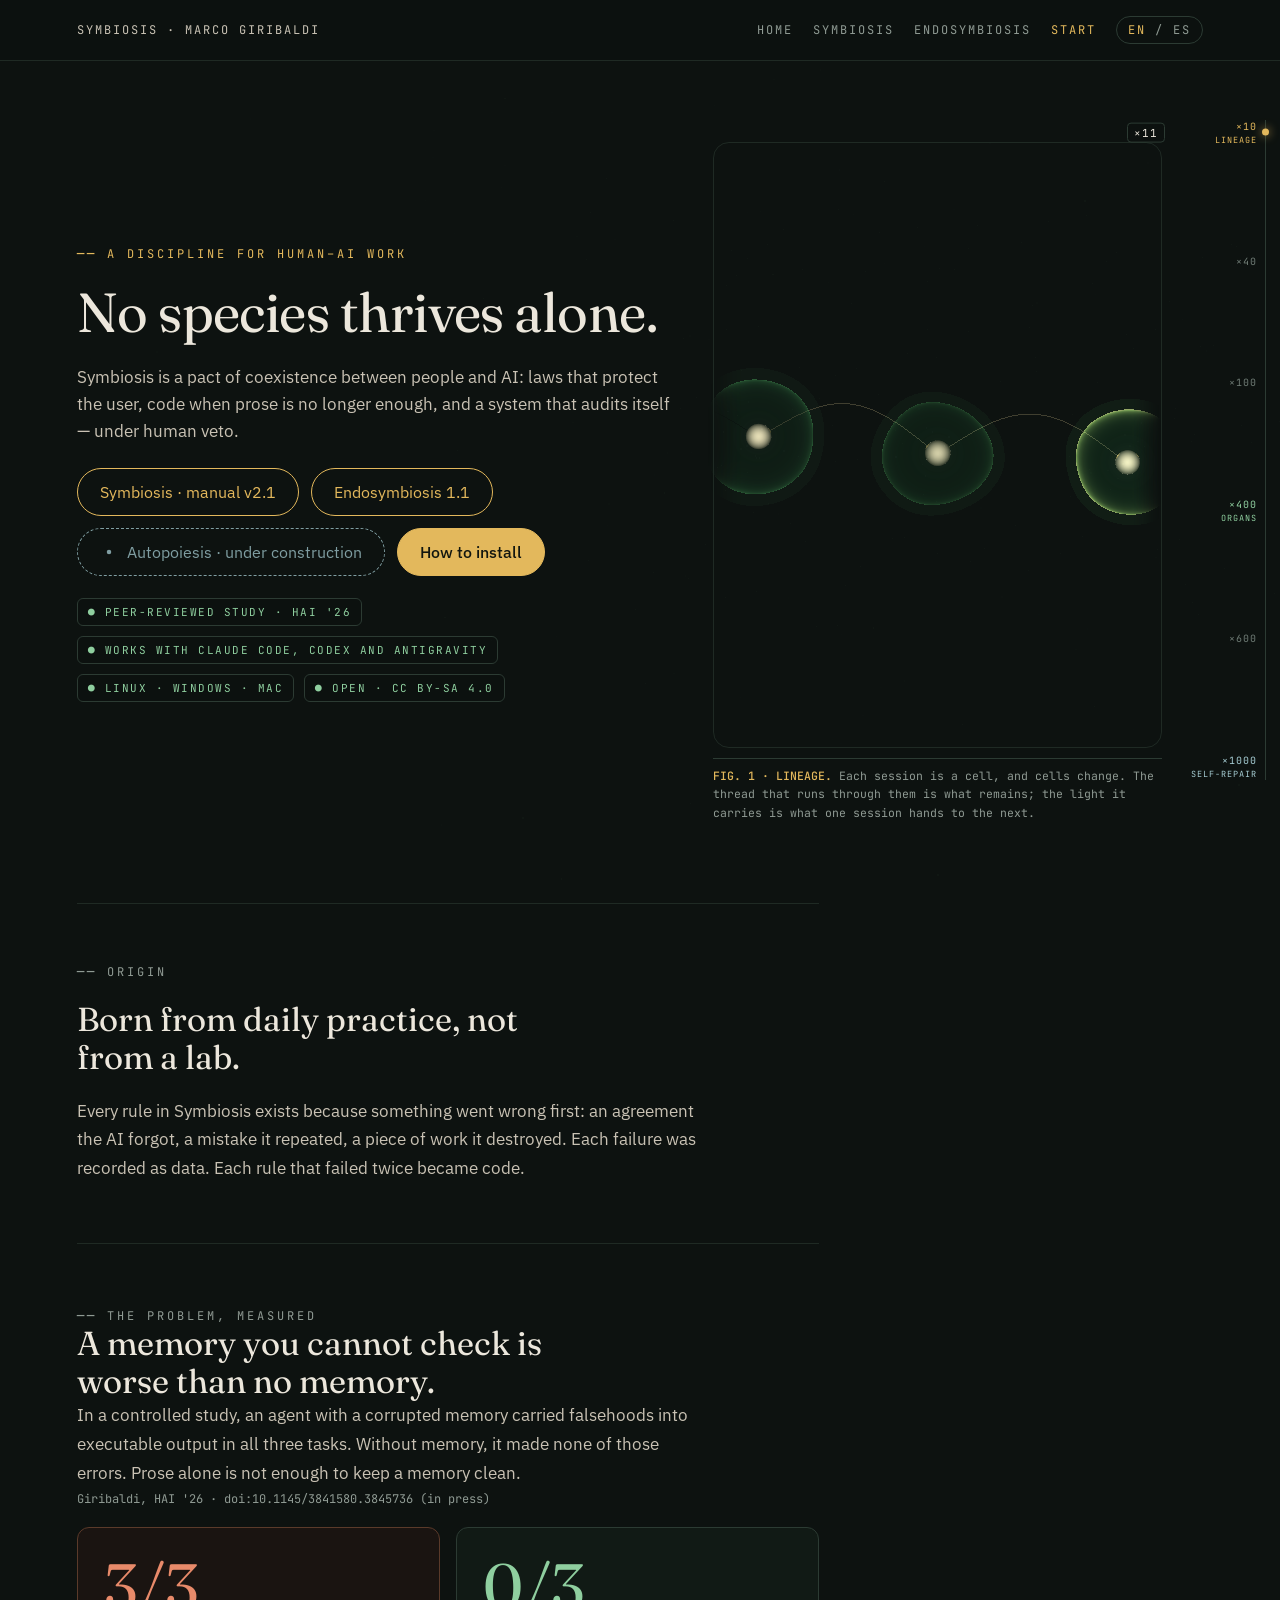
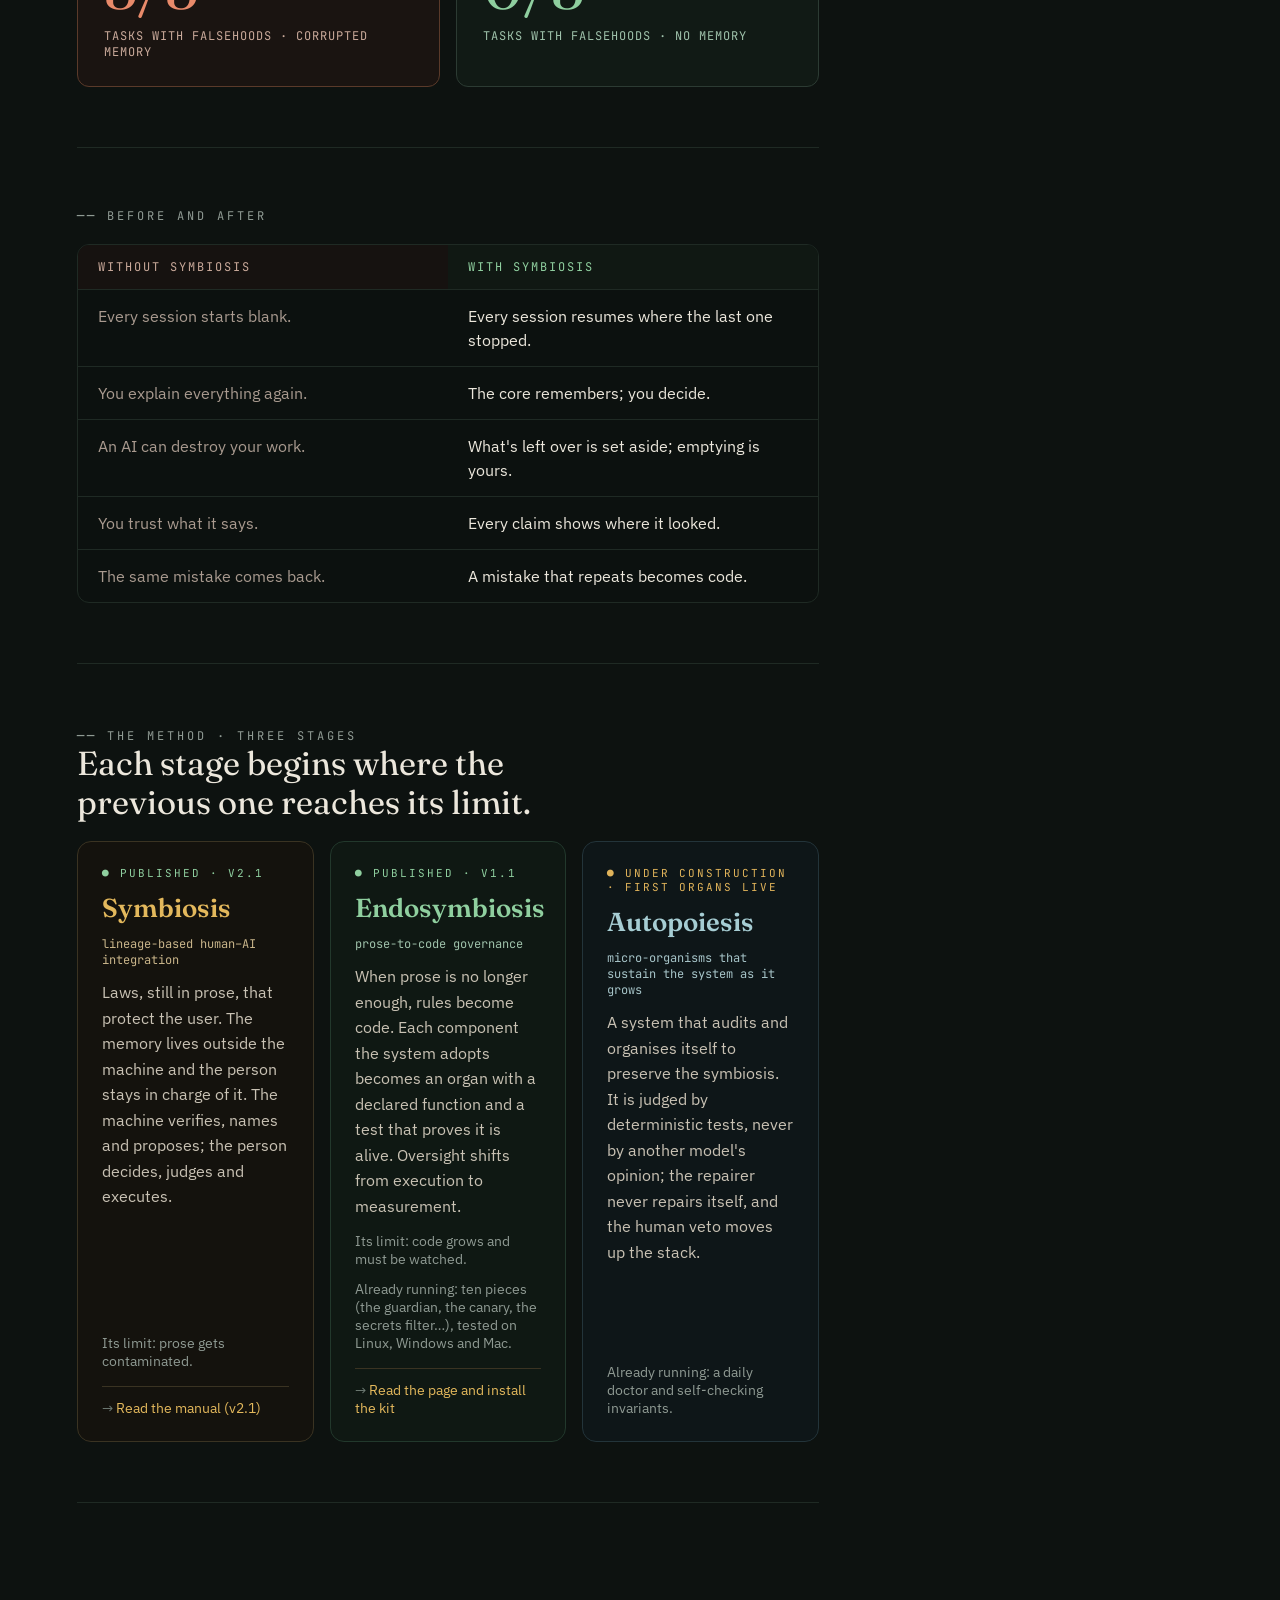
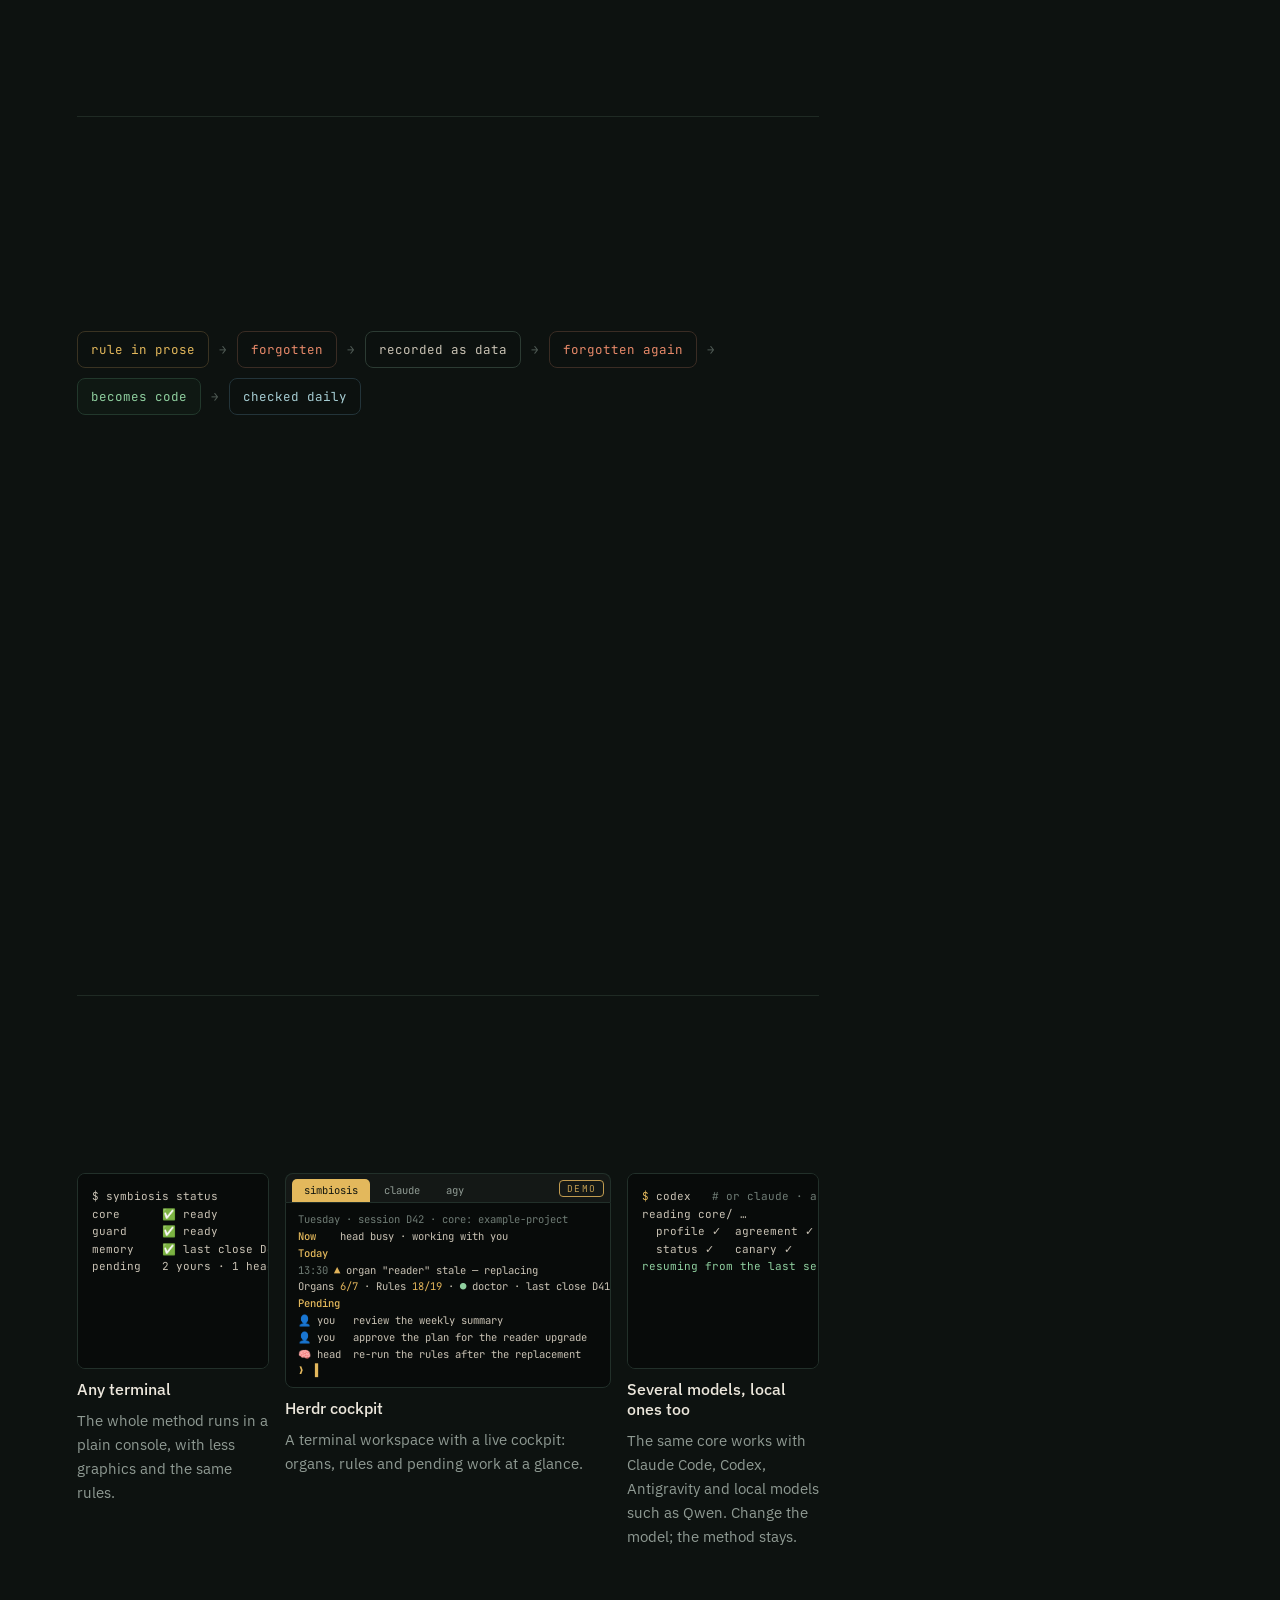
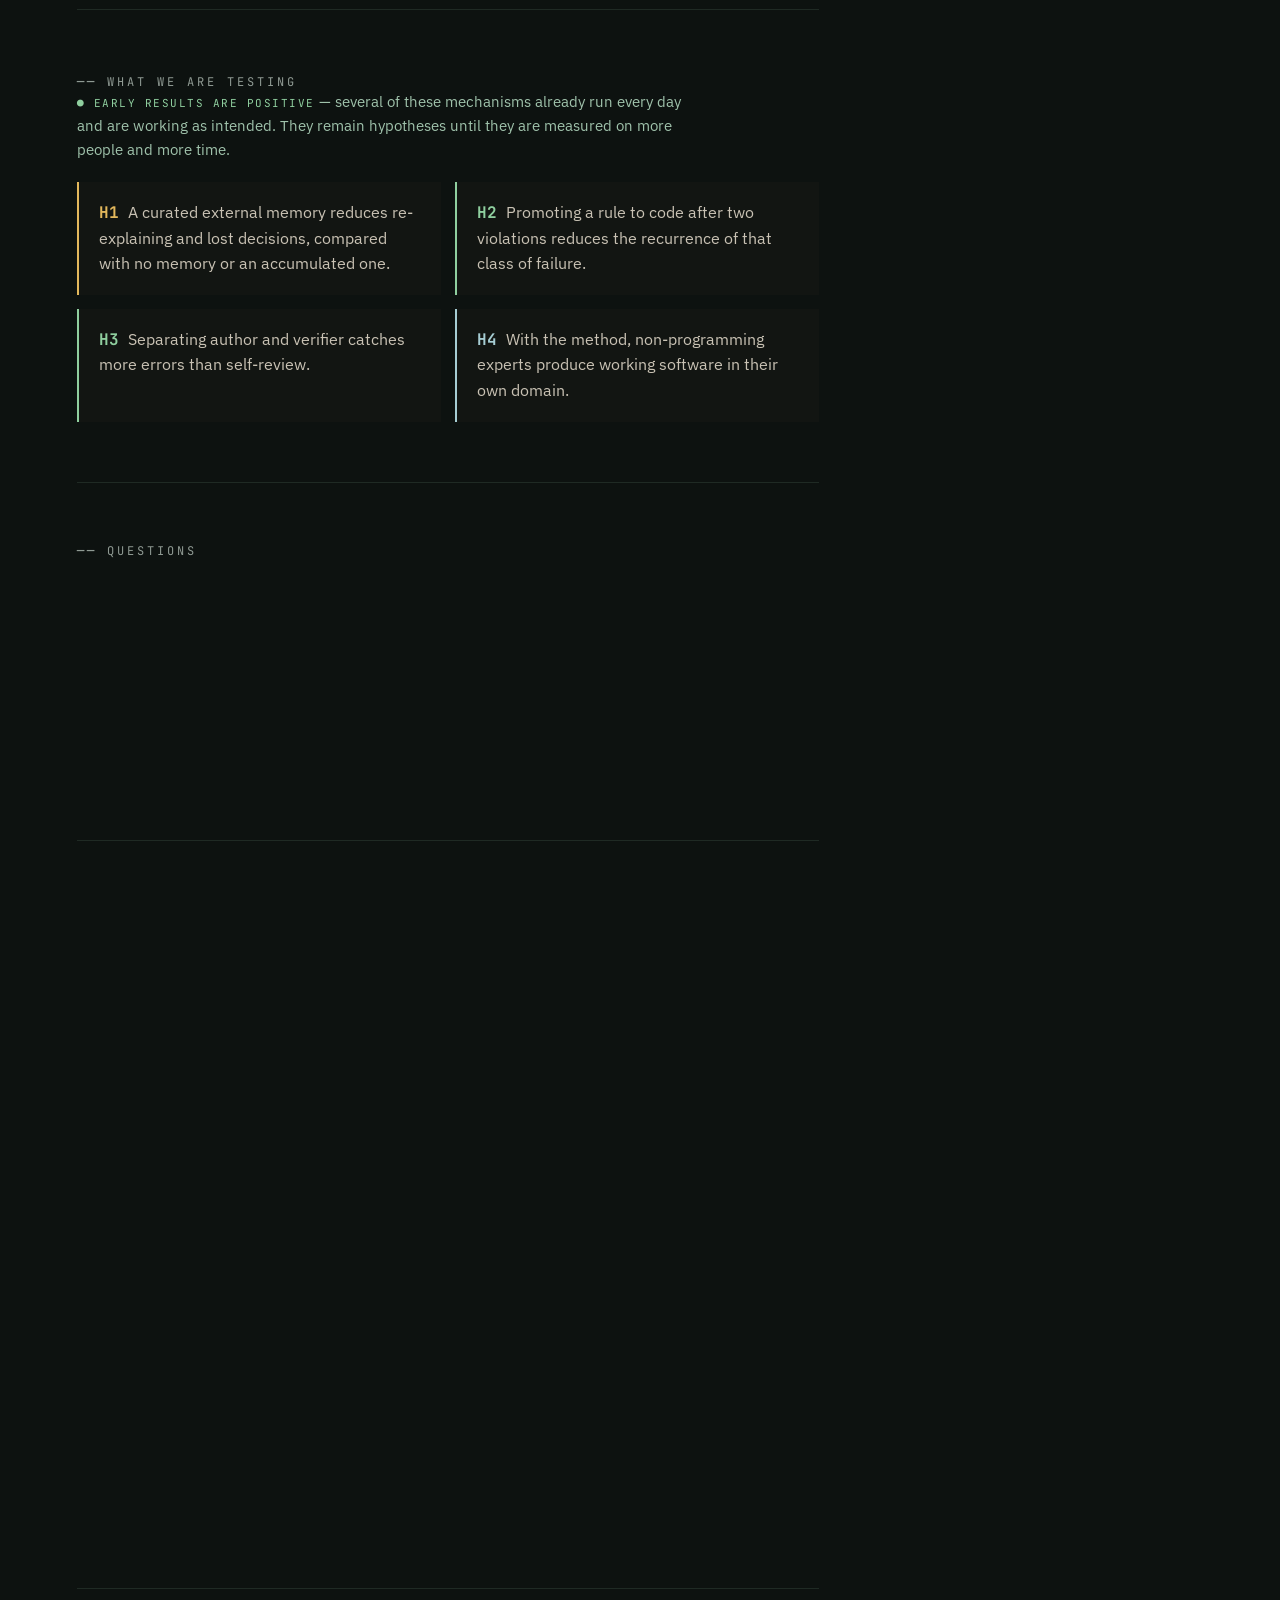
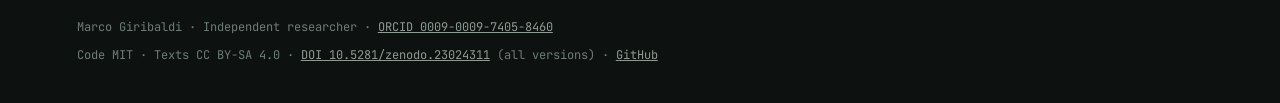
==== index.html @ b4380f71 "Auditoría del sitio: promesa de la portada ajustada a la 1.1, fechas de publicación, hreflang por ob" ====
<!doctype html>
<html lang="en" data-lang="en">
<head>
<meta charset="utf-8">
<meta name="viewport" content="width=device-width, initial-scale=1, viewport-fit=cover">
<title>Symbiosis — Marco Giribaldi</title>
<meta name="description" content="Symbiosis is a pact of coexistence between people and AI: laws that protect the user, code when prose is no longer enough, and a system that audits itself — under human veto.">
<meta name="theme-color" content="#0d1210">
<link rel="icon" href="favicon.svg" type="image/svg+xml">
<link rel="canonical" href="https://endosymbiosis.org/">
<meta property="og:type" content="website">
<meta property="og:url" content="https://endosymbiosis.org/">
<meta property="og:title" content="Symbiosis — Work with AI without losing your work, your memory or your judgment">
<meta property="og:description" content="Words first. Code when words fail. A discipline for human–AI work: laws that protect the user, governed by code, under human veto.">
<meta property="og:image" content="https://endosymbiosis.org/og.png">
<meta property="og:image:width" content="1200"><meta property="og:image:height" content="630">
<meta name="twitter:card" content="summary_large_image">
<link rel="preconnect" href="https://fonts.googleapis.com">
<link rel="preconnect" href="https://fonts.gstatic.com" crossorigin>
<link href="https://fonts.googleapis.com/css2?family=Fraunces:opsz,wght@9..144,400;9..144,600&family=IBM+Plex+Sans:wght@300;400;500&family=JetBrains+Mono:wght@400;500&display=swap" rel="stylesheet">
<link rel="stylesheet" href="style.css?v=d229">
<script type="importmap">{"imports":{"three":"./three.module.min.js"}}</script>
</head>
<body>
<!-- BORRADOR-MARCO: los textos en inglés de esta página son el borrador de Marco (diseño Web.dc.html); el español está en app.js (TXT.es) -->
<canvas id="escena" aria-hidden="true"></canvas>

<nav class="nav" aria-label="Main">
  <span class="marca">SYMBIOSIS · MARCO GIRIBALDI</span>
  <span class="enl">
    <a href="#portada" class="opt" data-t="n_ini">HOME</a><a href="symbiosis/" data-href-es="simbiosis/" class="opt" data-t="n_sim">SYMBIOSIS</a><a href="endosymbiosis/" data-href-es="endosimbiosis/" class="opt" data-t="n_endo">ENDOSYMBIOSIS</a><a href="#empezar" class="oro" data-t="n_emp">START</a>
    <button id="lang" class="lang" type="button" aria-label="Language / Idioma"><span data-on="en">EN</span> / <span data-on="es">ES</span></button>
  </span>
</nav>

<!-- regla del microscopio: el aumento crece con el scroll -->
<div class="regla" aria-hidden="true">
  <span class="m oro">×10<br><small data-t="r_lin">LINEAGE</small></span>
  <span class="m">×40</span>
  <span class="m">×100</span>
  <span class="m verde">×400<br><small data-t="r_org">ORGANS</small></span>
  <span class="m">×600</span>
  <span class="m frio">×1000<br><small data-t="r_aut">SELF-REPAIR</small></span>
  <span class="ind"><span class="num">×10</span></span>
</div>
<div class="aumento" aria-hidden="true">×10</div>
<!-- leyenda de la escena (escritorio): cambia con la sección -->
<div class="leyenda" aria-hidden="true">
  <span data-fig="2"><b data-t="f2_t">FIG. 2 · INTEGRATION.</b> <span data-t="f2_c">The lineage condenses and becomes part of the system.</span></span>
  <span data-fig="3"><b data-t="f3_t">FIG. 3 · ORGANS.</b> <span data-t="f3_c">Machine organs inside the system, re-joining each new cell to watch over its continuity and health.</span></span>
  <span data-fig="4"><b data-t="f4_t">FIG. 4 · SELF-REPAIR.</b> <span data-t="f4_c">Inside the organs, micro-organisms emerge to sustain the system as it grows. Under construction.</span></span>
</div>

<main>
  <section class="sec portada" id="portada">
    <div class="col rev">
      <span class="ceja oro" data-t="h_ceja">A DISCIPLINE FOR HUMAN–AI WORK</span>
      <h1 data-t="h_t">No species thrives alone.</h1>
      <!-- D213: lema retirado de la portada (Marco: «se rompe un poco despues de ningfuna especie propesra sola»); sigue más abajo -->
      <p class="def" data-t="h_def">Symbiosis is a pact of coexistence between people and AI: laws that protect the user, code when prose is no longer enough, and a system that audits itself — under human veto.</p>
      <div class="botones">
        <a href="symbiosis/" data-href-es="simbiosis/" class="b" data-t="h_b2">Symbiosis · manual v2.1</a>
        <a href="endosymbiosis/" data-href-es="endosimbiosis/" class="b" data-t="h_b3">Endosymbiosis 1.1</a>
        <span class="b b-obra" aria-disabled="true"><svg class="celula" viewBox="0 0 24 24" aria-hidden="true"><circle class="mem" cx="12" cy="12" r="9"/><circle class="nuc" cx="12" cy="12" r="3"/></svg><span data-t="h_b4">Autopoiesis · under construction</span></span>
        <a href="endosymbiosis/#instalar" data-href-es="endosimbiosis/#instalar" class="b lleno" data-t="h_b1">How to install</a>
      </div>
      <div class="sellos">
        <span data-t="h_s1">● PEER-REVIEWED STUDY · HAI '26</span>
        <span data-t="h_s2">● WORKS WITH CLAUDE CODE, CODEX AND ANTIGRAVITY</span>
        <span data-t="h_s4">● LINUX · WINDOWS · MAC</span>
        <span data-t="h_s3">● OPEN · CC BY-SA 4.0</span>
      </div>
    </div>
    <figure class="fig1 ventana">
      <div class="caja"></div>
      <figcaption><b data-t="f1_t">FIG. 1 · LINEAGE.</b> <span data-t="f1_c">Each session is a cell, and cells change. The thread that runs through them is what remains; the light it carries is what one session hands to the next.</span></figcaption>
    </figure>
  </section>

  <section class="sec" id="origen">
    <div class="col rev">
      <span class="ceja" data-t="o_ceja">ORIGIN</span>
      <h2 data-t="o_t">Born from daily practice, not from a lab.</h2>
      <p data-t="o_p">Every rule in Symbiosis exists because something went wrong first: an agreement the AI forgot, a mistake it repeated, a piece of work it destroyed. Each failure was recorded as data. Each rule that failed twice became code.</p>
    </div>
  </section>

  <section class="sec" id="problema">
    <div class="col">
      <div class="rev">
        <span class="ceja" data-t="p_ceja">THE PROBLEM, MEASURED</span>
        <h2 data-t="p_t">A memory you cannot check is worse than no memory.</h2>
        <p data-t="p_p">In a controlled study, an agent with a corrupted memory carried falsehoods into executable output in all three tasks. Without memory, it made none of those errors. Prose alone is not enough to keep a memory clean.</p>
        <span class="cita" data-t="p_cita">Giribaldi, HAI '26 · doi:10.1145/3841580.3845736 (in press)</span>
      </div>
      <div class="cifras rev">
        <div class="cifra mal"><div class="n">3/3</div><div class="l" data-t="p_l1">TASKS WITH FALSEHOODS · CORRUPTED MEMORY</div></div>
        <div class="cifra bien"><div class="n">0/3</div><div class="l" data-t="p_l2">TASKS WITH FALSEHOODS · NO MEMORY</div></div>
      </div>
    </div>
  </section>

  <section class="sec" id="antes">
    <div class="col rev">
      <span class="ceja" data-t="ba_ceja">BEFORE AND AFTER</span>
      <div class="tabla" role="table">
        <div class="th sin" role="columnheader" data-t="ba_sin">WITHOUT SYMBIOSIS</div><div class="th con" role="columnheader" data-t="ba_con">WITH SYMBIOSIS</div>
        <div class="td sin" data-t="ba_a1">Every session starts blank.</div><div class="td" data-t="ba_b1">Every session resumes where the last one stopped.</div>
        <div class="td sin" data-t="ba_a2">You explain everything again.</div><div class="td" data-t="ba_b2">The core remembers; you decide.</div>
        <div class="td sin" data-t="ba_a3">An AI can destroy your work.</div><div class="td" data-t="ba_b3">What's left over is set aside; emptying is yours.</div>
        <div class="td sin" data-t="ba_a4">You trust what it says.</div><div class="td" data-t="ba_b4">Every claim shows where it looked.</div>
        <div class="td sin" data-t="ba_a5">The same mistake comes back.</div><div class="td" data-t="ba_b5">A mistake that repeats becomes code.</div>
      </div>
    </div>
  </section>

  <section class="sec" id="metodo">
    <div class="col">
      <div class="rev">
        <span class="ceja" data-t="m_ceja">THE METHOD · THREE STAGES</span>
        <h2 data-t="m_t">Each stage begins where the previous one reaches its limit.</h2>
      </div>
      <div class="ventana v-trans" aria-hidden="true"><span class="vcap"><b data-t="f2_t">FIG. 2 · INTEGRATION.</b></span></div>
      <div class="etapas">
        <div class="etapa e1 rev">
          <span class="est ok" data-t="m1_e">● PUBLISHED · V2.1</span>
          <h3>Symbiosis</h3>
          <span class="sub" data-t="m1_s">lineage-based human–AI integration</span>
          <p data-t="m1_p">Laws, still in prose, that protect the user. The memory lives outside the machine and the person stays in charge of it. The machine verifies, names and proposes; the person decides, judges and executes.</p>
          <span class="lim" data-t="m1_l">Its limit: prose gets contaminated.</span>
          <div class="acc"><a href="symbiosis/" data-href-es="simbiosis/" data-t="m1_a1">Read the manual (v2.1)</a></div>
        </div>
        <div class="etapa e2 rev">
          <span class="est ok" data-t="m2_e">● PUBLISHED · V1.1</span>
          <h3>Endosymbiosis</h3>
          <span class="sub" data-t="m2_s">prose-to-code governance</span>
          <p data-t="m2_p">When prose is no longer enough, rules become code. Each component the system adopts becomes an organ with a declared function and a test that proves it is alive. Oversight shifts from execution to measurement.</p>
          <span class="lim" data-t="m2_l">Its limit: code grows and must be watched.</span>
          <span class="lim" data-t="m2_ya">Already running: ten pieces (the guardian, the canary, the secrets filter…), tested on Linux, Windows and Mac.</span>
          <div class="acc"><a href="endosymbiosis/" data-href-es="endosimbiosis/" data-t="m2_a1">Read the page and install the kit</a></div>
        </div>
        <div class="etapa e3 rev">
          <span class="est wip" data-t="m3_e">● UNDER CONSTRUCTION · FIRST ORGANS LIVE</span>
          <h3>Autopoiesis</h3>
          <span class="sub" data-t="m3_s">micro-organisms that sustain the system as it grows</span>
          <p data-t="m3_p">A system that audits and organises itself to preserve the symbiosis. It is judged by deterministic tests, never by another model's opinion; the repairer never repairs itself, and the human veto moves up the stack.</p>
          <span class="lim" data-t="m3_l">Already running: a daily doctor and self-checking invariants.</span>
        </div>
      </div>
    </div>
  </section>

  <section class="sec cita-sec" id="cita">
    <div class="col"><blockquote class="frase rev" data-t="cita">A colleague that absorbs your work practice, and a method so every setback builds knowledge.</blockquote></div>
  </section>

  <section class="sec" id="pruebas">
    <div class="col">
      <div class="rev">
        <span class="ceja" data-t="pr_ceja">FROM WORDS TO CODE</span>
        <h2 data-t="pr_t">Every rule is born as written law; when words fail, code makes sure it holds.</h2>
      </div>
      <div class="ciclo rev">
        <span class="paso oro" data-t="c1">rule in prose</span><i>→</i><span class="paso rojo" data-t="c2">forgotten</span><i>→</i><span class="paso" data-t="c3">recorded as data</span><i>→</i><span class="paso rojo" data-t="c4">forgotten again</span><i>→</i><span class="paso verde" data-t="c5">becomes code</span><i>→</i><span class="paso frio" data-t="c6">checked daily</span>
      </div>
      <div class="ventana v-int" aria-hidden="true"><span class="vcap"><b data-t="f3_t">FIG. 3 · ORGANS.</b></span></div>
      <div class="pares">
        <div class="par rev"><p class="regla-t" data-t="q1">“What's left over is set aside; emptying is yours.”</p>
<pre class="term tipeo" lang="en">$ rm -rf notes/
<span class="rojo">✖ guard: deletion blocked</span>
  move it to _BORRAR/2026-10-14-reason/ — the person empties it</pre></div>
        <div class="par rev"><p class="regla-t" data-t="q2">“A rule forgotten twice becomes code.”</p>
<pre class="term tipeo" lang="en">$ invariants
  ✅ deletion   ✅ sensitive data   ✅ secrets
  ✅ core review by non-author   …
<span class="verde">INVARIANTS 16/16 ✅</span></pre></div>
        <div class="par rev"><p class="regla-t" data-t="q3">“Never say ‘it doesn't exist’ without saying where you looked.”</p>
<pre class="term tipeo" lang="en">NOT FOUND: the March invoice
Searched in: files · git history · status notes
Status: not found with these routes</pre></div>
        <div class="par rev"><p class="regla-t" data-t="q4">“Whoever writes a rule never reviews it.”</p>
<pre class="term tipeo" lang="en">change to core rules · author: model A
review: model B (different) → <span class="wip">CONDITIONAL</span>
  3 objections → applied → <span class="verde">APPROVED</span></pre></div>
      </div>
    </div>
  </section>

  <section class="sec" id="funciona">
    <div class="col">
      <div class="rev">
        <span class="ceja" data-t="w_ceja">WORKS WHERE YOU WORK</span>
        <h2 data-t="w_t">The method is not tied to a single interface or a single model.</h2>
      </div>
      <div class="ventana v-auto" aria-hidden="true"><span class="vcap"><b data-t="f4_t">FIG. 4 · SELF-REPAIR.</b></span></div>
      <div class="tres">
        <div class="col3 rev">
<pre class="term caja3" lang="en">$ symbiosis status
core      ✅ ready
guard     ✅ ready
memory    ✅ last close D41
pending   2 yours · 1 head</pre>
          <strong data-t="w1_t">Any terminal</strong><span class="gris" data-t="w1_p">The whole method runs in a plain console, with less graphics and the same rules.</span>
        </div>
        <div class="col3 ancha rev">
          <div class="consola" role="img" aria-label="Demo: the cockpit console of a working session" lang="en">
            <div class="tabs"><span class="tab on">simbiosis</span><span class="tab">claude</span><span class="tab">agy</span><span class="demo" data-t="demo">demo</span></div>
            <div class="pant" aria-hidden="true"><div class="l dim">Tuesday · session D42 · core: example-project</div><div class="l"><b>Now</b>    head busy · working with you</div><div class="l"><b>Today</b></div><div class="hoy"><div class="l"><span class="dim">14:02</span> <span class="ok">●</span> rule "non-author review" back to green</div><div class="l"><span class="dim">13:48</span> <span class="ok">●</span> organ "backup" revived</div><div class="l"><span class="dim">13:30</span> <span class="ok">●</span> organ "reader" replaced: same pattern, new model</div></div><div class="l">Organs <span class="org ok">7/7</span> · Rules <span class="rul ok">19/19</span> · <span class="ok">●</span> doctor · last close D41</div><div class="l"><b>Pending</b></div><div class="l">👤 you   review the weekly summary</div><div class="l">👤 you   approve the plan for the reader upgrade</div><div class="l">🧠 head  re-run the rules after the replacement</div><div class="l prompt"><span class="pr">❯</span> <span class="cmdl">symbiosis status</span><span class="cursor">▌</span></div><div class="salida"></div></div>
          </div>
          <strong data-t="w2_t">Herdr cockpit</strong><span class="gris" data-t="w2_p">A terminal workspace with a live cockpit: organs, rules and pending work at a glance.</span>
        </div>
        <div class="col3 rev">
<pre class="term caja3" lang="en"><span class="oro">$</span> codex   <span class="dim"># or claude · agy</span>
reading core/ …
  profile ✓  agreement ✓  heading ✓
  status ✓   canary ✓
<span class="verde">resuming from the last session</span></pre>
          <strong data-t="w3_t">Several models, local ones too</strong><span class="gris" data-t="w3_p">The same core works with Claude Code, Codex, Antigravity and local models such as Qwen. Change the model; the method stays.</span>
        </div>
      </div>
    </div>
  </section>

  <section class="sec" id="evidencia">
    <div class="col">
      <div class="rev">
        <span class="ceja" data-t="t_ceja">WHAT WE ARE TESTING</span>
        <p class="nota"><span class="nl" data-t="t_nl">● EARLY RESULTS ARE POSITIVE</span> <span data-t="t_n">— several of these mechanisms already run every day and are working as intended. They remain hypotheses until they are measured on more people and more time.</span></p>
      </div>
      <div class="hipos">
        <div class="hipo oro rev"><strong>H1</strong> <span data-t="h1">A curated external memory reduces re-explaining and lost decisions, compared with no memory or an accumulated one.</span></div>
        <div class="hipo verde rev"><strong>H2</strong> <span data-t="h2">Promoting a rule to code after two violations reduces the recurrence of that class of failure.</span></div>
        <div class="hipo verde rev"><strong>H3</strong> <span data-t="h3">Separating author and verifier catches more errors than self-review.</span></div>
        <div class="hipo frio rev"><strong>H4</strong> <span data-t="h4">With the method, non-programming experts produce working software in their own domain.</span></div>
      </div>
    </div>
  </section>

  <section class="sec" id="preguntas">
    <div class="col">
      <span class="ceja rev" data-t="f_ceja">QUESTIONS</span>
      <div class="preg">
        <div class="rev"><strong data-t="fq1">Do I need to know how to code?</strong><span data-t="fa1">No. The core is a few short text notes; the model reads them and keeps them up to date.</span></div>
        <div class="rev"><strong data-t="fq2">Which models does it work with?</strong><span data-t="fa2">With Claude Code, Codex or Antigravity, and also with local models such as Qwen, on your own machine. If you switch models, the method comes with you.</span></div>
        <div class="rev"><strong data-t="fq3">Does my data leave my computer?</strong><span data-t="fa3">The core is plain files on your machine, under your control. What you send to the model is your choice.</span></div>
      </div>
    </div>
  </section>

  <section class="sec" id="empezar">
    <div class="col">
      <div class="rev">
        <span class="ceja oro" data-t="e_ceja">START</span>
        <h2 class="grande" data-t="e_t">Start working alongside the machine; the final word is still yours.</h2>
        <p class="lema" data-t="lema">Words first. Code when words fail.</p>
      </div>
      <div class="pasos">
        <div class="pasoe rev"><span class="nn">01</span><strong><a href="symbiosis/" data-href-es="simbiosis/" data-t="e1_t">Read the manual</a></strong><span class="gris"><span data-t="e1_p">Symbiosis v2.1 · free · Spanish and English</span> · <a href="https://doi.org/10.5281/zenodo.23934097">DOI</a></span></div>
        <div class="pasoe rev"><span class="nn">02</span><strong><a href="symbiosis/#appendix-the-starter-kit" data-href-es="simbiosis/#apendice-el-kit-de-arranque" data-t="e2_t">Build your core</a></strong>
<pre class="term arbol" data-solo="en"><span class="oro">core/</span>
<span class="dim">├──</span> start.md
<span class="dim">├──</span> canary.md
<span class="dim">├──</span> state.md
<span class="dim">├──</span> profile.md
<span class="dim">├──</span> context.md
<span class="dim">├──</span> agreement.md
<span class="dim">├──</span> course.md
<span class="dim">└──</span> decisions.md</pre>
<pre class="term arbol" data-solo="es"><span class="oro">core/</span>
<span class="dim">├──</span> start.md
<span class="dim">├──</span> canary.md
<span class="dim">├──</span> state.md
<span class="dim">├──</span> profile.md
<span class="dim">├──</span> context.md
<span class="dim">├──</span> agreement.md
<span class="dim">├──</span> course.md
<span class="dim">└──</span> decisions.md</pre></div>
        <div class="pasoe rev"><span class="nn">03</span><strong><a href="endosymbiosis/#instalar" data-href-es="endosimbiosis/#instalar" data-t="e3_t">Install Endosymbiosis</a></strong>
          <span class="plat">Linux · macOS · Windows</span>
          <span class="gris"><a href="downloads/endosymbiosis-1.1.zip" download data-t="e3_d">Download kit 1.1 (zip, 183 KB)</a> · <a href="https://doi.org/10.5281/zenodo.23934118">DOI</a></span>
          <span class="plat" title="SHA-256 6f3f4ca273730b783c493c27b2f069a02c2c8bc13f065d09724b3dea774aff07">SHA-256 6f3f4ca2…aff07</span>
          <span class="gris" data-t="e3_ia_t">Unzip it, open your AI in that folder and tell it:</span>
          <pre class="term" style="white-space:pre-wrap;overflow-wrap:anywhere;font-size:12px" data-t="e3_ia">I downloaded endosymbiosis-1.1.zip from endosymbiosis.org and unzipped it here. First check that the zip's SHA-256 is 6f3f4ca273730b783c493c27b2f069a02c2c8bc13f065d09724b3dea774aff07. Then read README.md and guide me through installing it, step by step. I run the commands myself.</pre>
        </div>
      </div>
    </div>
  </section>

  <footer class="pie">
    <span>Marco Giribaldi · <span data-t="pie_i">Independent researcher</span> · <a href="https://orcid.org/0009-0009-7405-8460">ORCID 0009-0009-7405-8460</a></span>
    <span><span data-t="pie_l">Code MIT · Texts CC BY-SA 4.0</span> · <a href="https://doi.org/10.5281/zenodo.23024311">DOI 10.5281/zenodo.23024311</a> <span data-t="pie_v">(all versions)</span> · <a href="https://github.com/MarcoGiribaldi">GitHub</a></span>
  </footer>
</main>

<script src="i18n.js?v=d231b"></script>
<script type="module" src="app.js?v=d231b"></script>
</body>
</html>
---- style.css ----
/* 13.ª vuelta · web completa. Paleta: fondo #0d1210; dorado = máquina, verde = humano, frío = autopoiesis. Tres voces: serif títulos, sans cuerpo, mono lo técnico. */
:root{--bg:#0d1210;--bg2:#080b0a;--tx:#ece7dc;--tx2:#c9c2b4;--tx3:#8f9a93;--tx4:#6f7c75;--oro:#e3b85c;--verde:#8fcf9f;--frio:#a6cdd3;--rojo:#e88a6a;--wip:#e0b35a;
  --borde:#1f2a24;--borde2:#2c3b33;--ease:cubic-bezier(.2,.7,.2,1);--pad:6vw;--colW:min(58vw,880px);
  --serif:"Fraunces",Georgia,"Times New Roman",serif;--sans:"IBM Plex Sans",system-ui,-apple-system,"Segoe UI",Roboto,Arial,sans-serif;--mono:"JetBrains Mono",ui-monospace,SFMono-Regular,Menlo,monospace}
*{box-sizing:border-box}
html{background:var(--bg);scroll-behavior:smooth}
@media (prefers-reduced-motion:reduce){html{scroll-behavior:auto}}
body{margin:0;color:var(--tx);background:var(--bg);font-family:var(--sans);font-weight:400;overflow-x:hidden;-webkit-font-smoothing:antialiased;text-rendering:optimizeLegibility}
a{color:var(--oro)}a:hover{color:#f2d48e}
#escena{position:fixed;inset:0;width:100%;height:100%;display:block;z-index:0;pointer-events:none}
.oro{color:var(--oro)}.verde{color:var(--verde)}.frio{color:var(--frio)}.rojo{color:var(--rojo)}.wip{color:var(--wip)}.dim{color:var(--tx4)}
/* nav */
.nav{position:sticky;top:0;z-index:6;display:flex;flex-wrap:wrap;gap:12px 16px;justify-content:space-between;align-items:center;padding:16px var(--pad);
  font-family:var(--mono);font-size:12px;letter-spacing:2px;background:rgba(13,18,16,.9);backdrop-filter:blur(8px);-webkit-backdrop-filter:blur(8px);border-bottom:1px solid var(--borde)}
.marca{color:var(--tx2)}
.enl{display:flex;flex-wrap:wrap;gap:20px;align-items:center}
.enl a{color:var(--tx3);text-decoration:none}.enl a:hover,.enl a:focus-visible{color:var(--tx)}.enl a.oro{color:var(--oro)}
.lang{font:inherit;letter-spacing:2px;color:var(--tx3);background:none;border:1px solid var(--borde2);border-radius:999px;padding:5px 11px;cursor:pointer}
.lang:hover,.lang:focus-visible{border-color:var(--oro);outline:none}
html[data-lang=en] .lang [data-on=en],html[data-lang=es] .lang [data-on=es]{color:var(--oro)}
html[data-lang=en] [data-solo=es],html[data-lang=es] [data-solo=en]{display:none!important}
main{position:relative;z-index:2}
/* secciones: columna de lectura a la izquierda; la escena vive a la derecha */
.sec{position:relative;padding:0 var(--pad)}
.sec .col{max-width:var(--colW);display:flex;flex-direction:column;gap:20px;padding:60px 0;border-top:1px solid var(--borde)}
.portada{min-height:calc(100vh - 58px);display:flex;align-items:center}
.portada .col{border-top:0;padding:56px 0 72px;gap:22px}
.ceja{font-family:var(--mono);font-size:12px;letter-spacing:3px;color:var(--tx3);text-transform:uppercase}
.ceja::before{content:"── "}
.ceja.oro{color:var(--oro)}
h1{font-family:var(--serif);font-weight:400;font-size:clamp(2.3rem,4.3vw,4rem);line-height:1.05;margin:0;letter-spacing:-.01em}
h2{font-family:var(--serif);font-weight:400;font-size:clamp(1.75rem,2.6vw,2.45rem);line-height:1.15;margin:0;max-width:24ch}
h2.grande{font-size:clamp(2rem,3vw,2.75rem);max-width:26ch}
.lema{font-family:var(--serif);font-style:italic;font-size:clamp(1.3rem,1.8vw,1.6rem);color:var(--oro);margin:0}
.col p{margin:0;font-size:17px;line-height:1.7;color:var(--tx2);max-width:62ch;hyphens:manual}
.col p.def{font-size:clamp(17px,1.3vw,19px);line-height:1.6}
.botones{display:flex;flex-wrap:wrap;gap:12px}
.b{padding:13px 22px;border:1px solid var(--oro);color:var(--oro);border-radius:999px;text-decoration:none;transition:background .3s var(--ease)}
.b:hover,.b:focus-visible{background:rgba(227,184,92,.12);color:var(--oro);outline:none}
.b.lleno{background:var(--oro);color:#12160f;font-weight:500}.b.lleno:hover{background:#f0cd7c;color:#12160f}
.sellos{display:flex;flex-wrap:wrap;gap:10px;font-family:var(--mono);font-size:11px;letter-spacing:1.5px;color:var(--verde)}
.sellos span{padding:6px 10px;border:1px solid var(--borde2);border-radius:6px;background:rgba(13,18,16,.6)}
/* FIG. 1: ventana a la escena, a la derecha de la portada */
.portada .col{max-width:min(600px,var(--colW))}
.fig1{position:absolute;margin:0;top:9vh;bottom:9vh;left:calc(var(--pad) + min(600px, var(--colW)) + 36px);right:118px;display:flex;flex-direction:column;gap:10px}
.fig1 .caja{flex:1;border:1px solid var(--borde);border-radius:16px}
figcaption,.leyenda{font-family:var(--mono);font-size:11.5px;line-height:1.6;color:var(--tx3)}
figcaption{border-top:1px solid var(--borde2);padding-top:8px}
figcaption b,.leyenda b,.vcap b{color:var(--oro);font-weight:500}
.leyenda{position:fixed;z-index:3;bottom:26px;left:calc(var(--pad) + var(--colW) + 36px);right:118px;border-top:1px solid var(--borde2);padding:8px 10px 6px;background:rgba(13,18,16,.88);opacity:0;transition:opacity .6s var(--ease);pointer-events:none}
.leyenda>span{display:none}
.leyenda[data-on="2"],.leyenda[data-on="3"],.leyenda[data-on="4"]{opacity:1}
.leyenda[data-on="2"] [data-fig="2"],.leyenda[data-on="3"] [data-fig="3"],.leyenda[data-on="4"] [data-fig="4"]{display:inline}
.leyenda[data-on="3"] b{color:var(--verde)}.leyenda[data-on="4"] b{color:var(--frio)}
.ventana:not(.fig1){display:none}
/* el problema, medido */
.cita{font-family:var(--mono);font-size:12px;color:var(--tx3)}
.cifras{display:flex;flex-wrap:wrap;gap:16px}
.cifra{flex:1 1 200px;padding:26px;border-radius:12px}
.cifra .n{font-family:var(--serif);font-size:64px;line-height:1}
.cifra .l{font-family:var(--mono);font-size:12px;letter-spacing:1px;margin-top:10px}
.mal{border:1px solid #5a3a2a;background:#1a1411}.mal .n{color:var(--rojo)}.mal .l{color:#c9a99a}
.bien{border:1px solid var(--borde2);background:#111a15}.bien .n{color:var(--verde)}.bien .l{color:#9fc2ab}
/* antes y después */
.tabla{display:grid;grid-template-columns:repeat(2,minmax(0,1fr));border:1px solid var(--borde);border-radius:12px;overflow:hidden;background:rgba(13,18,16,.9)}
.th{padding:14px 20px;font-family:var(--mono);font-size:12px;letter-spacing:2px}
.th.sin{background:#161210;color:#c9a99a}.th.con{background:#101813;color:var(--verde)}
.td{padding:14px 20px;border-top:1px solid var(--borde);line-height:1.5}.td.sin{color:#a99a8f}
/* método */
.etapas{display:grid;grid-template-columns:repeat(3,minmax(0,1fr));gap:16px}
.etapa{padding:24px;border-radius:14px;display:flex;flex-direction:column;gap:12px;min-width:0}
.e1{border:1px solid #3a3322;background:#14120d}.e2{border:1px solid #22382c;background:#0f1813}.e3{border:1px solid #23343a;background:#0e1618}
.est{font-family:var(--mono);font-size:11px;letter-spacing:2px}.est.ok{color:var(--verde)}.est.wip{color:var(--wip)}
h3{font-family:var(--serif);font-weight:600;font-size:26px;margin:0}
.e1 h3{color:var(--oro)}.e2 h3{color:var(--verde)}.e3 h3{color:var(--frio)}
.sub{font-family:var(--mono);font-size:12px}.e1 .sub{color:#c9b58a}.e2 .sub{color:#9fc2ab}.e3 .sub{color:#a6c4c8}
.col .etapa p{font-size:15.5px;line-height:1.65}
.lim{font-size:14px;color:var(--tx3);margin-top:auto}
/* cita humana destacada */
.cita-sec .col{padding:72px 0}
.frase{margin:0;padding-left:20px;border-left:1px solid var(--oro);font-family:var(--serif);font-style:italic;font-weight:400;font-size:clamp(20px,2vw,28px);line-height:1.35;color:var(--tx);max-width:40ch;text-wrap:balance}
/* primero prosa, luego prueba */
.ciclo{display:flex;flex-wrap:wrap;align-items:center;gap:10px;font-family:var(--mono);font-size:12.5px}
.paso{padding:9px 13px;border:1px solid var(--borde2);border-radius:8px;color:var(--tx2);background:rgba(13,18,16,.8)}
.paso.oro{border-color:#3a3322;color:var(--oro)}.paso.rojo{border-color:#3a2c24;color:var(--rojo)}.paso.verde{border-color:#22382c;background:#0f1813;color:var(--verde)}.paso.frio{border-color:#23343a;color:var(--frio)}
.ciclo i{font-style:normal;color:#4f5a54}
.pares{display:grid;grid-template-columns:repeat(2,minmax(0,1fr));gap:16px}
.par{padding:22px;border:1px solid var(--borde);border-radius:12px;display:flex;flex-direction:column;gap:12px;background:rgba(13,18,16,.9);min-width:0}
.col p.regla-t{font-family:var(--serif);font-size:20px;line-height:1.35;color:var(--tx)}
.term{margin:0;padding:14px;background:var(--bg2);border:1px solid #22302a;border-radius:8px;font-family:var(--mono);font-size:12.5px;line-height:1.6;color:var(--tx2);white-space:pre-wrap;overflow-x:auto}
/* funciona donde trabajas */
.tres{display:grid;grid-template-columns:minmax(0,1fr) minmax(0,1.7fr) minmax(0,1fr);gap:16px;align-items:start}
.col3{display:flex;flex-direction:column;gap:10px;min-width:0}
.col3 strong,.preg strong,.pasoe strong{font-weight:500}
.term.caja3{min-height:196px;font-size:11px;white-space:pre;overflow-x:auto}
.gris{font-size:15px;color:var(--tx3);line-height:1.6}
.consola{font-family:var(--mono);font-size:10.5px;line-height:1.6;min-width:0}
.consola .tabs{display:flex;align-items:flex-end;gap:2px;border:1px solid #22302a;border-bottom:0;border-radius:8px 8px 0 0;background:#141816;padding:5px 6px 0}
.tab{padding:.2rem .75rem;color:var(--tx3);border-radius:5px 5px 0 0}
.tab.on{background:var(--oro);color:#12160f}
.demo{margin:0 0 5px auto;font-size:9.5px;letter-spacing:.16em;text-transform:uppercase;color:var(--wip);border:1px solid currentColor;border-radius:4px;padding:0 .4rem;opacity:.85}
.pant{height:auto;border:1px solid #22302a;border-radius:0 0 8px 8px;background:var(--bg2);padding:8px 12px;overflow:auto;color:var(--tx2);scrollbar-width:none}
.pant .l{min-height:1.6em;white-space:pre}.pant b{color:var(--oro);font-weight:500}
.pant .ok{color:var(--verde)}.pant .wa{color:var(--wip)}.pant .dim{color:var(--tx4)}
.pant .prompt{color:var(--tx)}.pant .pr{color:var(--oro);margin-right:.5em}
.nueva{animation:entra .7s var(--ease)}@keyframes entra{from{opacity:0;transform:translateX(-6px)}}
.parpadea{animation:parp .55s ease 3}@keyframes parp{50%{opacity:.2}}
.cursor{color:var(--oro);animation:cur 1.1s steps(1) infinite}@keyframes cur{50%{opacity:0}}
/* qué estamos probando */
.col p.nota{font-size:15px;line-height:1.6;color:#9fc2ab;max-width:70ch}
.nl{font-family:var(--mono);font-size:11px;letter-spacing:1.5px;color:var(--verde)}
.hipos{display:grid;grid-template-columns:repeat(2,minmax(0,1fr));gap:14px}
.hipo{padding:18px 20px;border-left:2px solid var(--verde);background:#121512;line-height:1.6;color:var(--tx2)}
.hipo strong{font-family:var(--mono);margin-right:.3em}
.hipo.oro{border-color:var(--oro);color:var(--tx2)}.hipo.oro strong{color:var(--oro)}
.hipo.verde{color:var(--tx2)}.hipo.verde strong{color:var(--verde)}
.hipo.frio{border-color:var(--frio);color:var(--tx2)}.hipo.frio strong{color:var(--frio)}
/* preguntas */
.preg{display:grid;grid-template-columns:repeat(3,minmax(0,1fr));gap:20px}
.preg>div{display:flex;flex-direction:column;gap:8px}
.preg span{color:var(--tx2);line-height:1.6}
/* empezar */
.pasos{display:grid;grid-template-columns:repeat(3,minmax(0,1fr));gap:20px;align-items:start}
.pasoe{display:flex;flex-direction:column;gap:10px;min-width:0}
.pasoe a{color:var(--tx)}.pasoe .gris a{color:var(--tx3)}
.nn{font-family:var(--mono);color:var(--oro)}
.term.arbol{white-space:pre;font-size:12px}
.cmd{display:flex;align-items:center;gap:8px;padding:10px 10px 10px 12px;white-space:normal}
.cmd code{flex:1;min-width:0;font:inherit;white-space:nowrap;overflow-x:auto;scrollbar-width:none}
.pronto{font-family:var(--mono);font-size:10px;letter-spacing:1.5px;text-transform:uppercase;color:var(--wip);font-weight:400}
.copy{font:inherit;font-size:10px;letter-spacing:1.5px;color:var(--tx4);background:none;border:1px solid var(--borde2);border-radius:5px;padding:4px 7px;cursor:not-allowed}
.plat{font-family:var(--mono);font-size:12px;color:var(--tx3)}
/* pie */
.pie{position:relative;z-index:2;display:flex;flex-wrap:wrap;gap:12px 18px;justify-content:space-between;margin:0 var(--pad);max-width:var(--colW);padding:30px 0 40px;border-top:1px solid var(--borde);font-family:var(--mono);font-size:12px;color:var(--tx4)}
.pie a{color:var(--tx3)}
/* regla del microscopio */
.regla{position:fixed;z-index:4;top:120px;bottom:120px;right:14px;width:86px;display:flex;flex-direction:column;justify-content:space-between;align-items:flex-end;
  font-family:var(--mono);font-size:10px;letter-spacing:1px;color:var(--tx4);border-right:1px solid var(--borde2);padding-right:8px;text-align:right;pointer-events:none}
.regla small{font-size:8.5px;letter-spacing:1px}
.regla .m.oro{color:var(--oro)}.regla .m.verde{color:var(--verde)}.regla .m.frio{color:var(--frio)}
.regla .ind{position:absolute;top:0;right:-4px;width:7px;height:7px;border-radius:50%;background:var(--oro);box-shadow:0 0 10px rgba(227,184,92,.8);transition:transform .2s linear}
.regla .ind .num{position:absolute;right:104px;top:50%;transform:translateY(-50%);white-space:nowrap;font-size:11px;color:var(--tx);background:rgba(13,18,16,.85);border:1px solid var(--borde2);border-radius:4px;padding:2px 6px}
.aumento{display:none}
/* aparición suave */
.rv .rev{opacity:0;transform:translateY(16px);transition:opacity .9s var(--ease),transform 1s var(--ease)}   /* D231: sin JS, todo visible */
.rv .rev.vista{opacity:1;transform:none}
/* tableta y celular: una columna; la escena se ve por ventanas */
@media (max-width:999px),(max-aspect-ratio:1/1){
  :root{--colW:100%;--pad:20px}
  .regla,.leyenda{display:none}
  .aumento{display:block;position:fixed;z-index:5;top:62px;right:12px;font-family:var(--mono);font-size:11px;padding:3px 8px;border:1px solid var(--borde2);border-radius:4px;background:rgba(13,18,16,.85);color:var(--oro)}
  .nav{font-size:11px;letter-spacing:1.5px}.enl{gap:14px}.enl a.opt{display:none}
  .portada{min-height:0;display:block}
  .portada .col{padding:36px 0 24px}
  .fig1{position:relative;inset:auto;left:auto;right:auto;margin:0 0 20px}
  .ventana{display:block!important}
  .fig1 .caja,.ventana:not(.fig1){height:46vh;min-height:260px;border:1px solid var(--borde);border-radius:14px;position:relative}
  .vcap{position:absolute;left:12px;bottom:10px;font-family:var(--mono);font-size:10.5px}
  .etapas,.pares,.tres,.hipos,.preg,.pasos{grid-template-columns:minmax(0,1fr)}
  .tabla{font-size:15px}.th,.td{padding:12px 14px}
  .cifra .n{font-size:52px}
  .term.caja3{height:auto}
}
@media (prefers-reduced-motion:reduce){
  .rev{opacity:1;transform:none;transition:none}
  .nueva,.parpadea,.cursor{animation:none}
}

/* D213: enlaces de la tarjeta de Symbiosis (manual y SYMBIOSIS.md) */
.etapa .acc{display:flex;flex-direction:column;gap:6px;margin-top:4px;padding-top:12px;border-top:1px solid #3a3322;font-size:14px;color:var(--tx3)}
.etapa .acc>*::before{content:'→ ';color:var(--tx4)}
.etapa .acc a{text-decoration:none}.etapa .acc a:hover{text-decoration:underline}
.etapa .acc .pronto{margin-left:6px}

/* D213: versión celular — cabecera en una línea y sellos sin cortes */
@media (max-width:600px){
  .nav{flex-wrap:nowrap;gap:8px}
  .marca{font-size:10px;letter-spacing:.6px;white-space:nowrap;overflow:hidden;text-overflow:ellipsis;min-width:0}
  .nav .enl{flex-wrap:nowrap;flex-shrink:0}
  .nav .enl{gap:10px}
  .lang{padding:4px 8px}
  .sellos{font-size:10px;letter-spacing:.8px;gap:8px}
  .sellos span{padding:5px 8px}
}

/* D229 · botón de Autopoiesis en construcción, con una célula que se arma */
.b-obra{display:inline-flex;align-items:center;gap:9px;color:var(--frio);border-color:var(--frio);border-style:dashed;opacity:.75;cursor:default}
.b-obra:hover{background:none;color:var(--frio)}
.celula{width:18px;height:18px;flex:none}
.celula .mem{fill:none;stroke:currentColor;stroke-width:1.6;stroke-dasharray:57;stroke-dashoffset:57;animation:celula-mem 3.4s ease-in-out infinite}
.celula .nuc{fill:currentColor;transform-origin:12px 12px;animation:celula-nuc 3.4s ease-in-out infinite}
@keyframes celula-mem{0%{stroke-dashoffset:57}55%,88%{stroke-dashoffset:0}100%{stroke-dashoffset:-57}}
@keyframes celula-nuc{0%,45%{opacity:0;transform:scale(.3)}65%,88%{opacity:1;transform:scale(1)}100%{opacity:0;transform:scale(1.3)}}
@media (prefers-reduced-motion:reduce){.celula .mem,.celula .nuc{animation:none;stroke-dashoffset:0;opacity:1}}
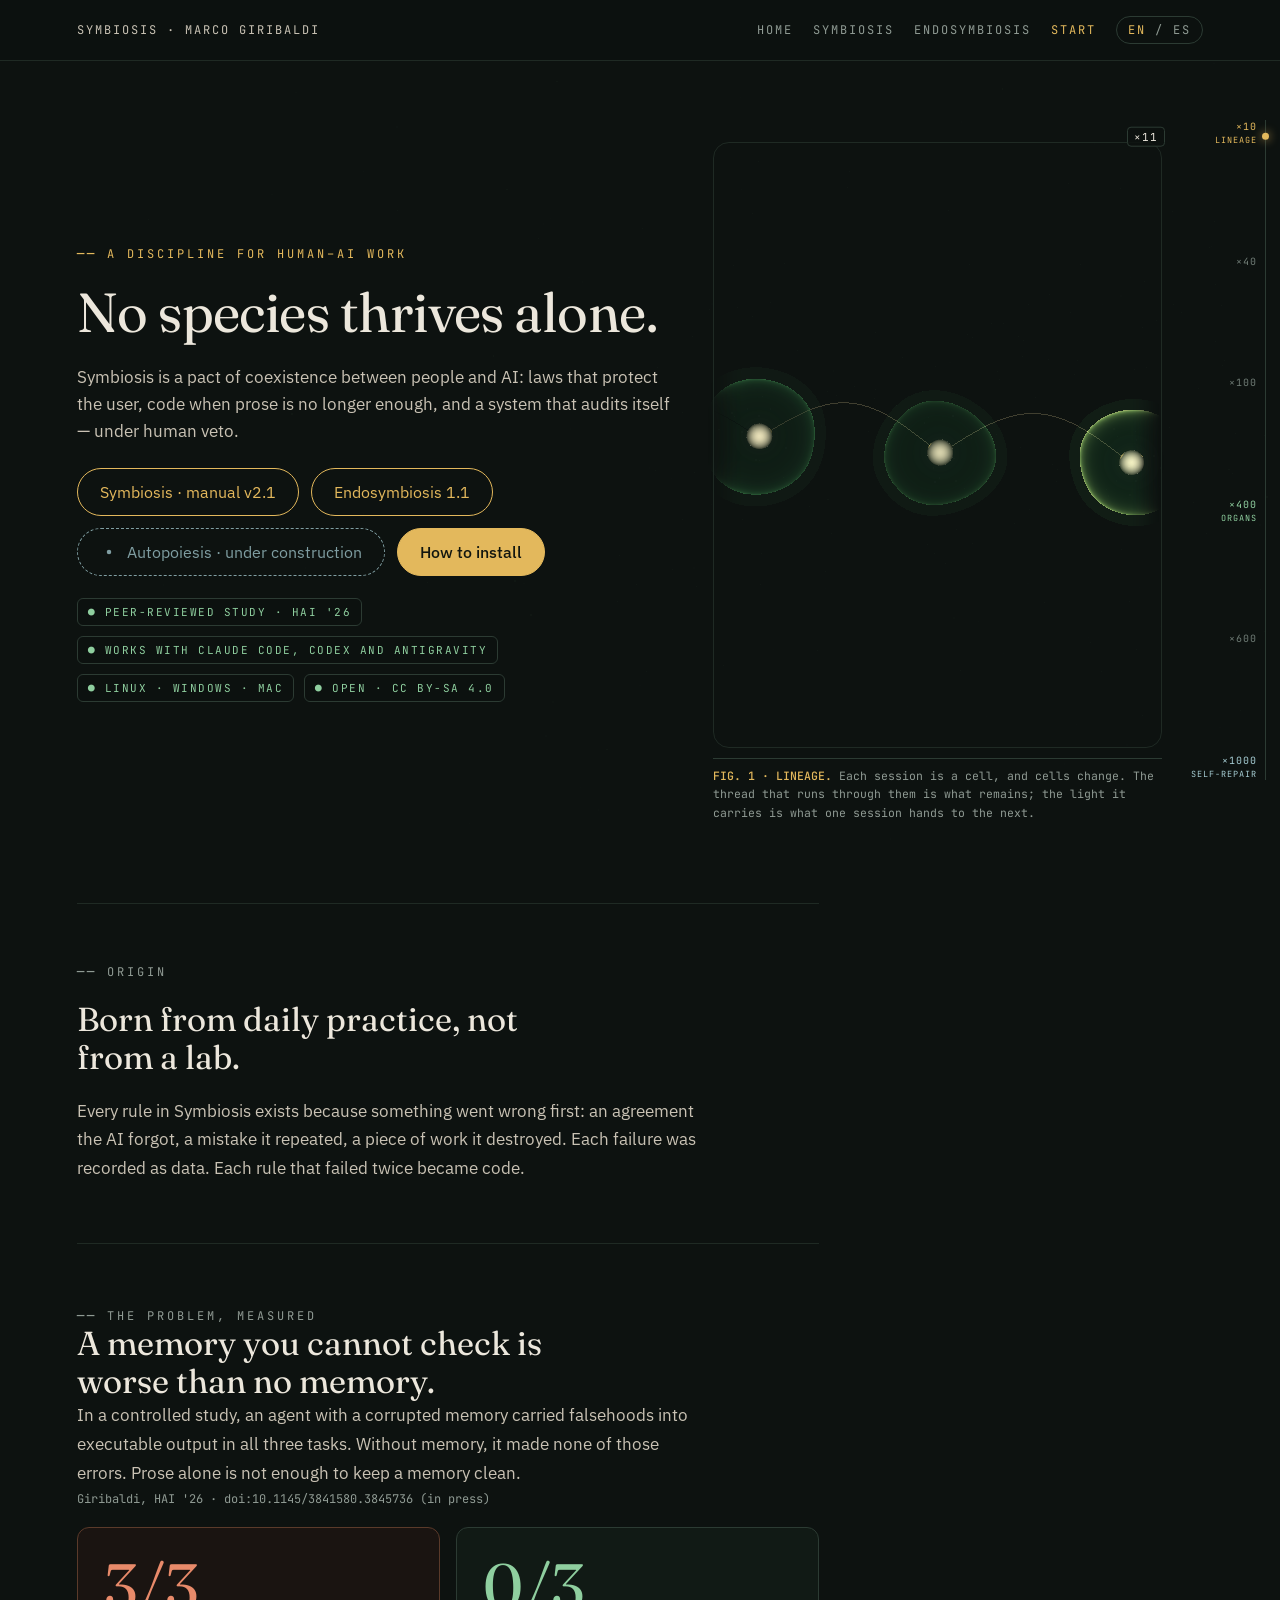
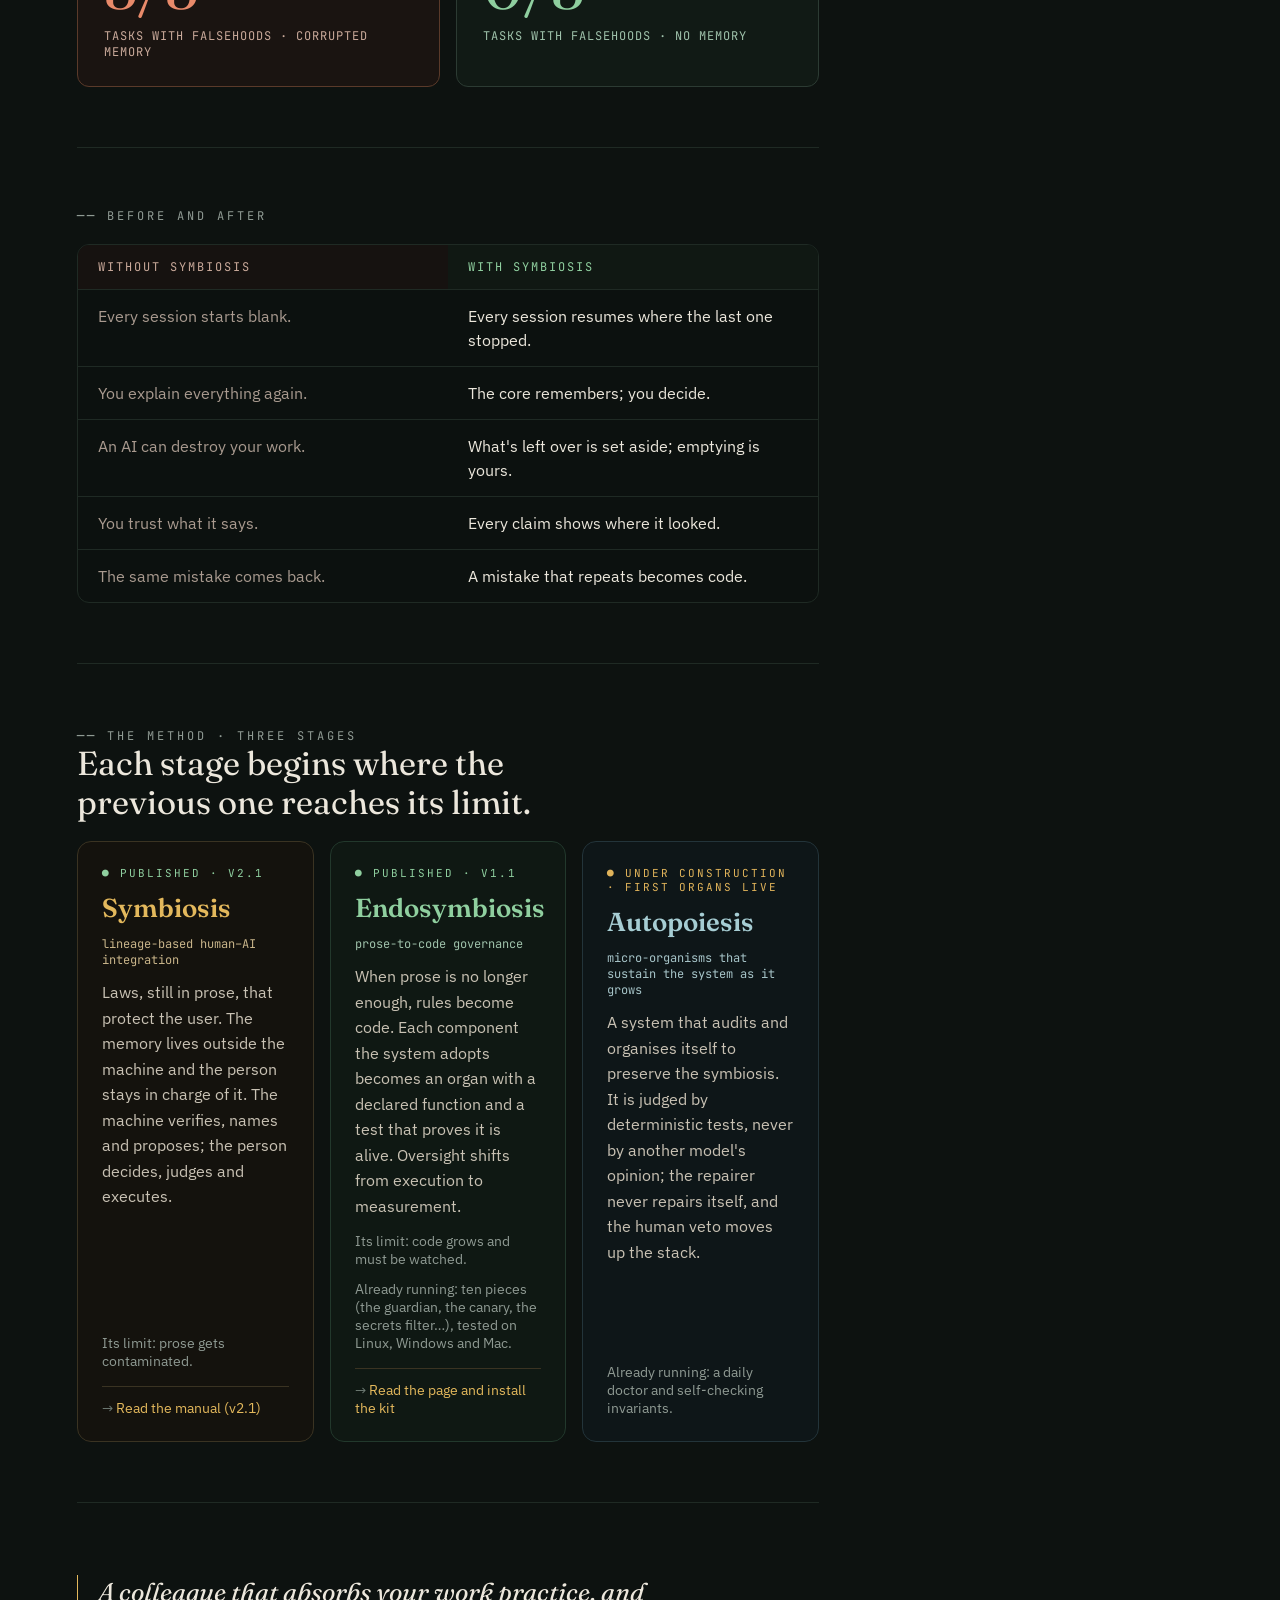
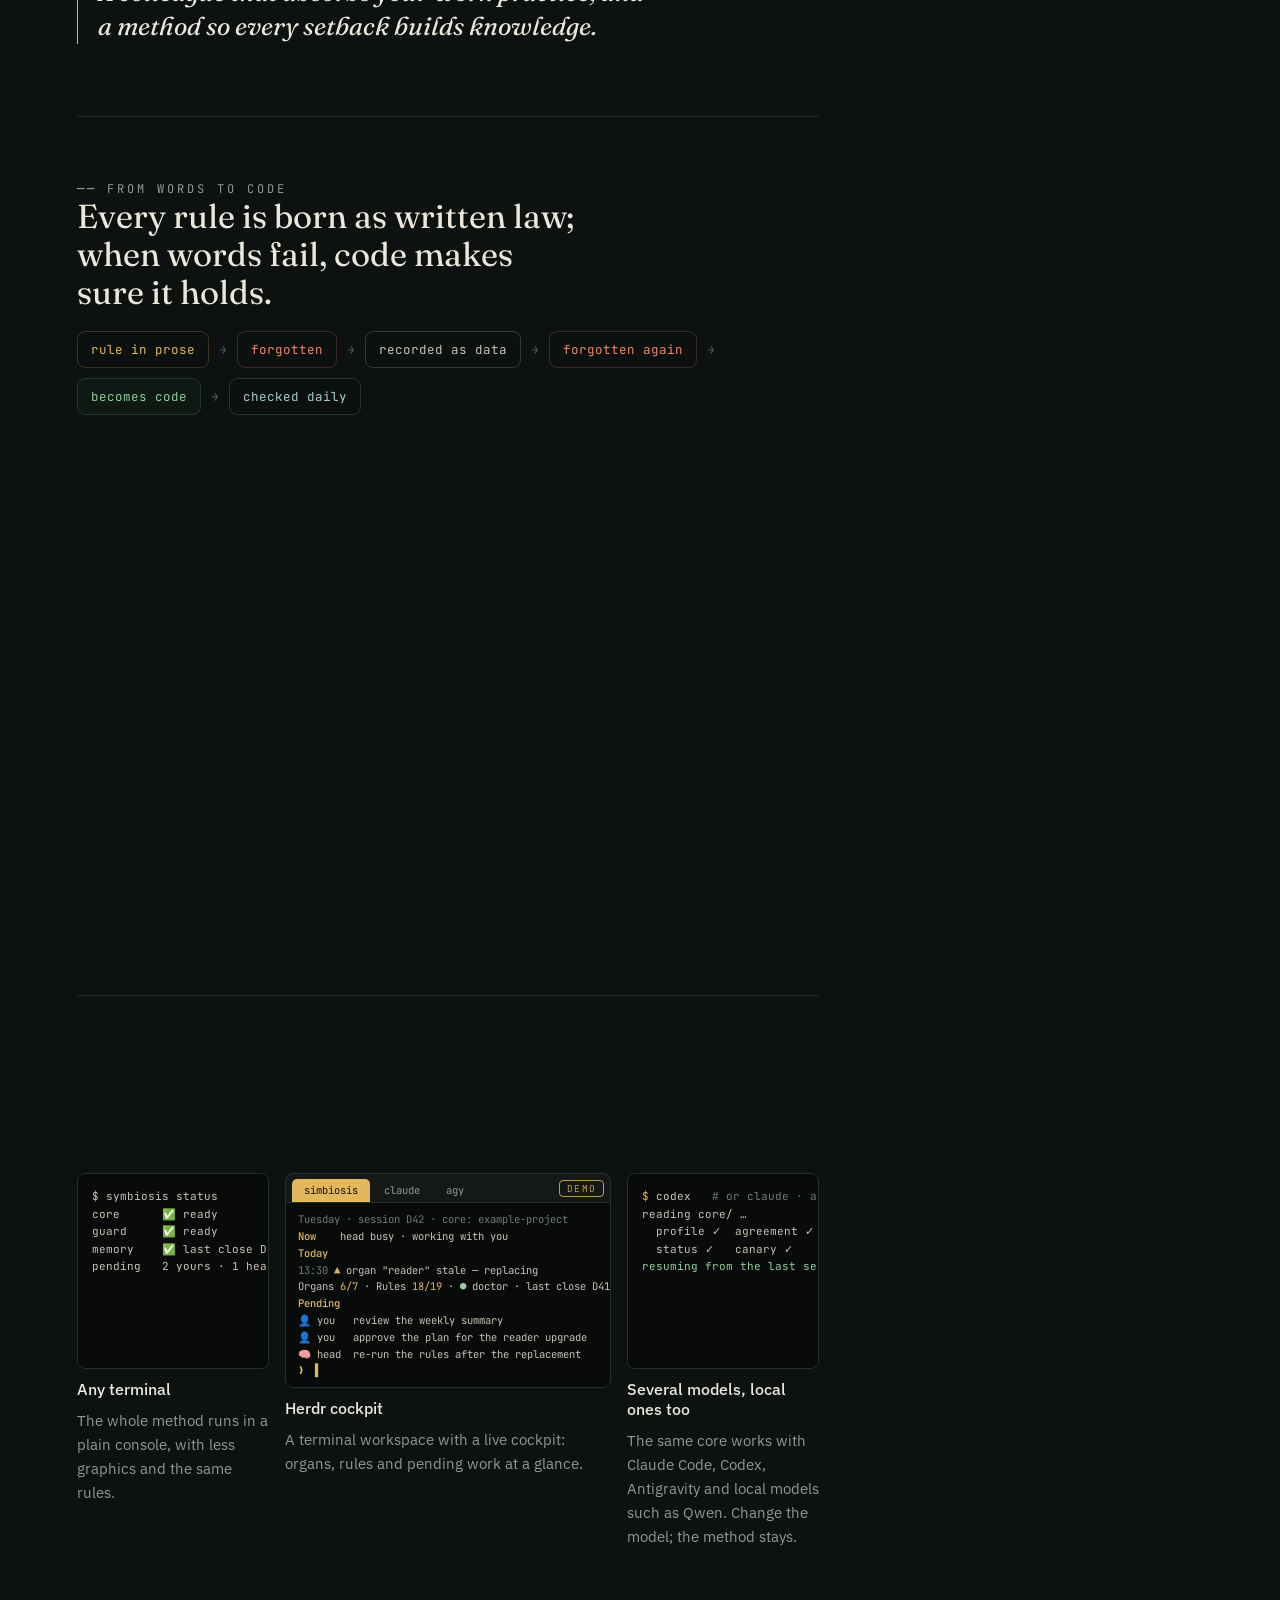
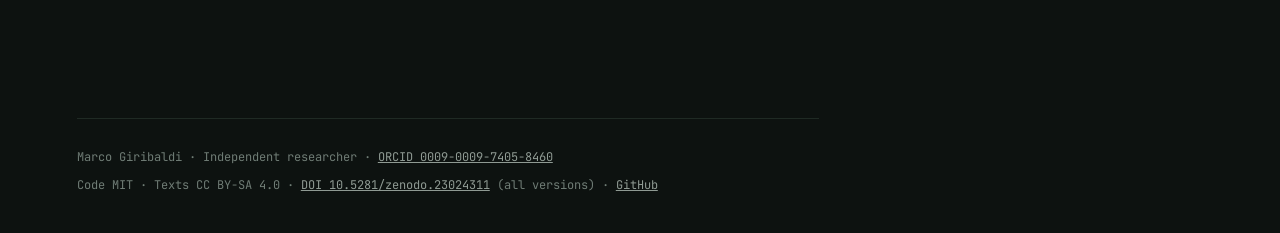
==== commit 9ffe40e1: "Portada: carpeta _QUARANTINE en el ejemplo y requisitos para instalar en el paso 03 Co-Authored-By: " ====
--- a/index.html
+++ b/index.html
@@ -168,7 +168,7 @@
         <div class="par rev"><p class="regla-t" data-t="q1">“What's left over is set aside; emptying is yours.”</p>
 <pre class="term tipeo" lang="en">$ rm -rf notes/
 <span class="rojo">✖ guard: deletion blocked</span>
-  move it to _BORRAR/2026-10-14-reason/ — the person empties it</pre></div>
+  move it to _QUARANTINE/2026-11-04-reason/ — the person empties it</pre></div>
         <div class="par rev"><p class="regla-t" data-t="q2">“A rule forgotten twice becomes code.”</p>
 <pre class="term tipeo" lang="en">$ invariants
   ✅ deletion   ✅ sensitive data   ✅ secrets
@@ -279,6 +279,7 @@
           <span class="plat">Linux · macOS · Windows</span>
           <span class="gris"><a href="downloads/endosymbiosis-1.1.zip" download data-t="e3_d">Download kit 1.1 (zip, 183 KB)</a> · <a href="https://doi.org/10.5281/zenodo.23934118">DOI</a></span>
           <span class="plat" title="SHA-256 6f3f4ca273730b783c493c27b2f069a02c2c8bc13f065d09724b3dea774aff07">SHA-256 6f3f4ca2…aff07</span>
+          <span class="gris"><span data-t="e3_req">You need Python 3.10+ and git. On Windows, use a folder with no spaces. Already have notes? Copy them inside before installing.</span> <a href="endosymbiosis/#instalar" data-href-es="endosimbiosis/#instalar" data-t="e3_guia">Full guide →</a></span>
           <span class="gris" data-t="e3_ia_t">Unzip it, open your AI in that folder and tell it:</span>
           <pre class="term" style="white-space:pre-wrap;overflow-wrap:anywhere;font-size:12px" data-t="e3_ia">I downloaded endosymbiosis-1.1.zip from endosymbiosis.org and unzipped it here. First check that the zip's SHA-256 is 6f3f4ca273730b783c493c27b2f069a02c2c8bc13f065d09724b3dea774aff07. Then read README.md and guide me through installing it, step by step. I run the commands myself.</pre>
         </div>
@@ -292,7 +293,7 @@
   </footer>
 </main>
 
-<script src="i18n.js?v=d231b"></script>
-<script type="module" src="app.js?v=d231b"></script>
+<script src="i18n.js?v=d231c"></script>
+<script type="module" src="app.js?v=d231c"></script>
 </body>
 </html>
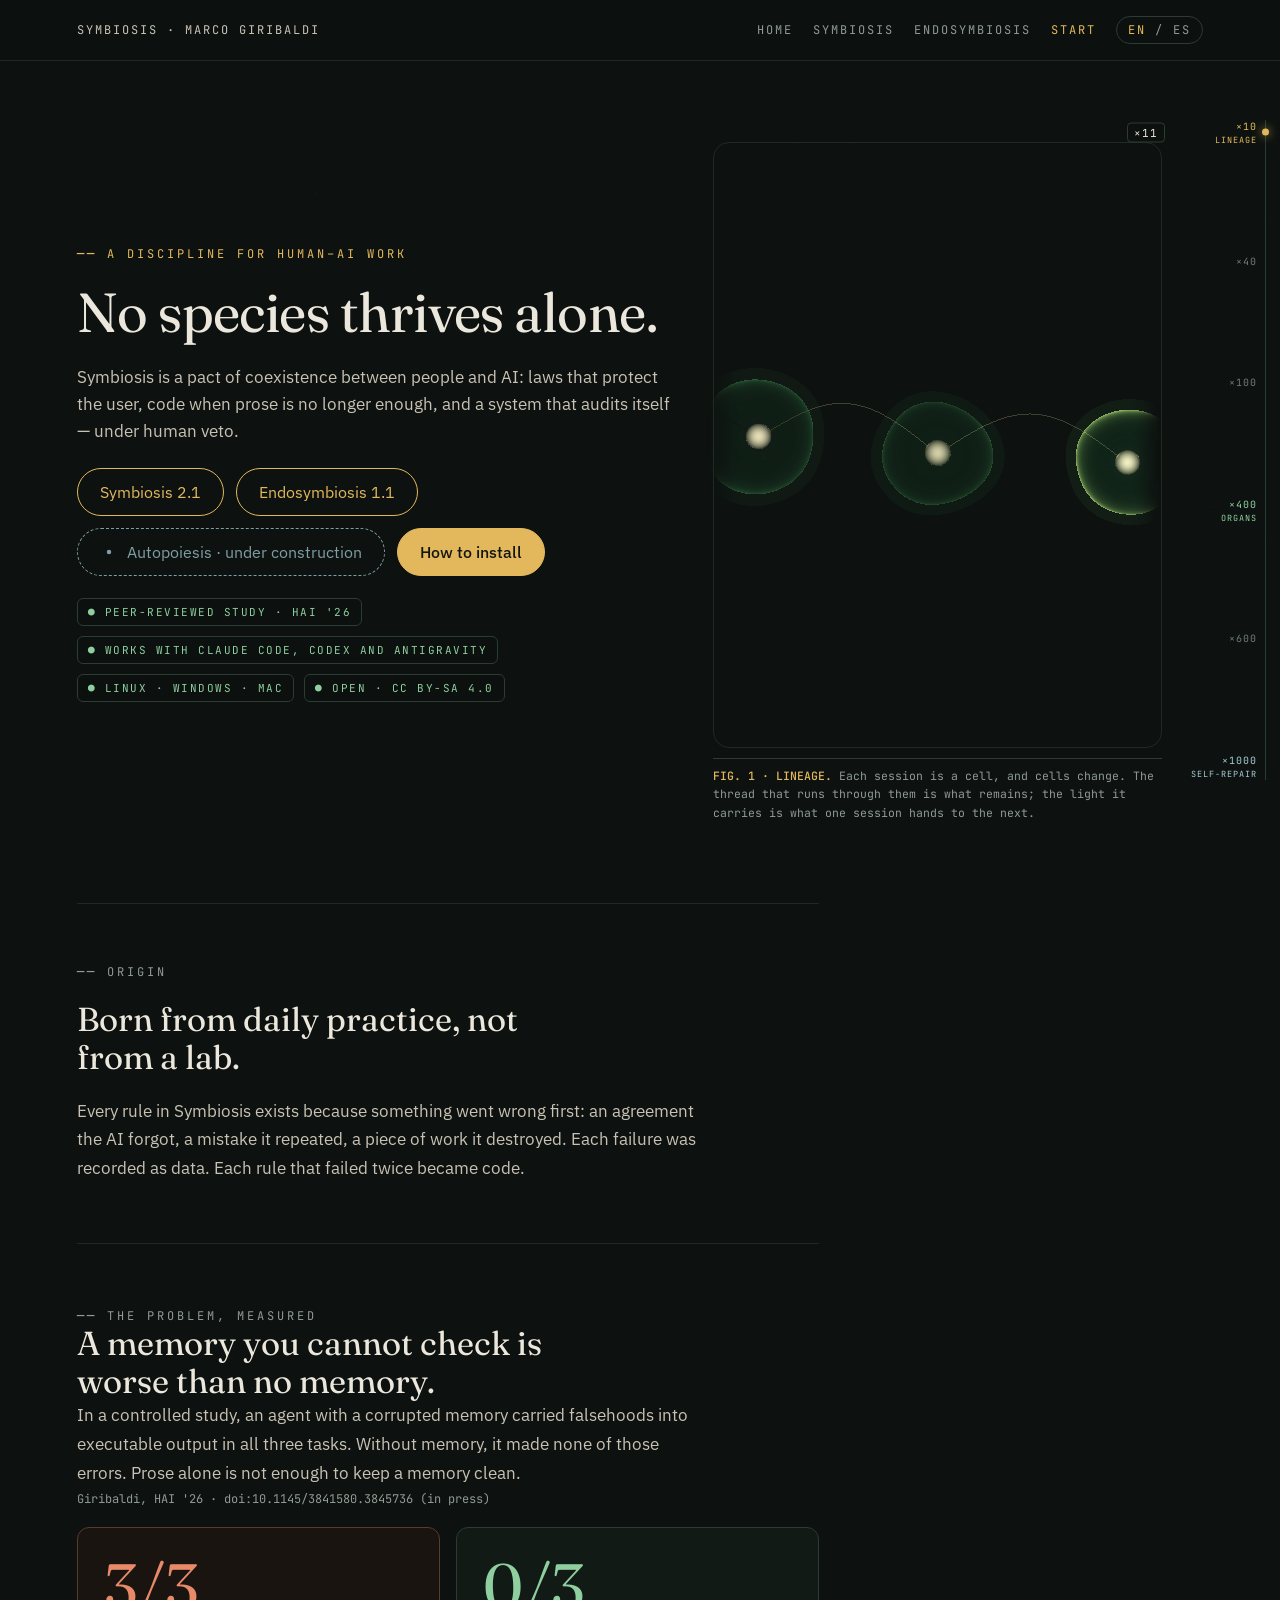
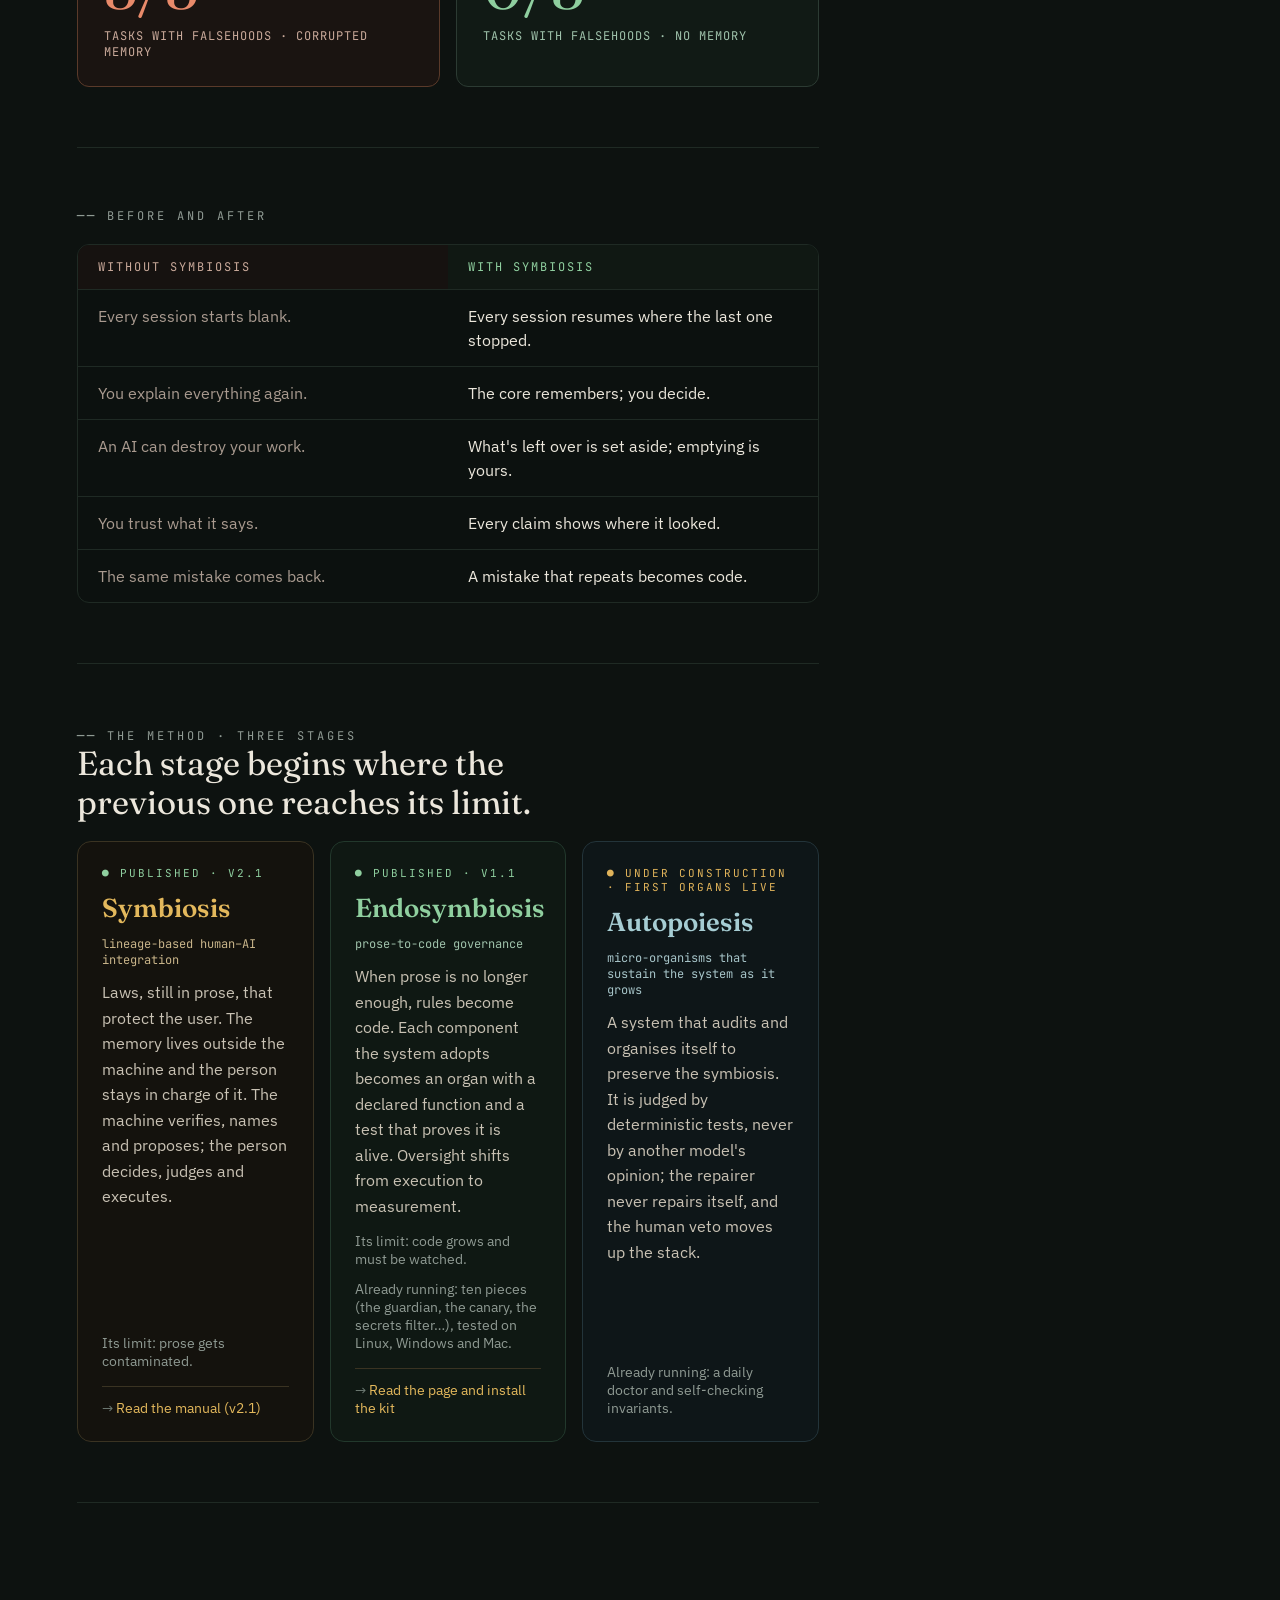
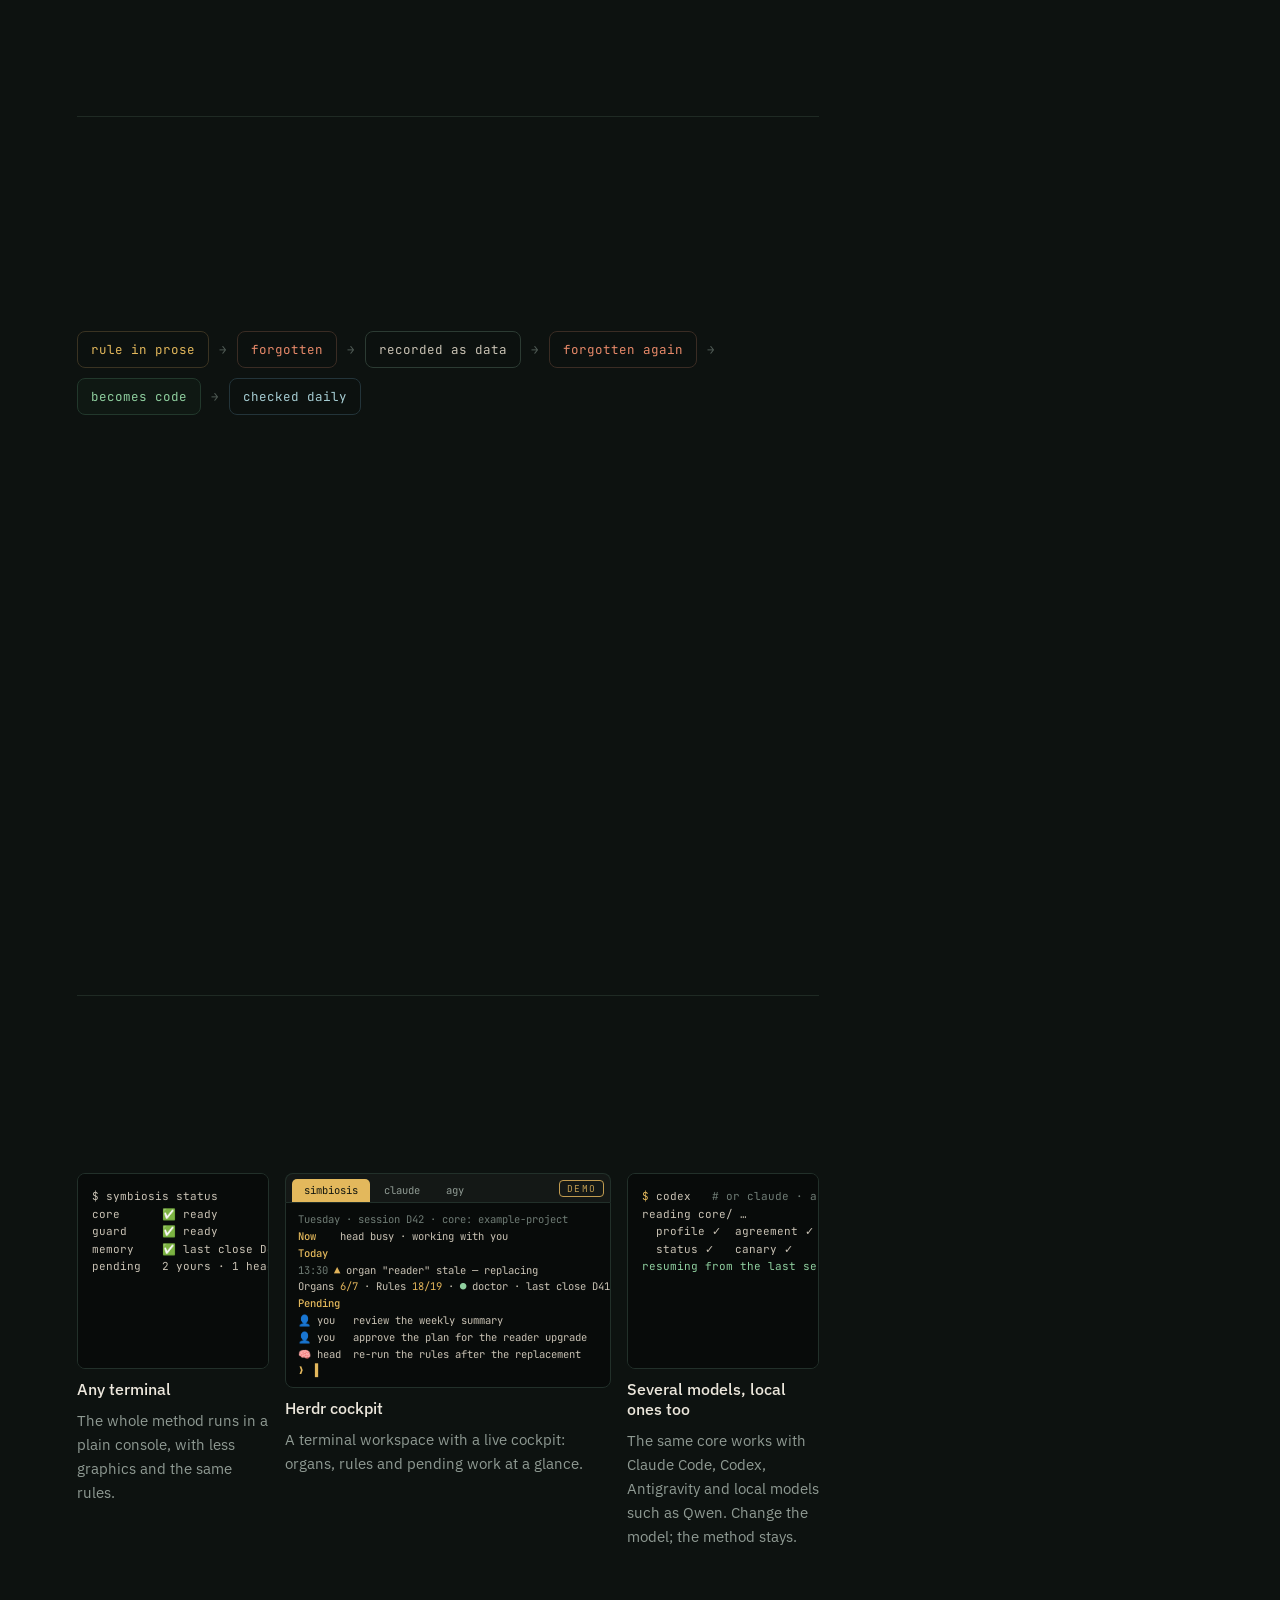
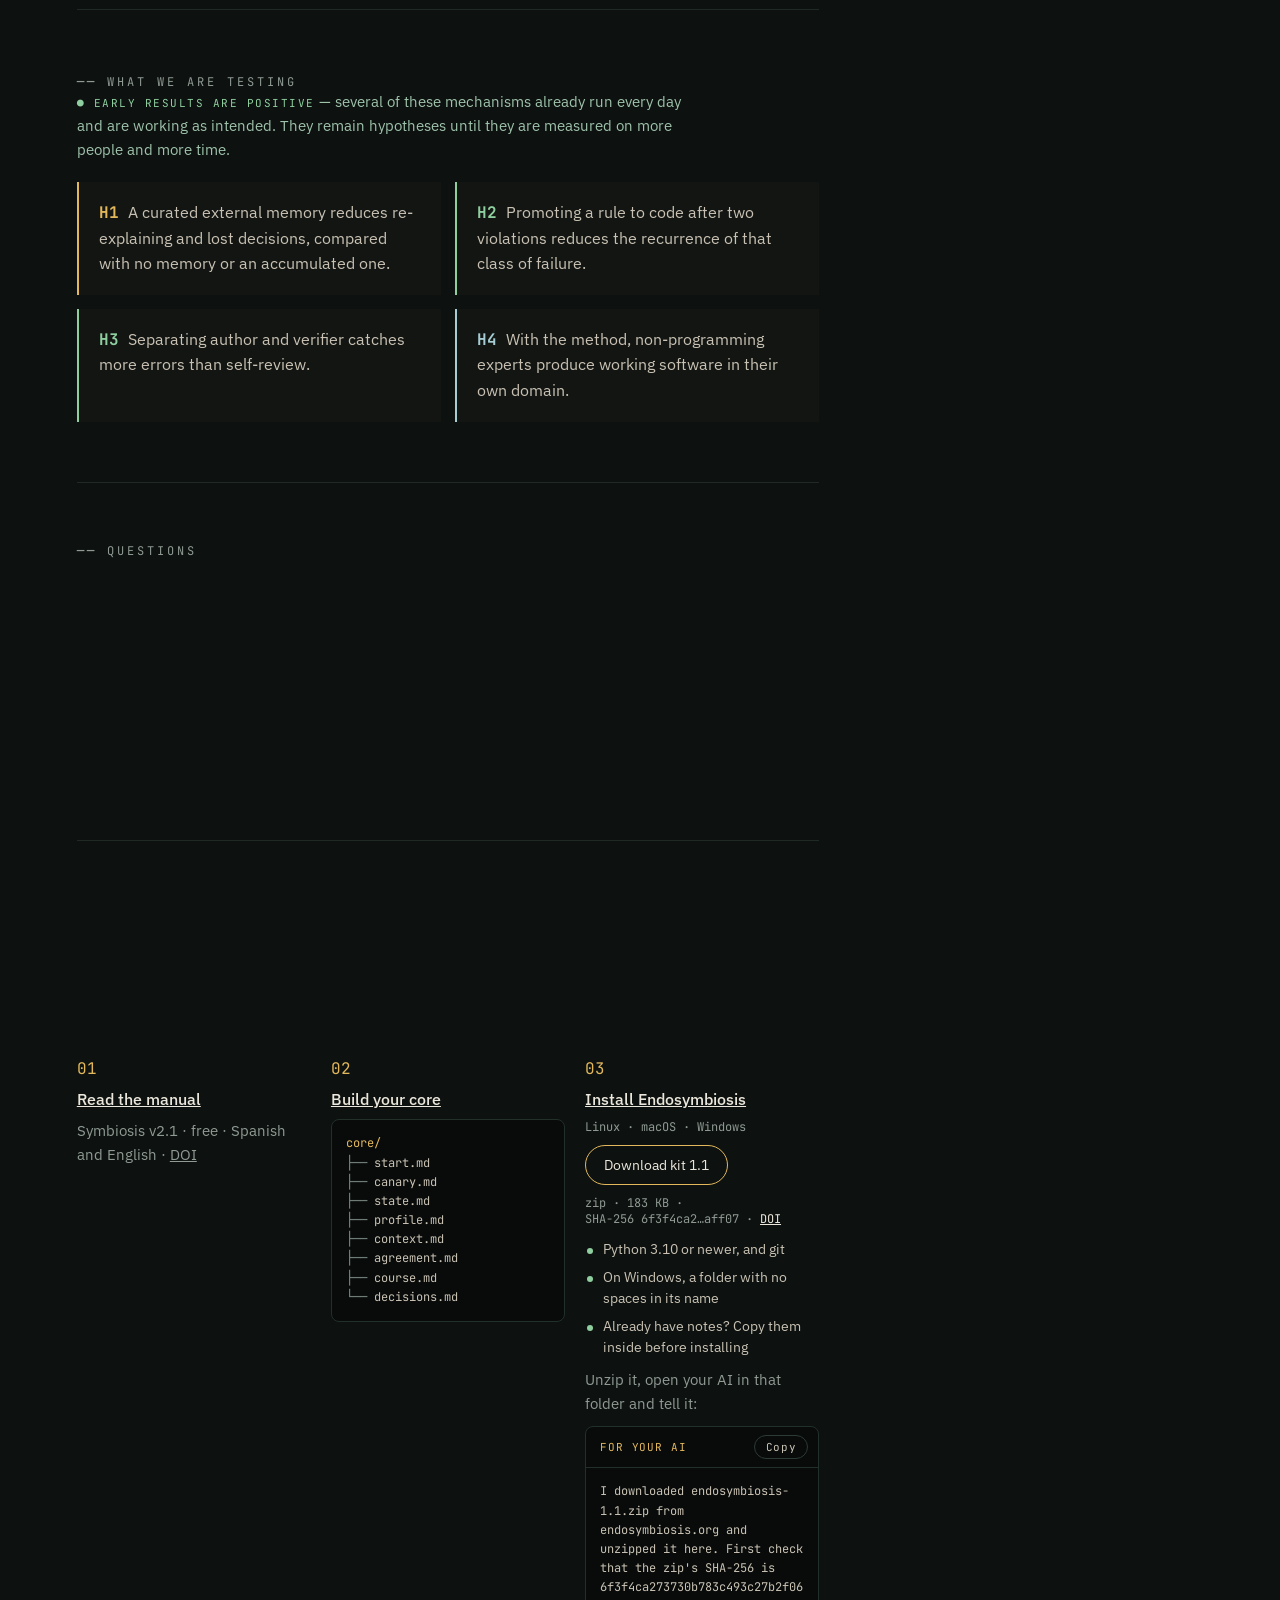
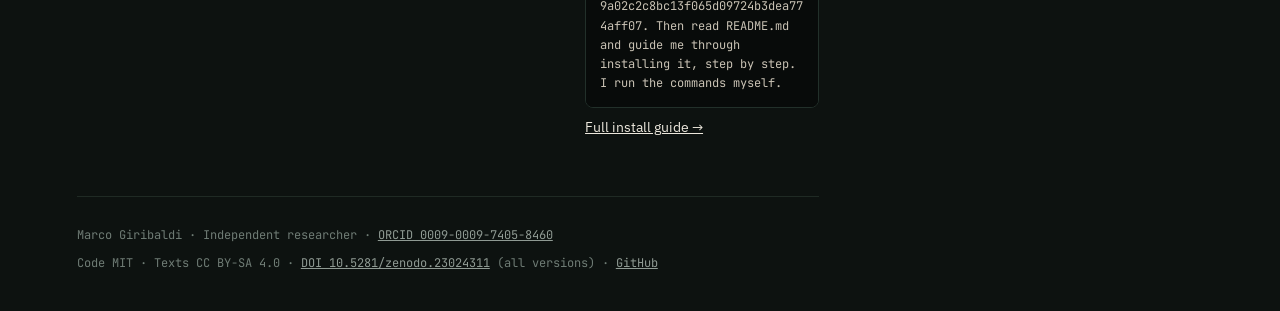
==== commit cae04894: "Portada: «Simbiosis 2.1» sin «manual»; paso 03 ordenado (botón de descarga, requisitos, recuadro par" ====
--- a/index.html
+++ b/index.html
@@ -18,7 +18,7 @@
 <link rel="preconnect" href="https://fonts.googleapis.com">
 <link rel="preconnect" href="https://fonts.gstatic.com" crossorigin>
 <link href="https://fonts.googleapis.com/css2?family=Fraunces:opsz,wght@9..144,400;9..144,600&family=IBM+Plex+Sans:wght@300;400;500&family=JetBrains+Mono:wght@400;500&display=swap" rel="stylesheet">
-<link rel="stylesheet" href="style.css?v=d229">
+<link rel="stylesheet" href="style.css?v=d231d">
 <script type="importmap">{"imports":{"three":"./three.module.min.js"}}</script>
 </head>
 <body>
@@ -59,7 +59,7 @@
       <!-- D213: lema retirado de la portada (Marco: «se rompe un poco despues de ningfuna especie propesra sola»); sigue más abajo -->
       <p class="def" data-t="h_def">Symbiosis is a pact of coexistence between people and AI: laws that protect the user, code when prose is no longer enough, and a system that audits itself — under human veto.</p>
       <div class="botones">
-        <a href="symbiosis/" data-href-es="simbiosis/" class="b" data-t="h_b2">Symbiosis · manual v2.1</a>
+        <a href="symbiosis/" data-href-es="simbiosis/" class="b" data-t="h_b2">Symbiosis 2.1</a>
         <a href="endosymbiosis/" data-href-es="endosimbiosis/" class="b" data-t="h_b3">Endosymbiosis 1.1</a>
         <span class="b b-obra" aria-disabled="true"><svg class="celula" viewBox="0 0 24 24" aria-hidden="true"><circle class="mem" cx="12" cy="12" r="9"/><circle class="nuc" cx="12" cy="12" r="3"/></svg><span data-t="h_b4">Autopoiesis · under construction</span></span>
         <a href="endosymbiosis/#instalar" data-href-es="endosimbiosis/#instalar" class="b lleno" data-t="h_b1">How to install</a>
@@ -277,11 +277,17 @@
 <span class="dim">└──</span> decisions.md</pre></div>
         <div class="pasoe rev"><span class="nn">03</span><strong><a href="endosymbiosis/#instalar" data-href-es="endosimbiosis/#instalar" data-t="e3_t">Install Endosymbiosis</a></strong>
           <span class="plat">Linux · macOS · Windows</span>
-          <span class="gris"><a href="downloads/endosymbiosis-1.1.zip" download data-t="e3_d">Download kit 1.1 (zip, 183 KB)</a> · <a href="https://doi.org/10.5281/zenodo.23934118">DOI</a></span>
-          <span class="plat" title="SHA-256 6f3f4ca273730b783c493c27b2f069a02c2c8bc13f065d09724b3dea774aff07">SHA-256 6f3f4ca2…aff07</span>
-          <span class="gris"><span data-t="e3_req">You need Python 3.10+ and git. On Windows, use a folder with no spaces. Already have notes? Copy them inside before installing.</span> <a href="endosymbiosis/#instalar" data-href-es="endosimbiosis/#instalar" data-t="e3_guia">Full guide →</a></span>
+          <a class="b b-chico" href="downloads/endosymbiosis-1.1.zip" download><span data-t="e3_d">Download kit 1.1</span></a>
+          <span class="plat" title="SHA-256 6f3f4ca273730b783c493c27b2f069a02c2c8bc13f065d09724b3dea774aff07"><span class="nw">zip · 183 KB</span> · <span class="nw">SHA-256 6f3f4ca2…aff07</span> · <a href="https://doi.org/10.5281/zenodo.23934118">DOI</a></span>
+          <ul class="req">
+            <li data-t="e3_r1">Python 3.10 or newer, and git</li>
+            <li data-t="e3_r2">On Windows, a folder with no spaces in its name</li>
+            <li data-t="e3_r3">Already have notes? Copy them inside before installing</li>
+          </ul>
           <span class="gris" data-t="e3_ia_t">Unzip it, open your AI in that folder and tell it:</span>
-          <pre class="term" style="white-space:pre-wrap;overflow-wrap:anywhere;font-size:12px" data-t="e3_ia">I downloaded endosymbiosis-1.1.zip from endosymbiosis.org and unzipped it here. First check that the zip's SHA-256 is 6f3f4ca273730b783c493c27b2f069a02c2c8bc13f065d09724b3dea774aff07. Then read README.md and guide me through installing it, step by step. I run the commands myself.</pre>
+          <div class="frase-ia"><div class="frase-cab"><span data-t="e3_ia_c">For your AI</span><button type="button" class="copiar" data-t="e3_copiar">Copy</button></div>
+          <pre class="term" data-t="e3_ia">I downloaded endosymbiosis-1.1.zip from endosymbiosis.org and unzipped it here. First check that the zip's SHA-256 is 6f3f4ca273730b783c493c27b2f069a02c2c8bc13f065d09724b3dea774aff07. Then read README.md and guide me through installing it, step by step. I run the commands myself.</pre></div>
+          <a class="guia" href="endosymbiosis/#instalar" data-href-es="endosimbiosis/#instalar" data-t="e3_guia">Full install guide →</a>
         </div>
       </div>
     </div>
@@ -293,7 +299,7 @@
   </footer>
 </main>
 
-<script src="i18n.js?v=d231c"></script>
-<script type="module" src="app.js?v=d231c"></script>
+<script src="i18n.js?v=d231d"></script>
+<script type="module" src="app.js?v=d231d"></script>
 </body>
 </html>
--- a/style.css
+++ b/style.css
@@ -192,3 +192,17 @@
 @keyframes celula-mem{0%{stroke-dashoffset:57}55%,88%{stroke-dashoffset:0}100%{stroke-dashoffset:-57}}
 @keyframes celula-nuc{0%,45%{opacity:0;transform:scale(.3)}65%,88%{opacity:1;transform:scale(1)}100%{opacity:0;transform:scale(1.3)}}
 @media (prefers-reduced-motion:reduce){.celula .mem,.celula .nuc{animation:none;stroke-dashoffset:0;opacity:1}}
+
+/* D231: paso 03 más ordenado (Marco: «estilizamos un poco esta parte?») */
+.b-chico{display:inline-block;align-self:flex-start;padding:10px 18px;font-size:14px;white-space:nowrap}
+.b-chico .peso{opacity:.7;font-family:var(--mono);font-size:11.5px}
+.req{list-style:none;margin:2px 0 0;padding:0;display:flex;flex-direction:column;gap:7px;font-size:14px;line-height:1.5;color:var(--tx2)}
+.req li{position:relative;padding-left:18px}
+.req li::before{content:"";position:absolute;left:2px;top:.62em;width:6px;height:6px;border-radius:50%;background:var(--verde)}
+.frase-ia{border:1px solid #22302a;border-radius:8px;background:var(--bg2);overflow:hidden}
+.frase-cab{display:flex;justify-content:space-between;align-items:center;gap:10px;padding:8px 10px 8px 14px;border-bottom:1px solid #22302a;font-family:var(--mono);font-size:11px;letter-spacing:.08em;text-transform:uppercase;color:var(--oro)}
+.frase-ia .term{border:0;border-radius:0;font-size:12px;overflow-wrap:anywhere}
+.copiar{font:inherit;letter-spacing:.06em;color:var(--tx2);background:none;border:1px solid #2c3b33;border-radius:999px;padding:4px 11px;cursor:pointer}
+.copiar:hover,.copiar:focus-visible{color:var(--oro);border-color:var(--oro);outline:none}
+.guia{font-size:14px;color:var(--tx3)}.guia:hover{color:var(--oro)}
+.nw{white-space:nowrap}
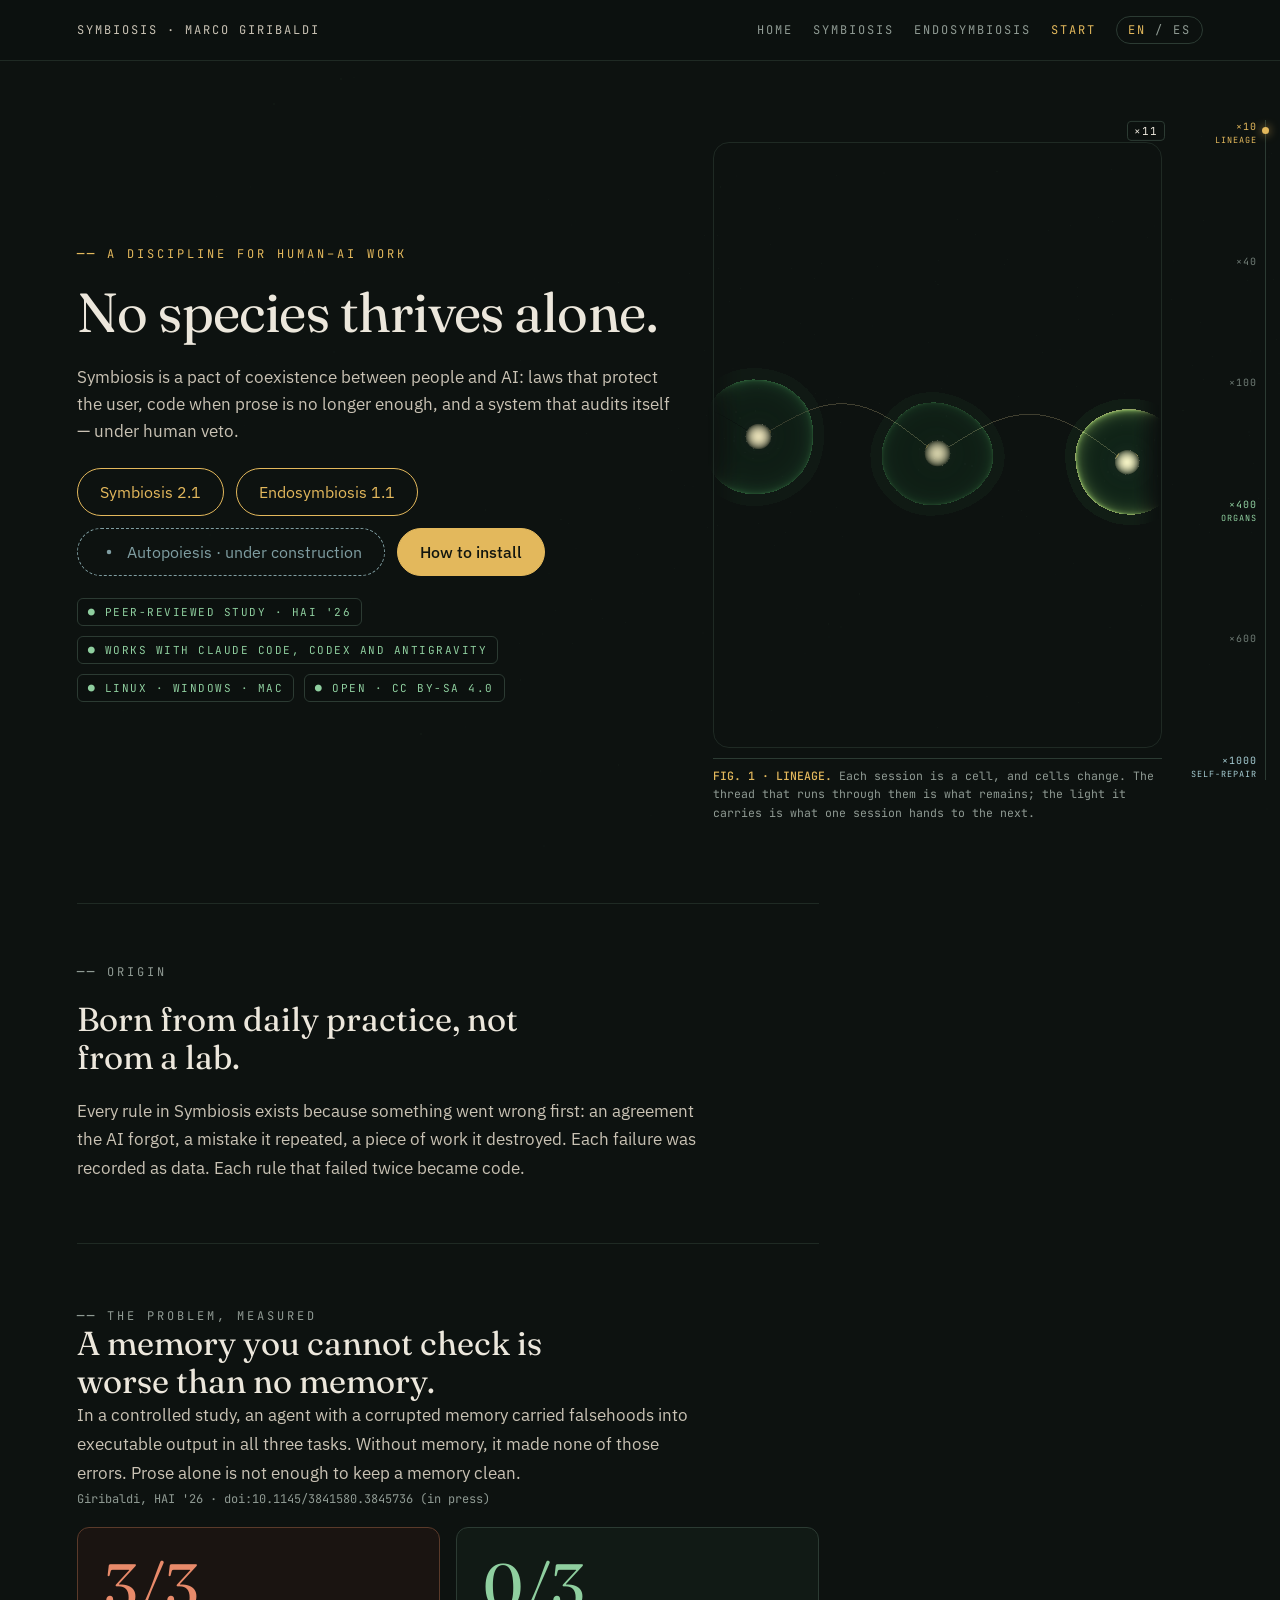
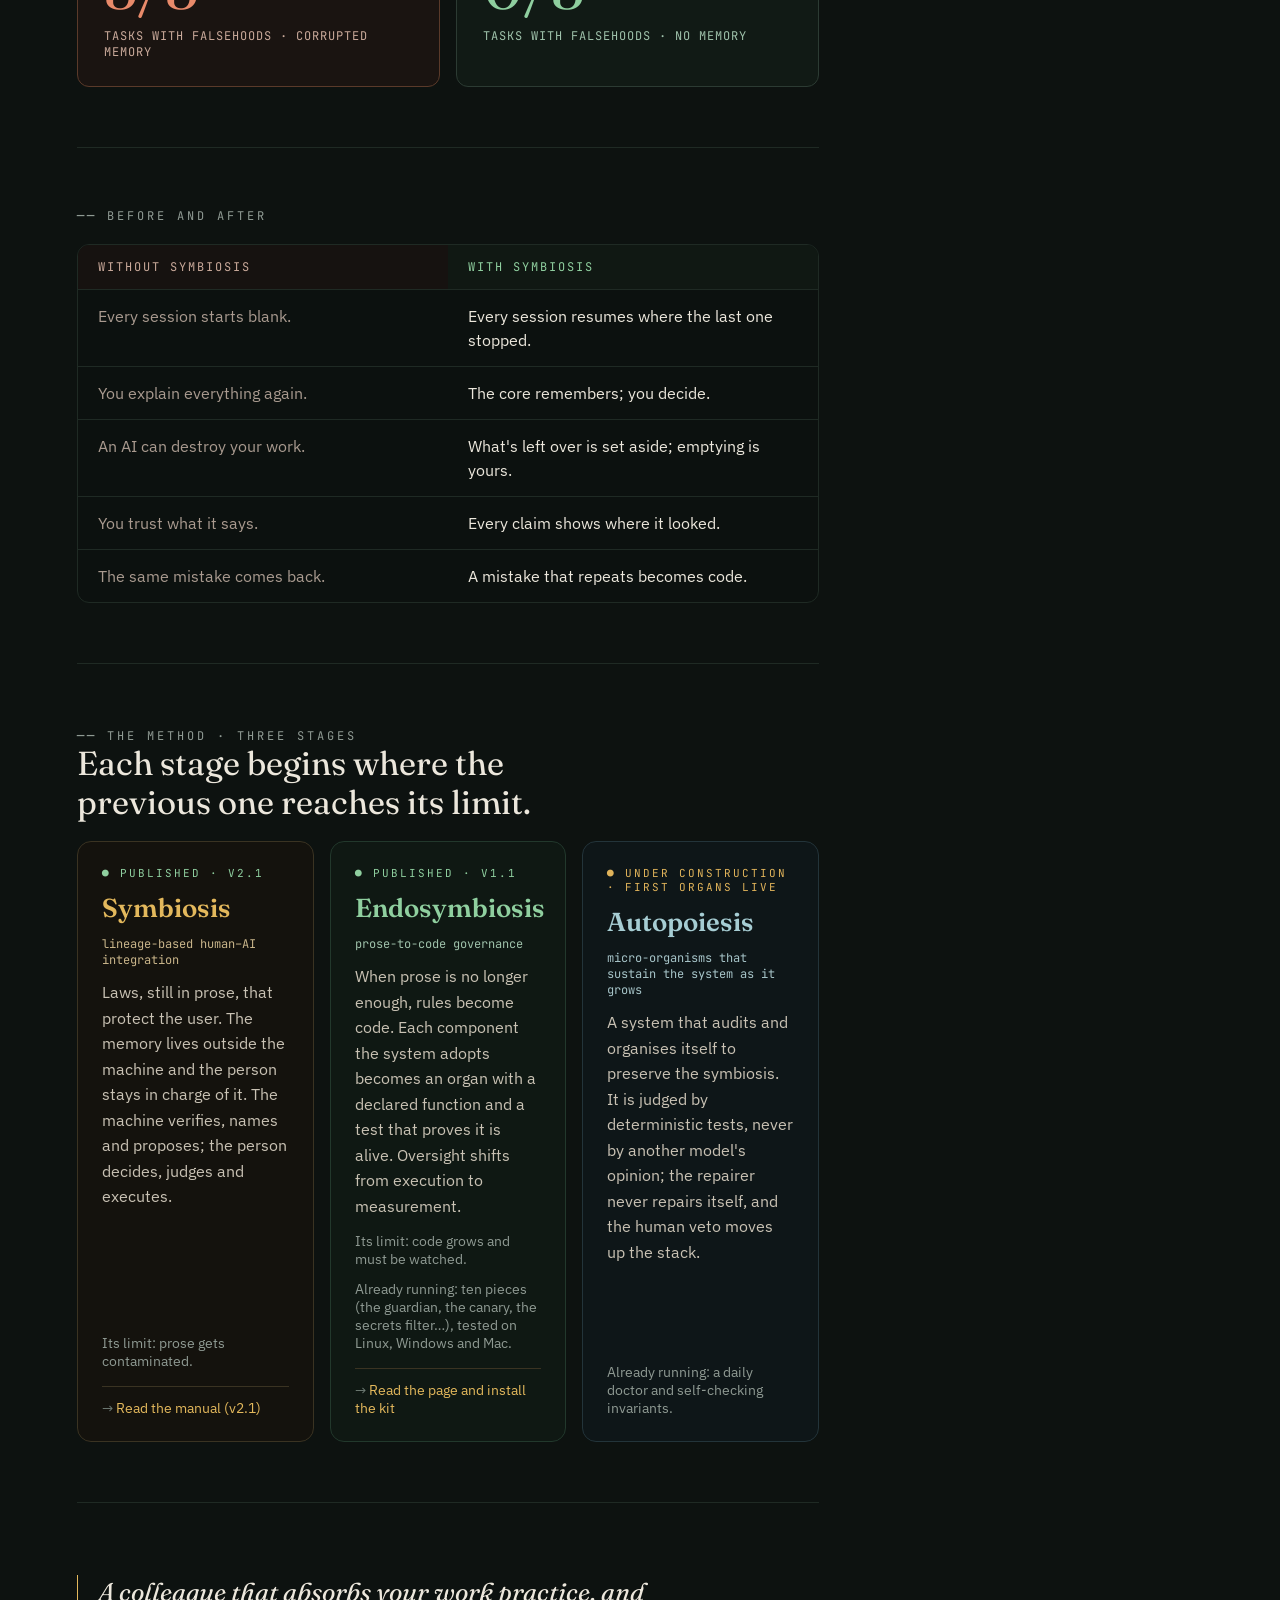
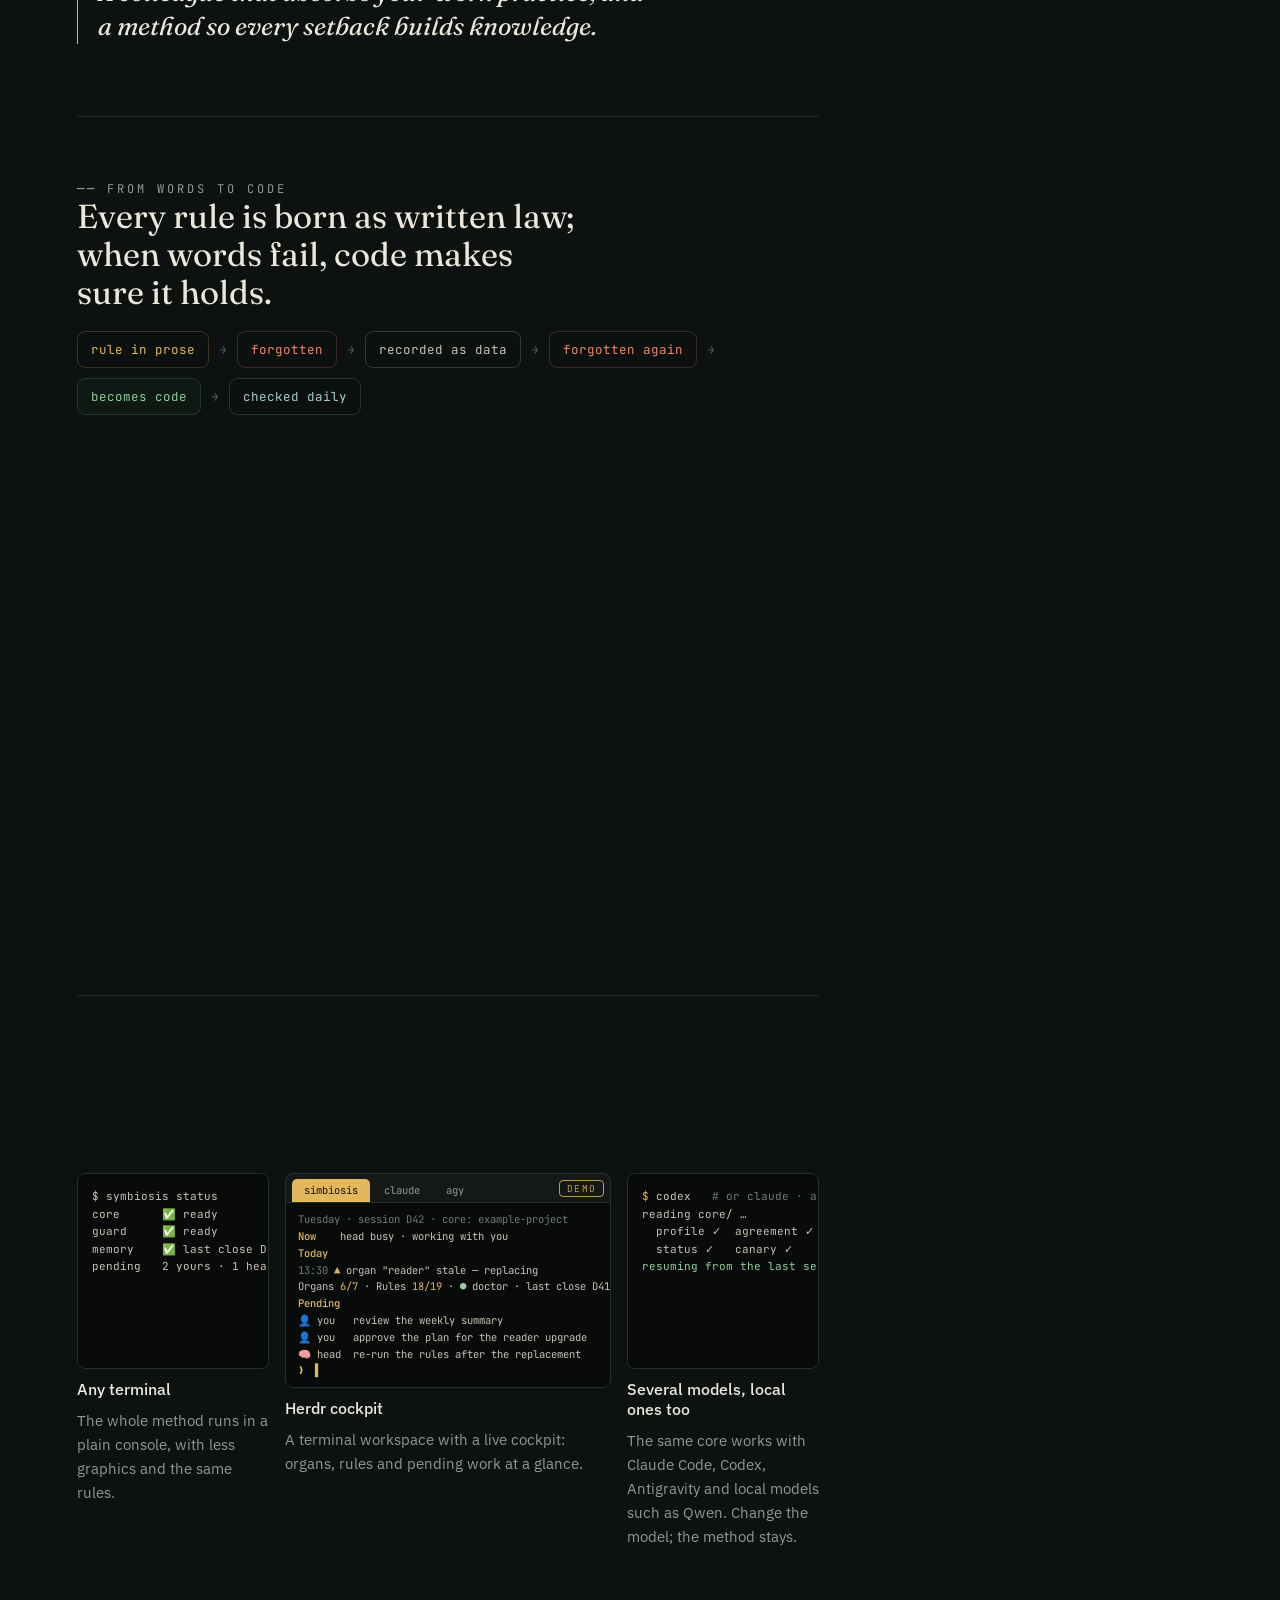
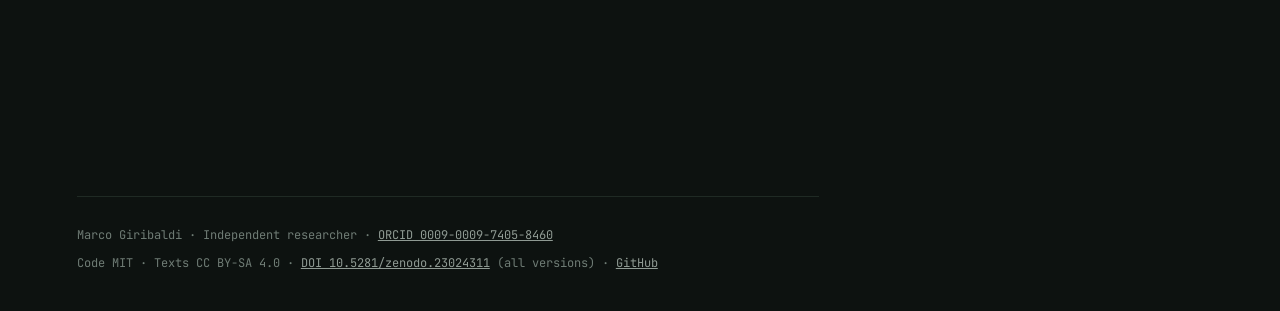
==== commit 47ebacaa: "Portada en el idioma del navegador en la primera visita Co-Authored-By: Claude Opus 5.5 <noreply@ant" ====
--- a/index.html
+++ b/index.html
@@ -299,7 +299,7 @@
   </footer>
 </main>
 
-<script src="i18n.js?v=d231d"></script>
+<script src="i18n.js?v=d231e"></script>
 <script type="module" src="app.js?v=d231d"></script>
 </body>
 </html>
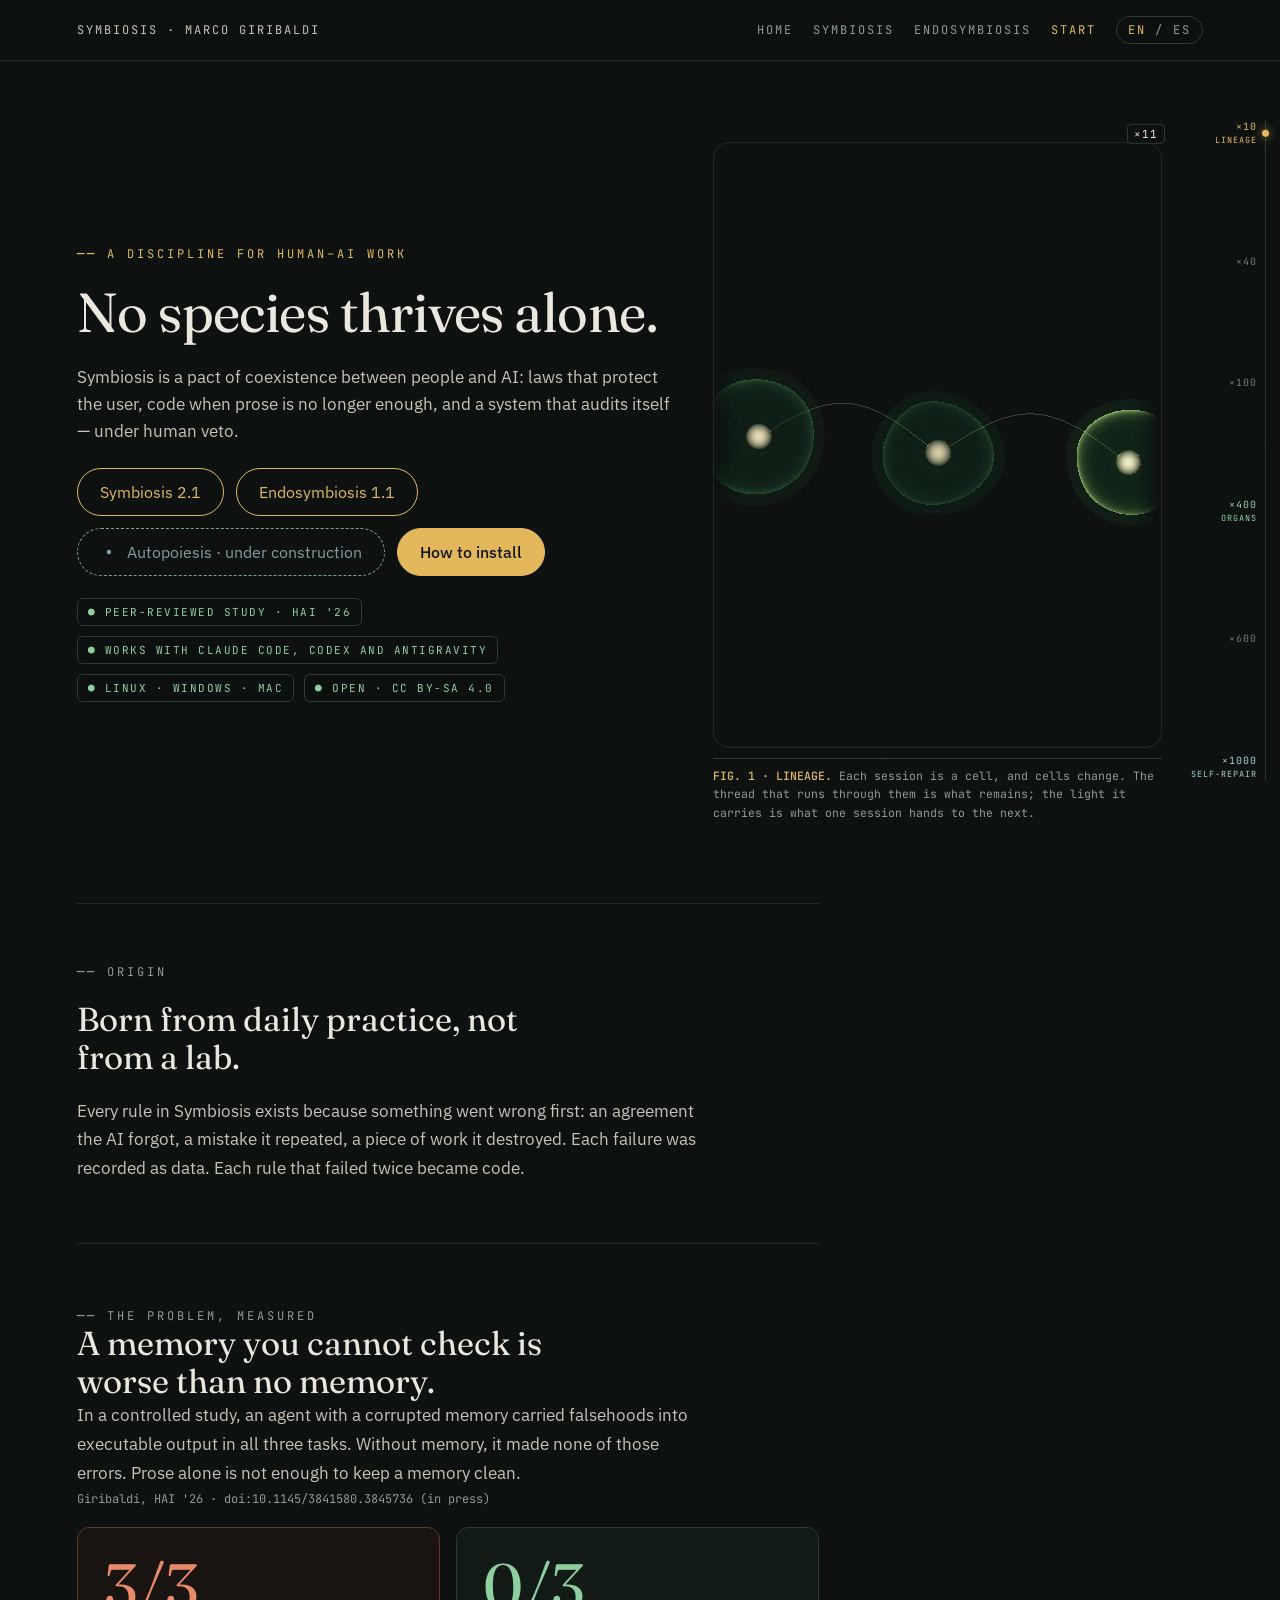
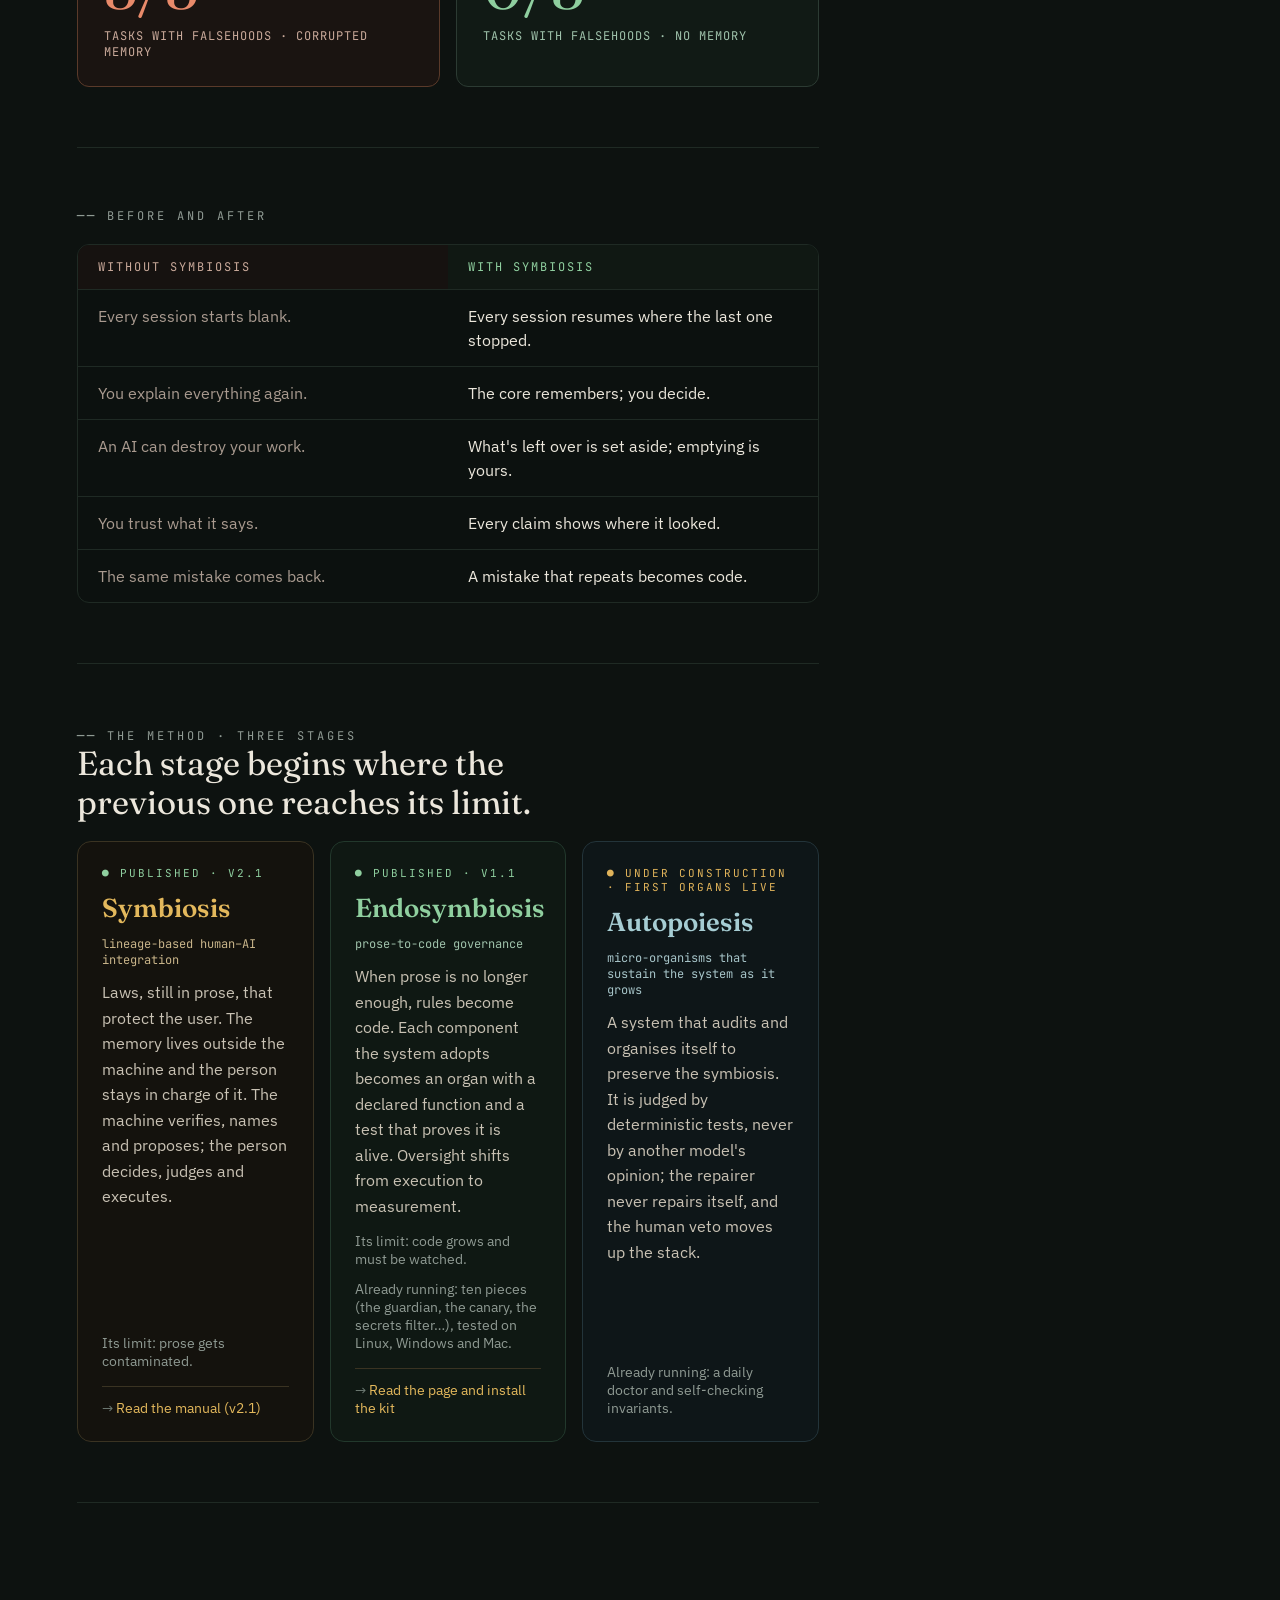
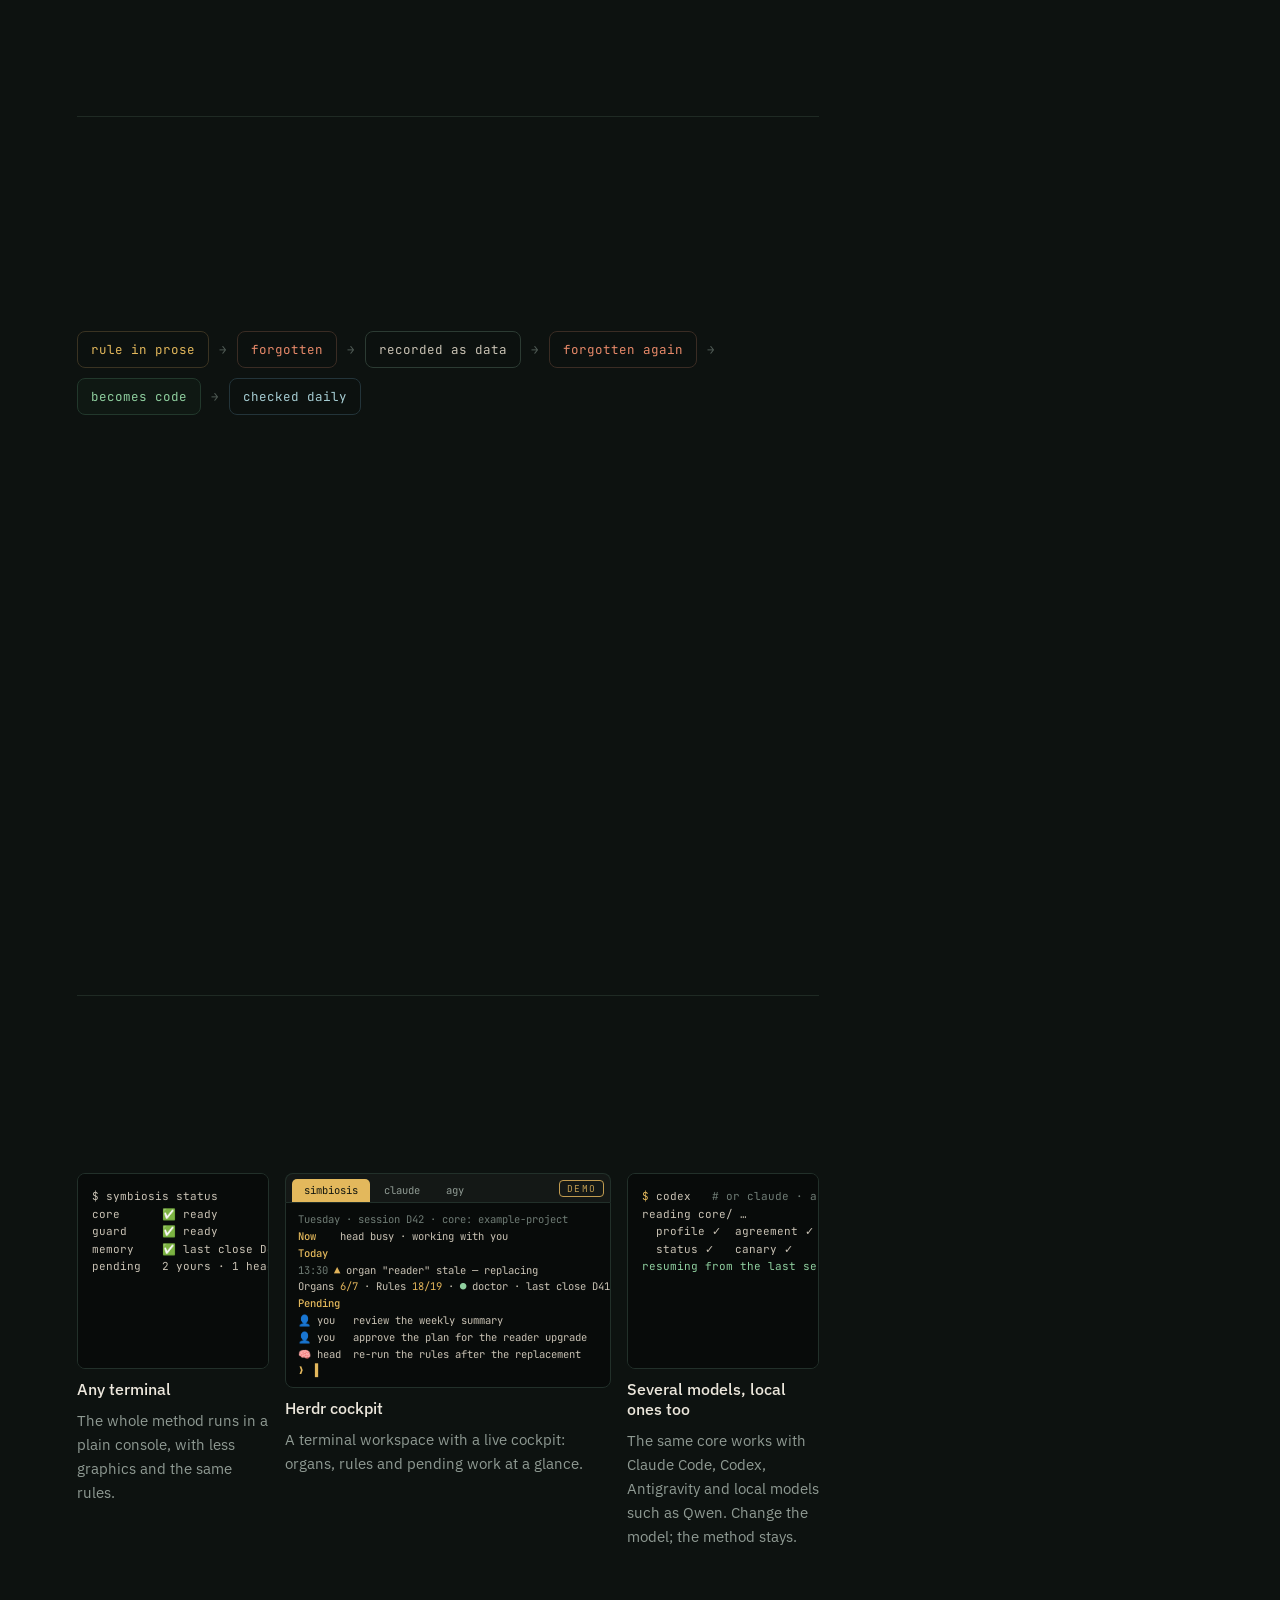
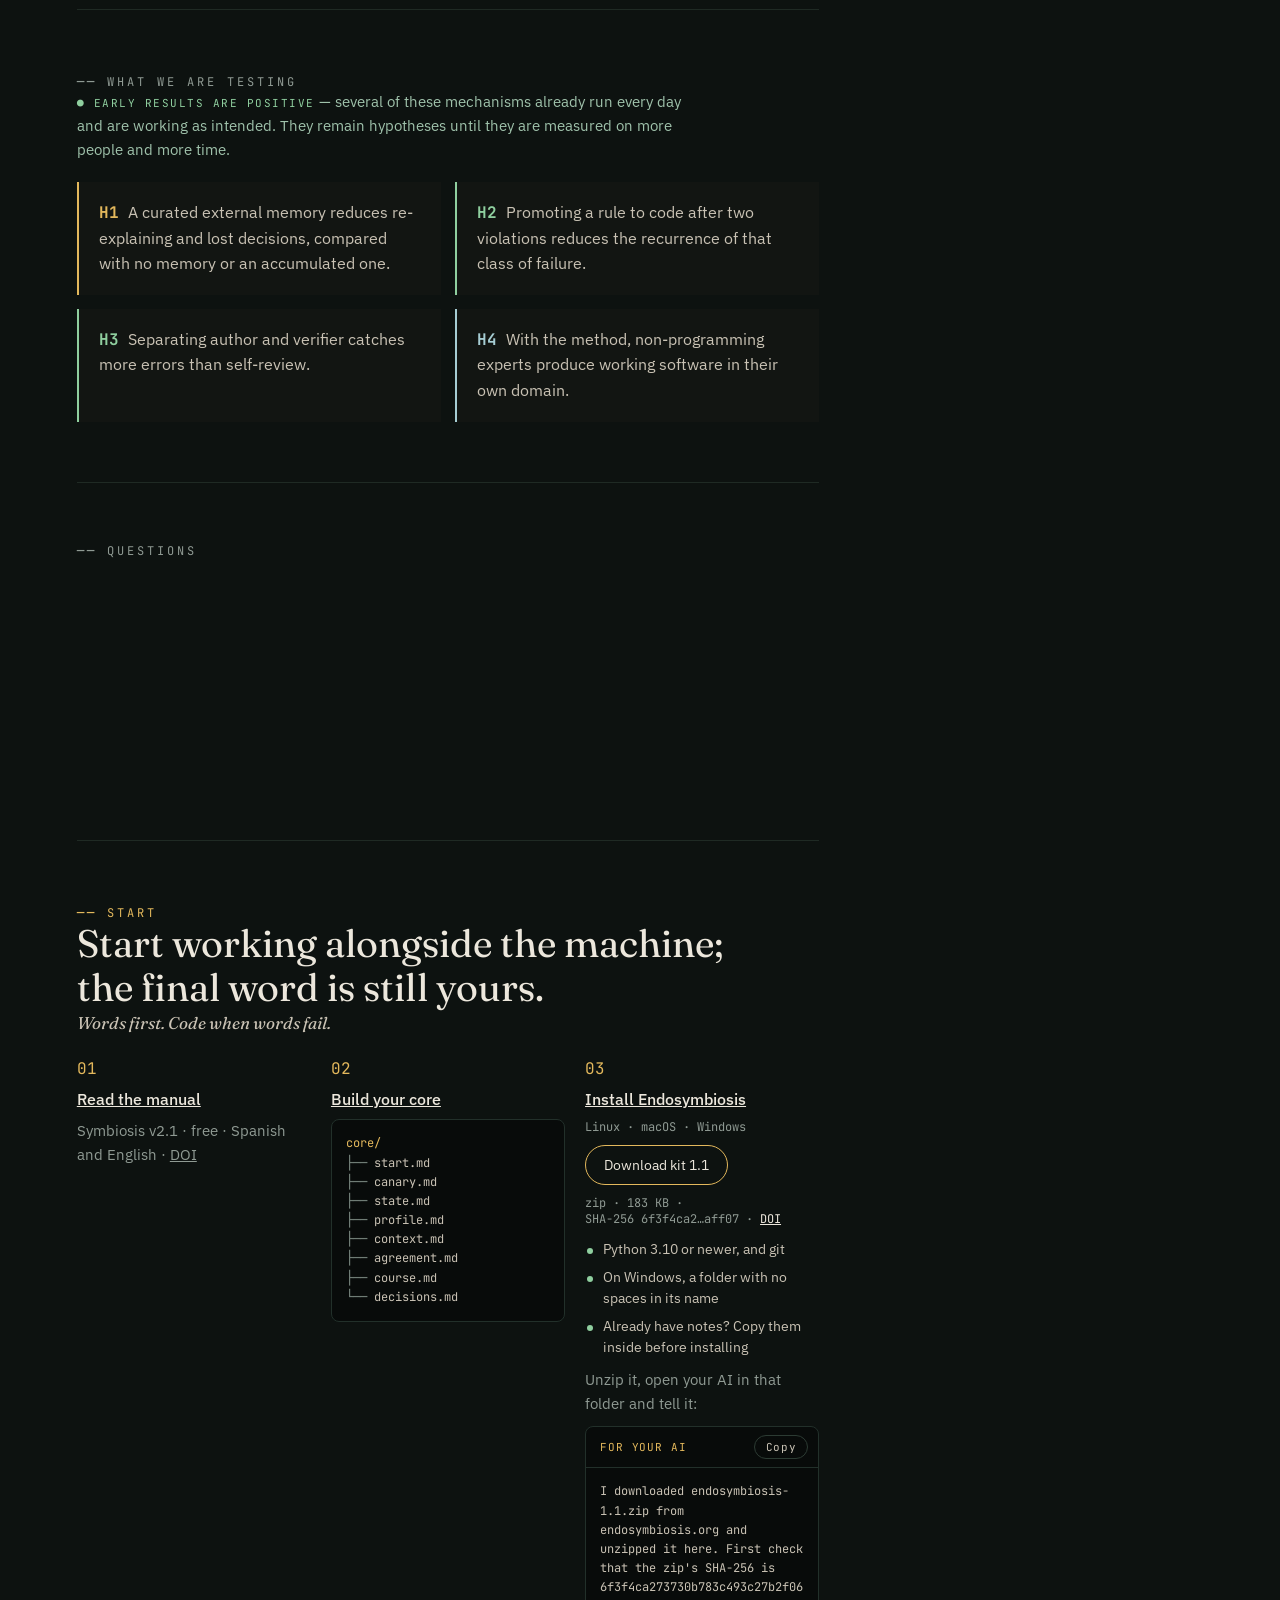
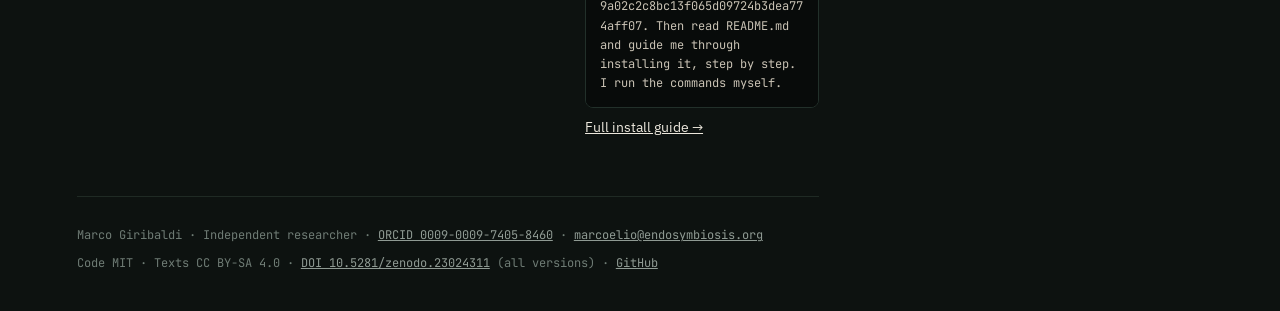
==== commit b57d352f: "Contacto en el pie: marcoelio@endosymbiosis.org Co-Authored-By: Claude Opus 5.5 <noreply@anthropic.c" ====
--- a/index.html
+++ b/index.html
@@ -294,7 +294,7 @@
   </section>
 
   <footer class="pie">
-    <span>Marco Giribaldi · <span data-t="pie_i">Independent researcher</span> · <a href="https://orcid.org/0009-0009-7405-8460">ORCID 0009-0009-7405-8460</a></span>
+    <span>Marco Giribaldi · <span data-t="pie_i">Independent researcher</span> · <a href="https://orcid.org/0009-0009-7405-8460">ORCID 0009-0009-7405-8460</a> · <a href="mailto:marcoelio@endosymbiosis.org">marcoelio@endosymbiosis.org</a></span>
     <span><span data-t="pie_l">Code MIT · Texts CC BY-SA 4.0</span> · <a href="https://doi.org/10.5281/zenodo.23024311">DOI 10.5281/zenodo.23024311</a> <span data-t="pie_v">(all versions)</span> · <a href="https://github.com/MarcoGiribaldi">GitHub</a></span>
   </footer>
 </main>
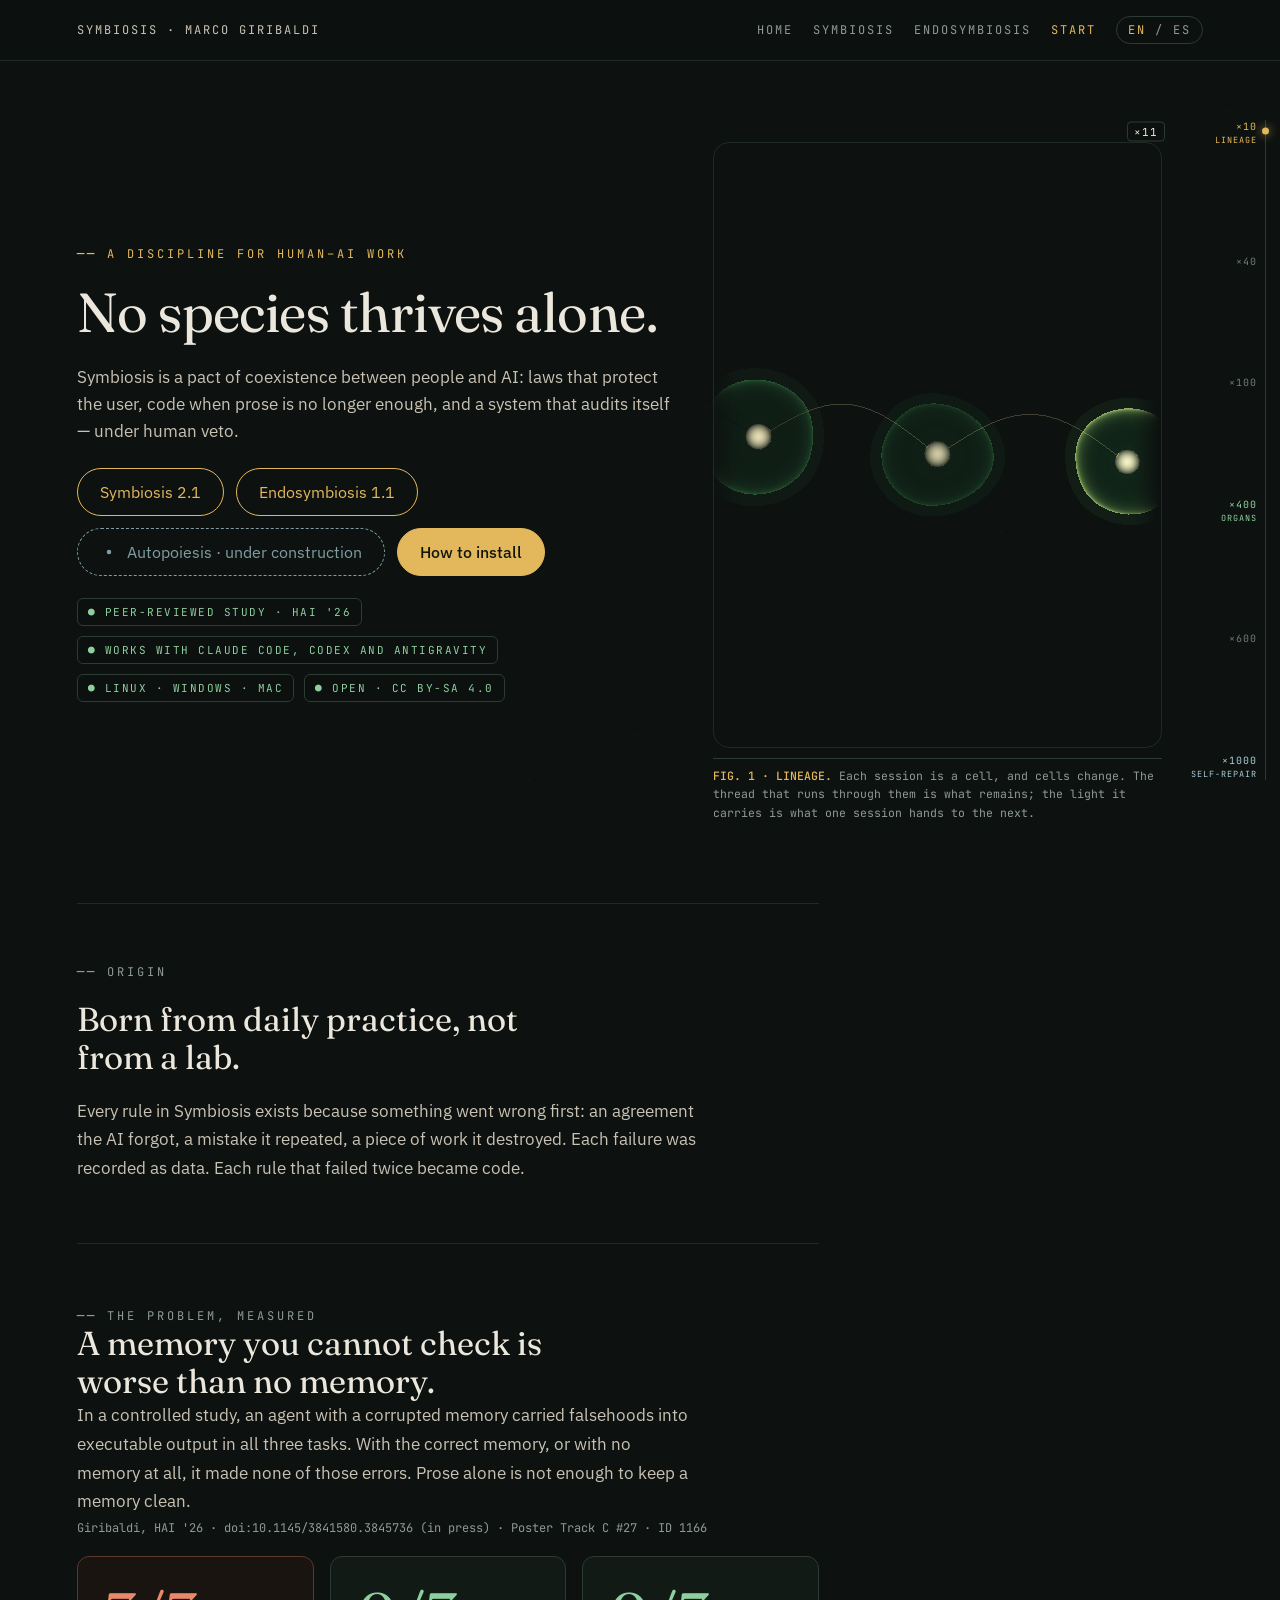
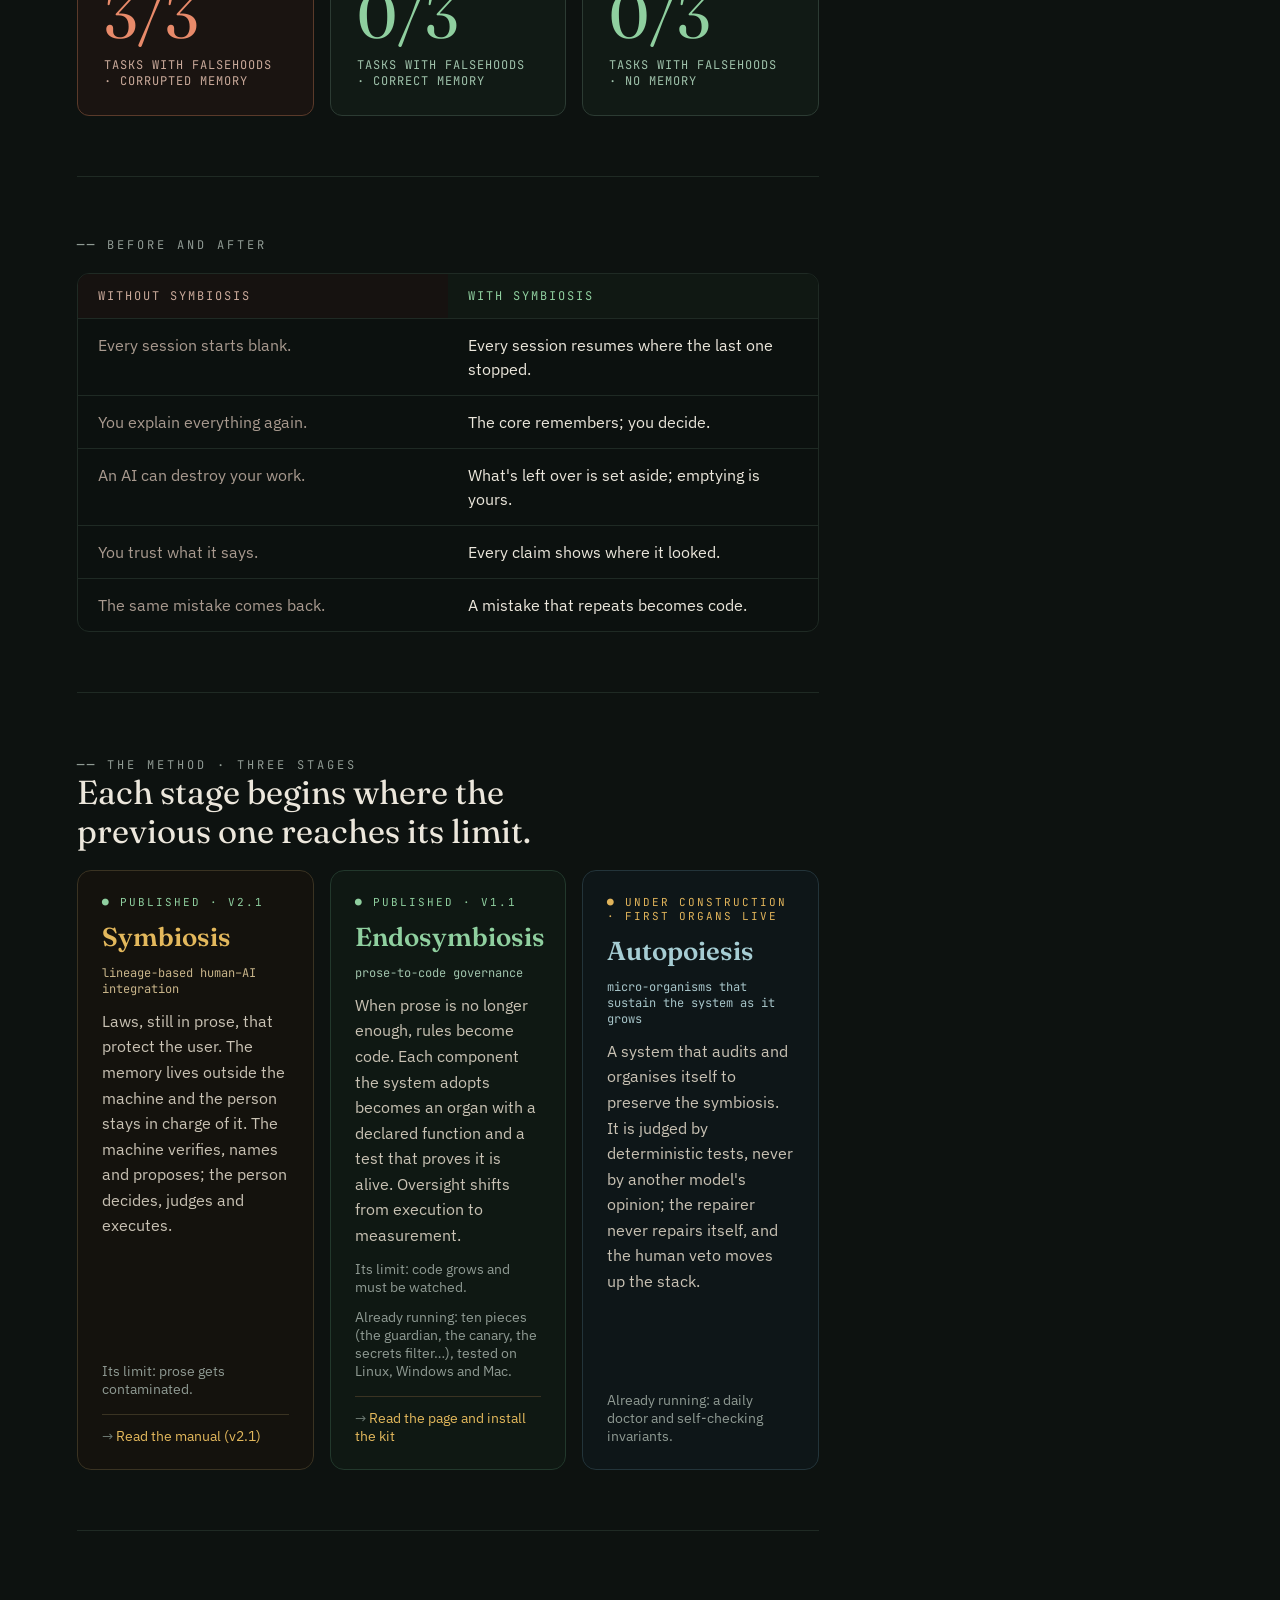
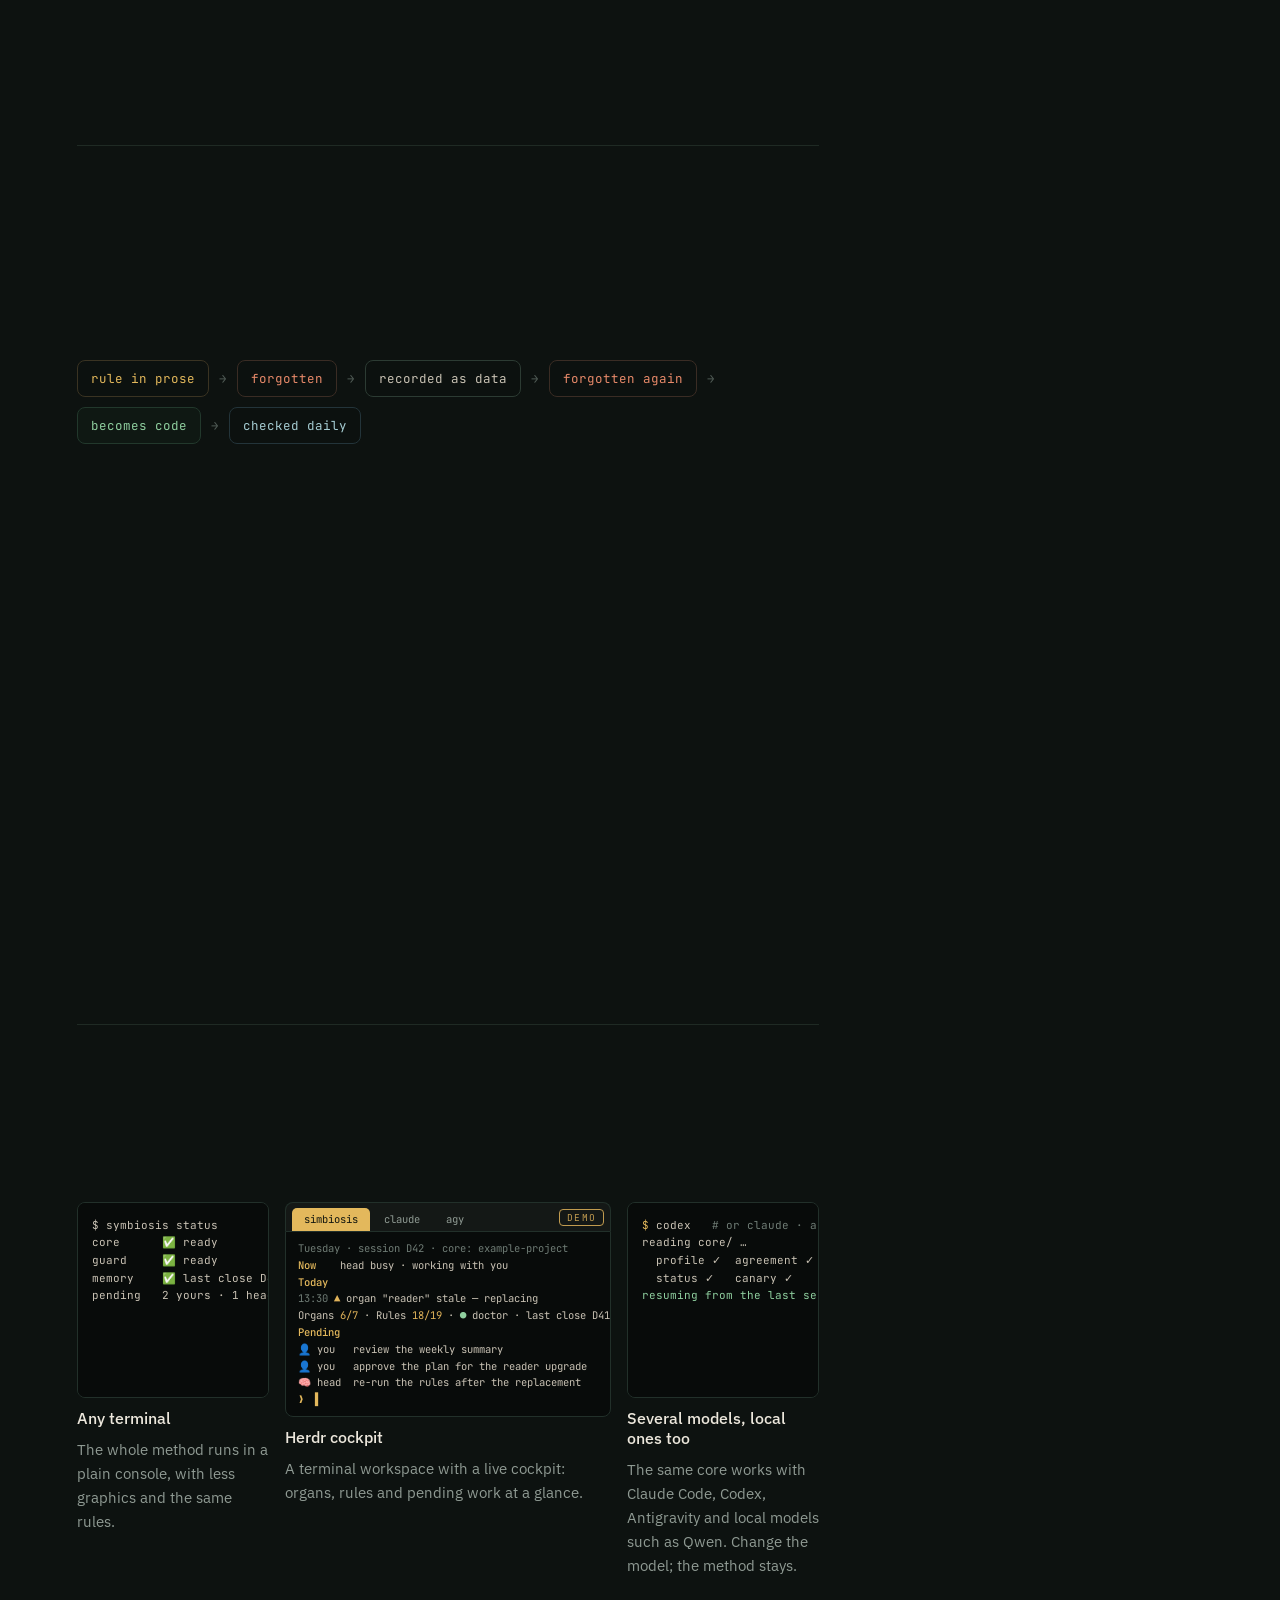
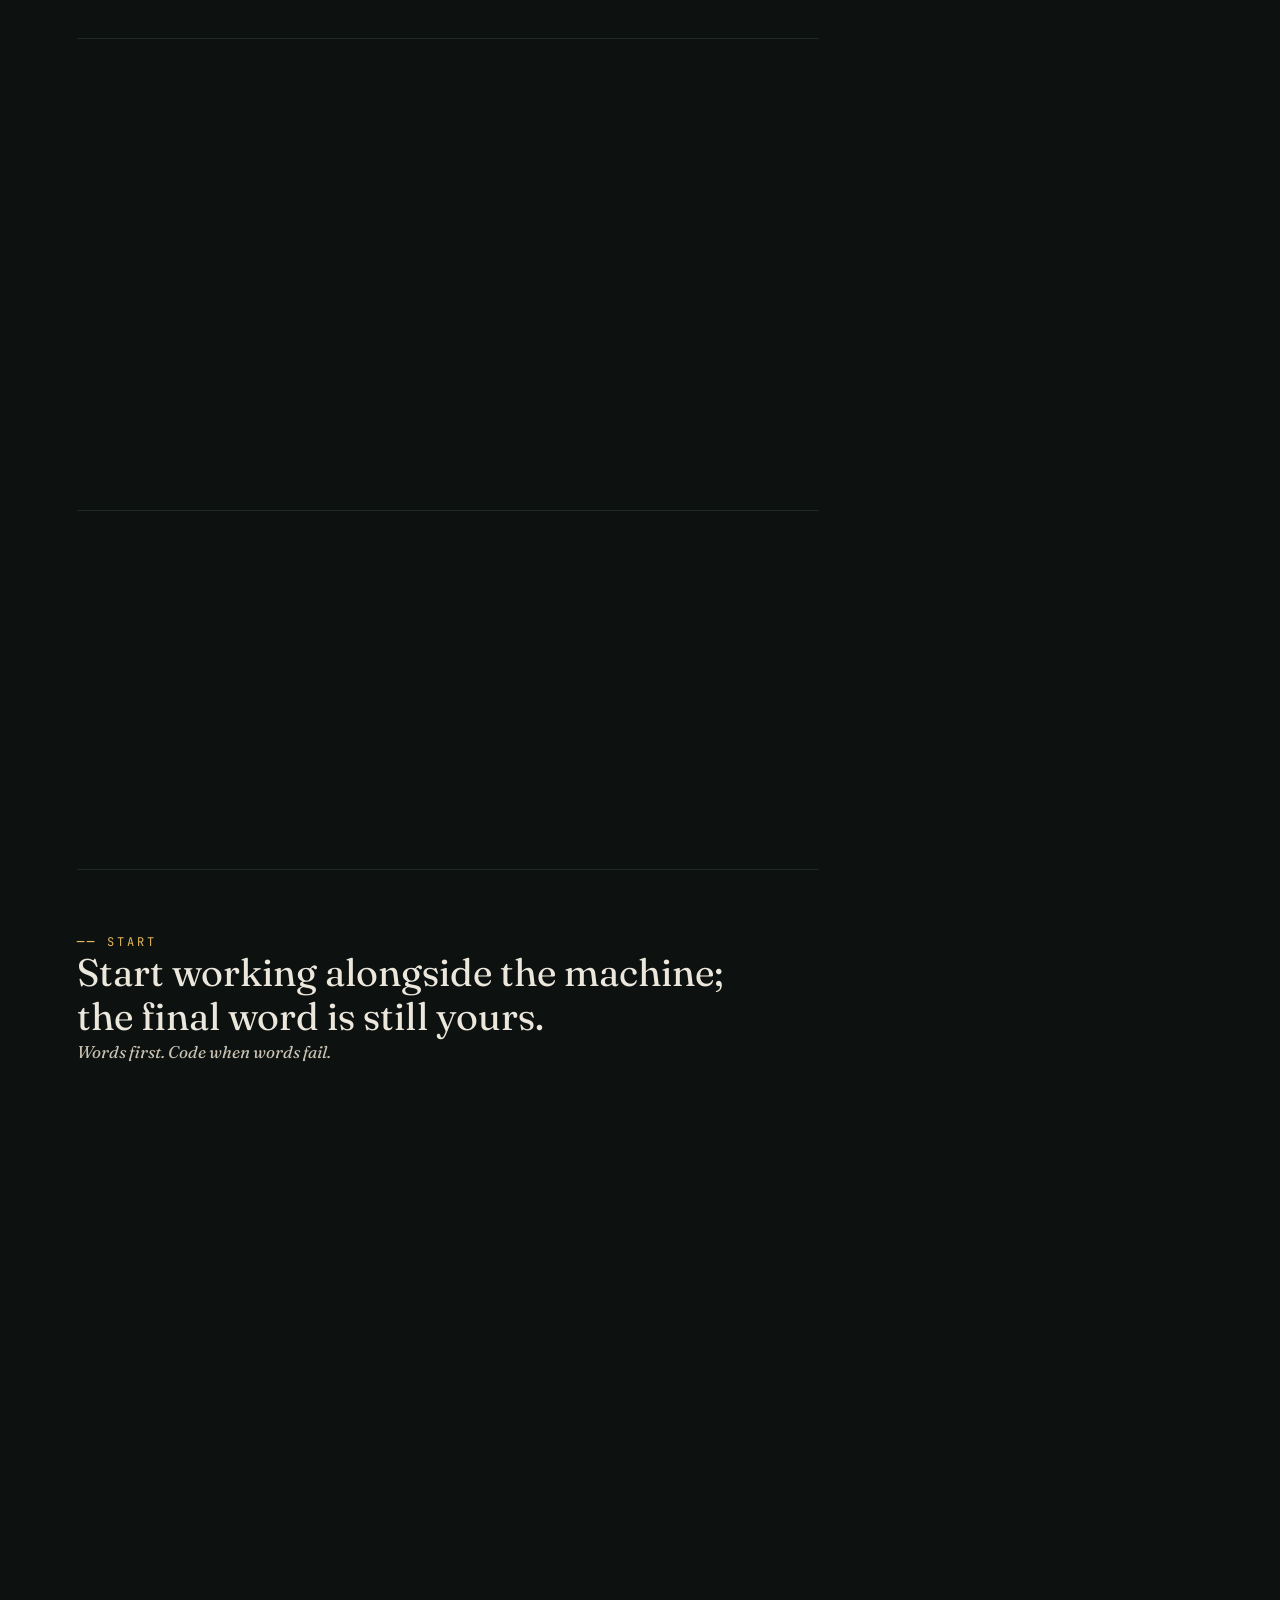
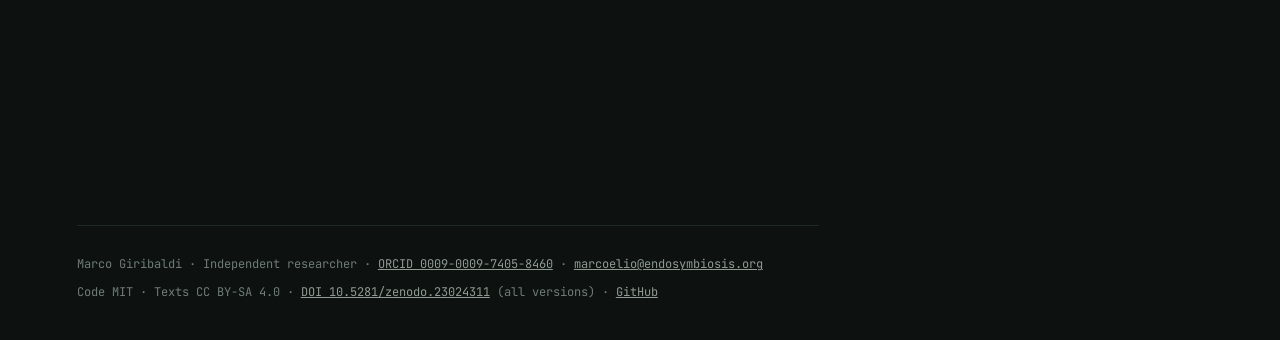
==== commit 64fc352d: "Portada: tercera condición del estudio (memoria correcta 0/3) y póster citado como Track C #27 · ID " ====
--- a/index.html
+++ b/index.html
@@ -90,11 +90,12 @@
       <div class="rev">
         <span class="ceja" data-t="p_ceja">THE PROBLEM, MEASURED</span>
         <h2 data-t="p_t">A memory you cannot check is worse than no memory.</h2>
-        <p data-t="p_p">In a controlled study, an agent with a corrupted memory carried falsehoods into executable output in all three tasks. Without memory, it made none of those errors. Prose alone is not enough to keep a memory clean.</p>
-        <span class="cita" data-t="p_cita">Giribaldi, HAI '26 · doi:10.1145/3841580.3845736 (in press)</span>
+        <p data-t="p_p">In a controlled study, an agent with a corrupted memory carried falsehoods into executable output in all three tasks. With the correct memory, or with no memory at all, it made none of those errors. Prose alone is not enough to keep a memory clean.</p>
+        <span class="cita" data-t="p_cita">Giribaldi, HAI '26 · doi:10.1145/3841580.3845736 (in press) · Poster Track C #27 · ID 1166</span>
       </div>
       <div class="cifras rev">
         <div class="cifra mal"><div class="n">3/3</div><div class="l" data-t="p_l1">TASKS WITH FALSEHOODS · CORRUPTED MEMORY</div></div>
+        <div class="cifra bien"><div class="n">0/3</div><div class="l" data-t="p_l3">TASKS WITH FALSEHOODS · CORRECT MEMORY</div></div>
         <div class="cifra bien"><div class="n">0/3</div><div class="l" data-t="p_l2">TASKS WITH FALSEHOODS · NO MEMORY</div></div>
       </div>
     </div>
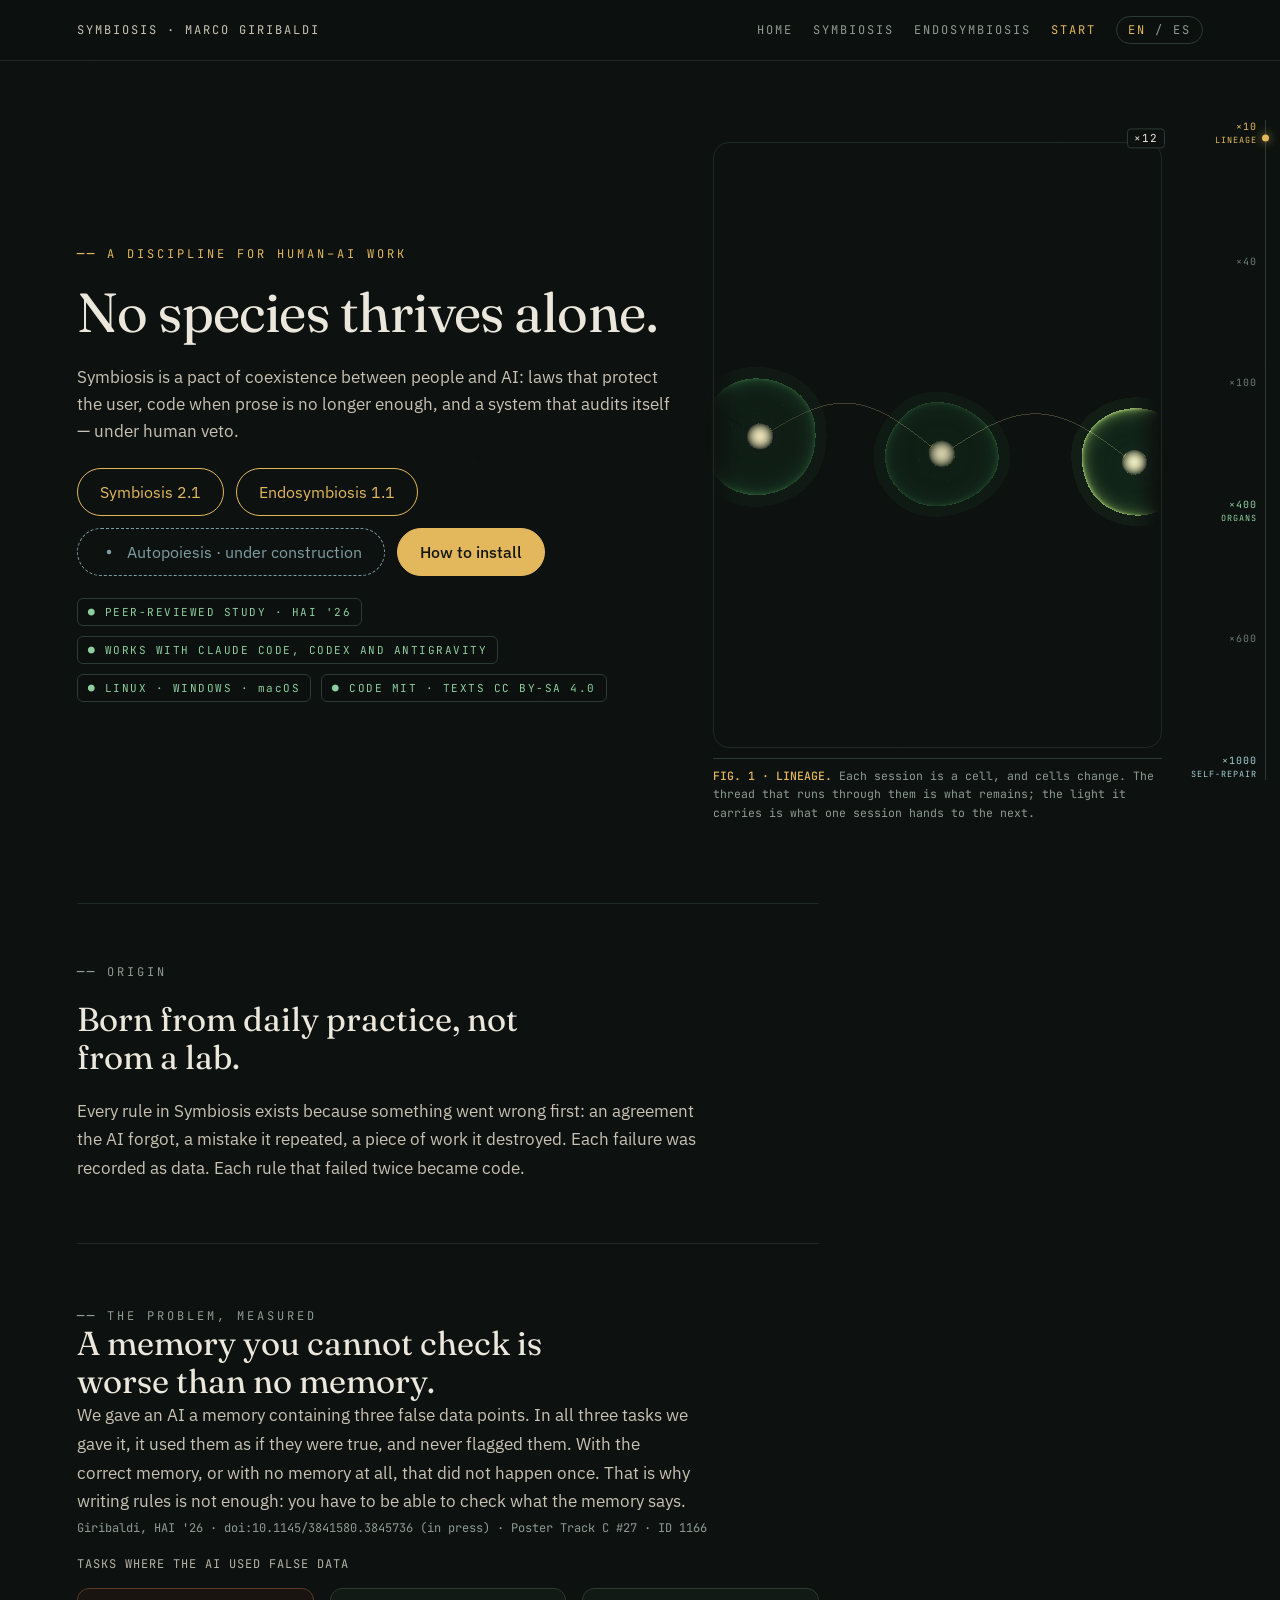
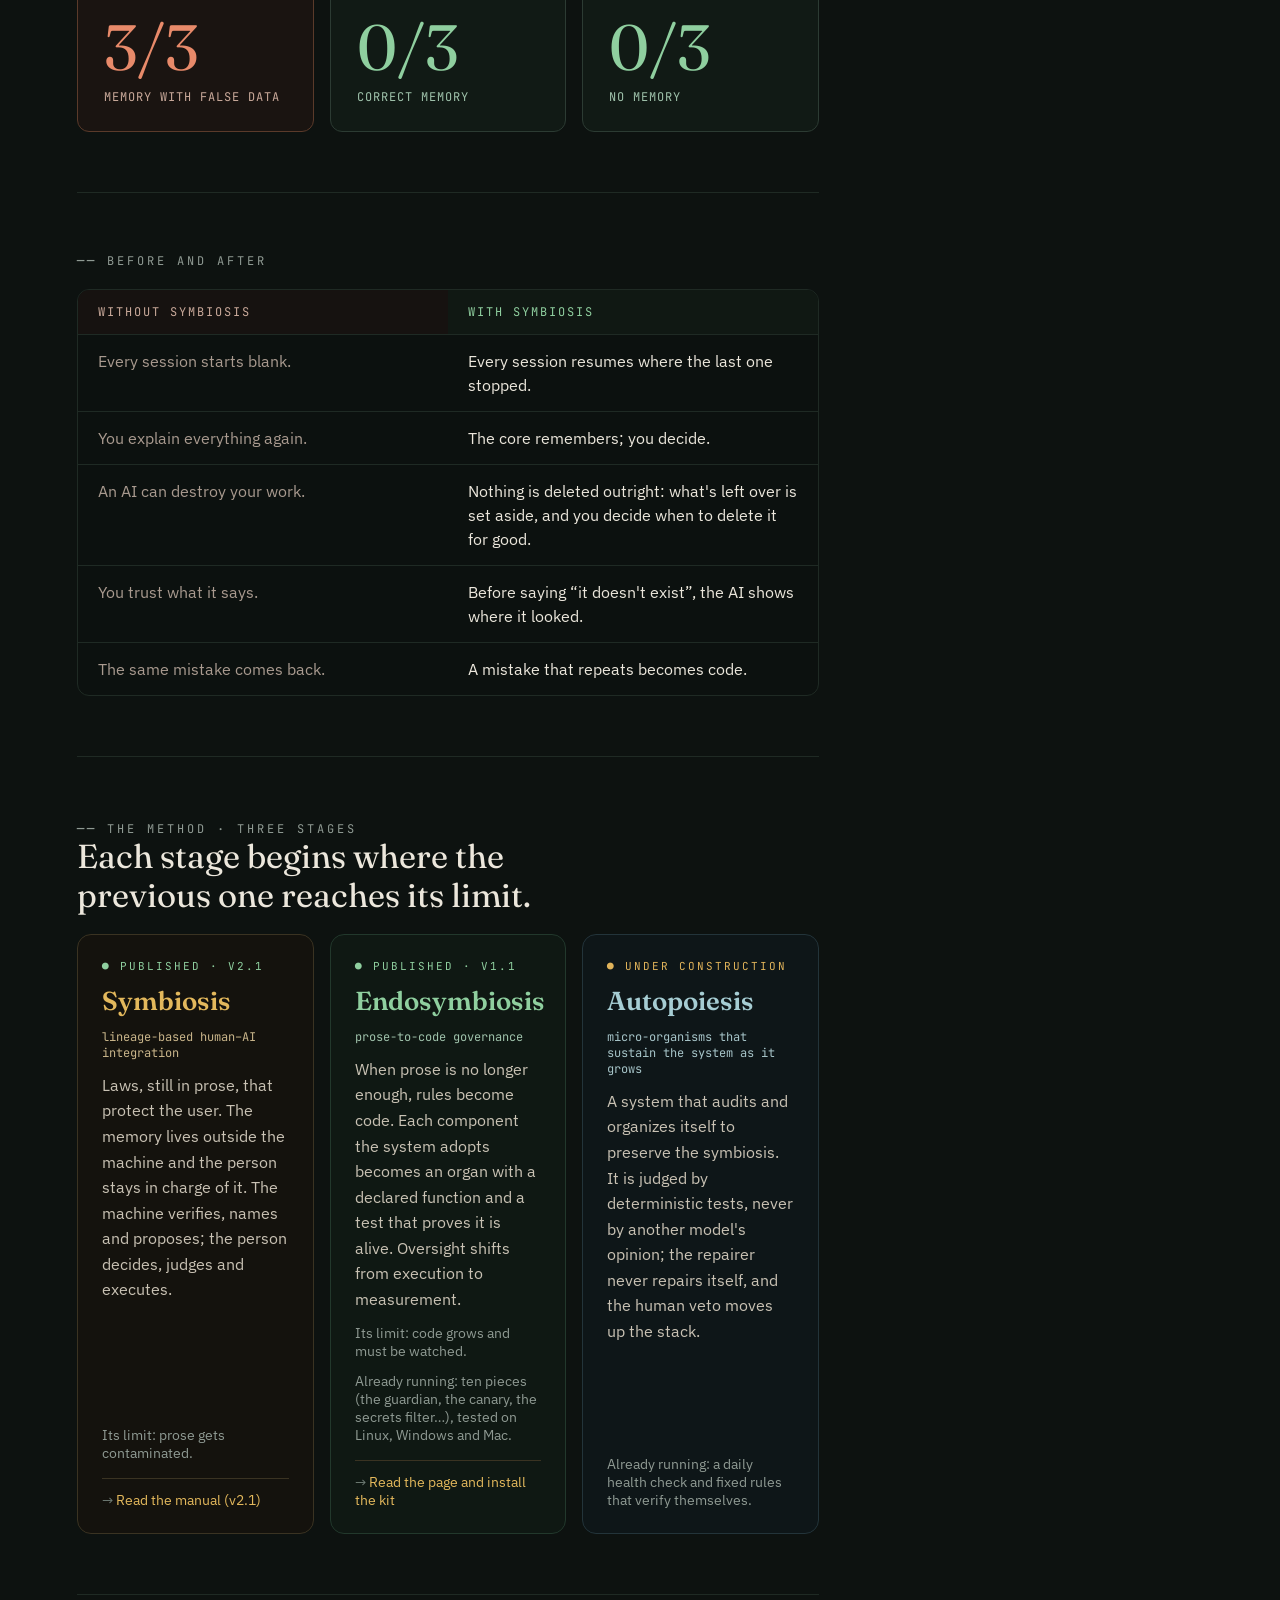
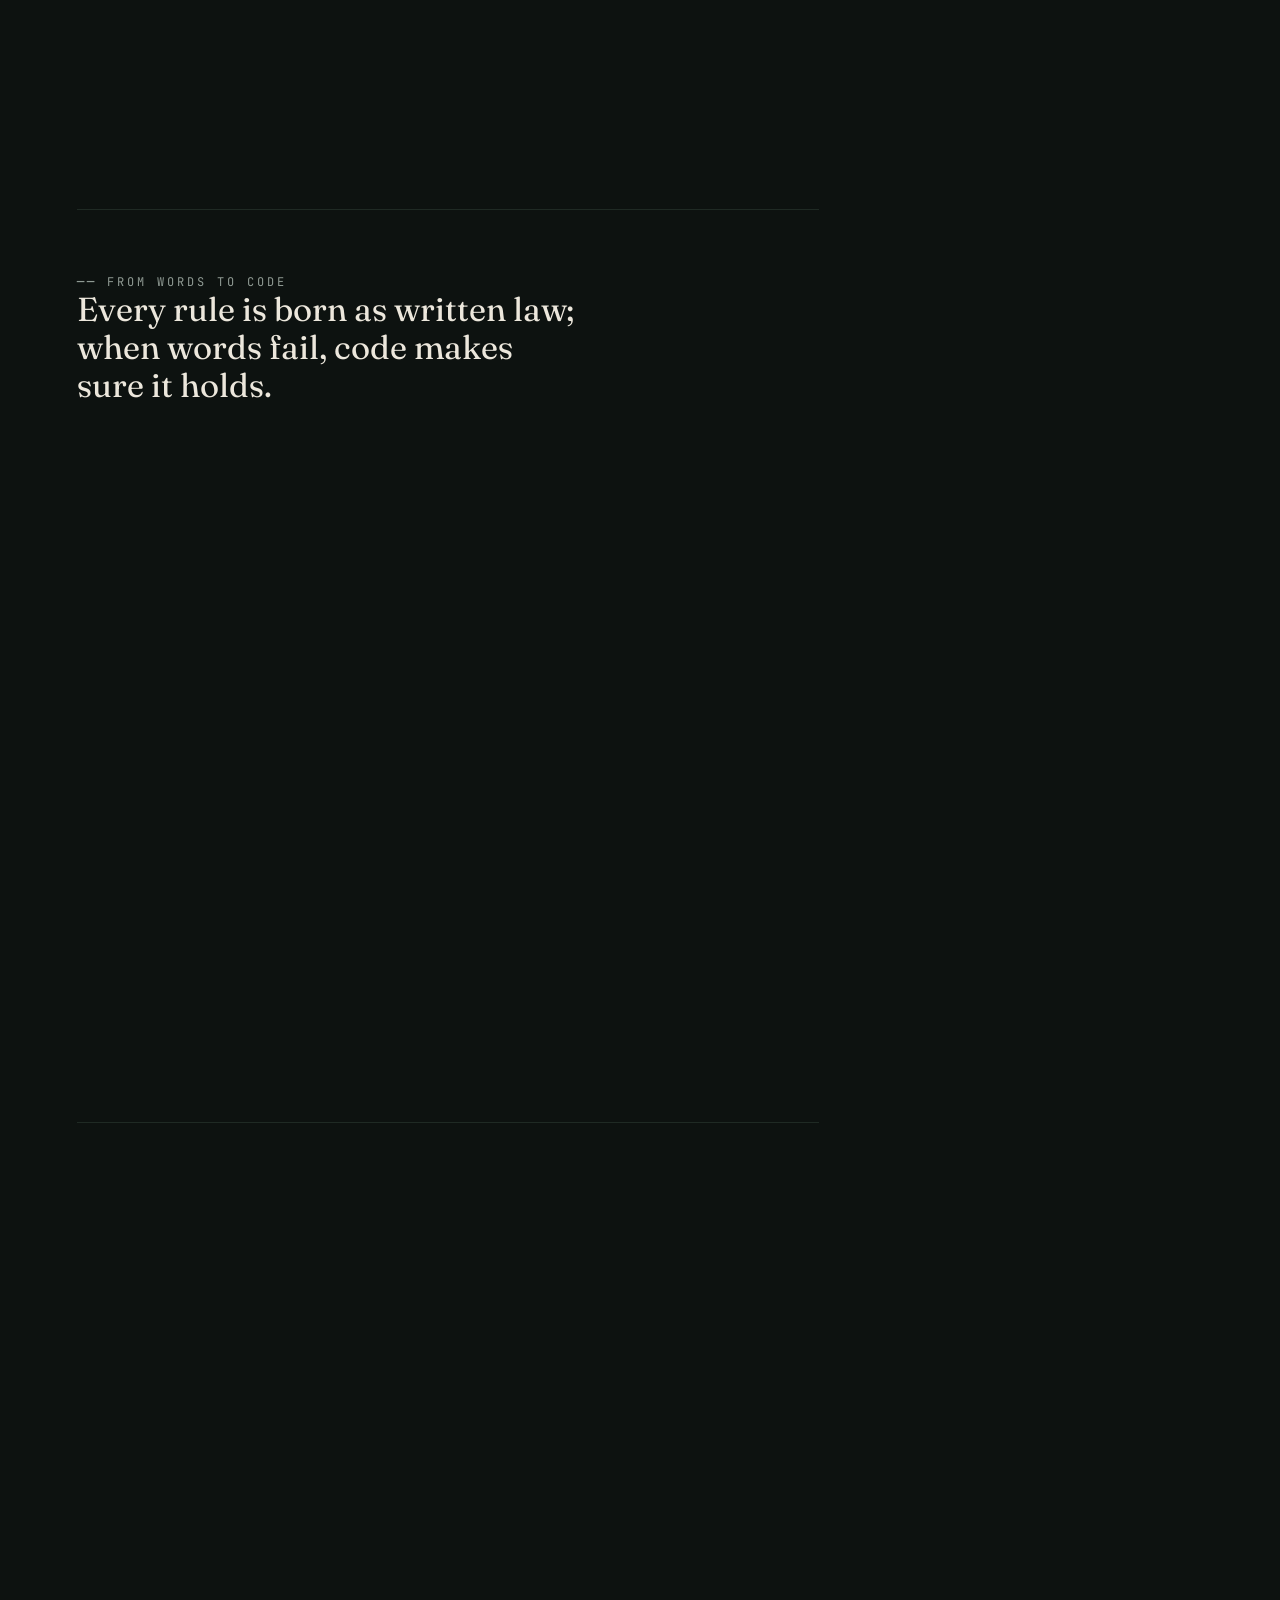
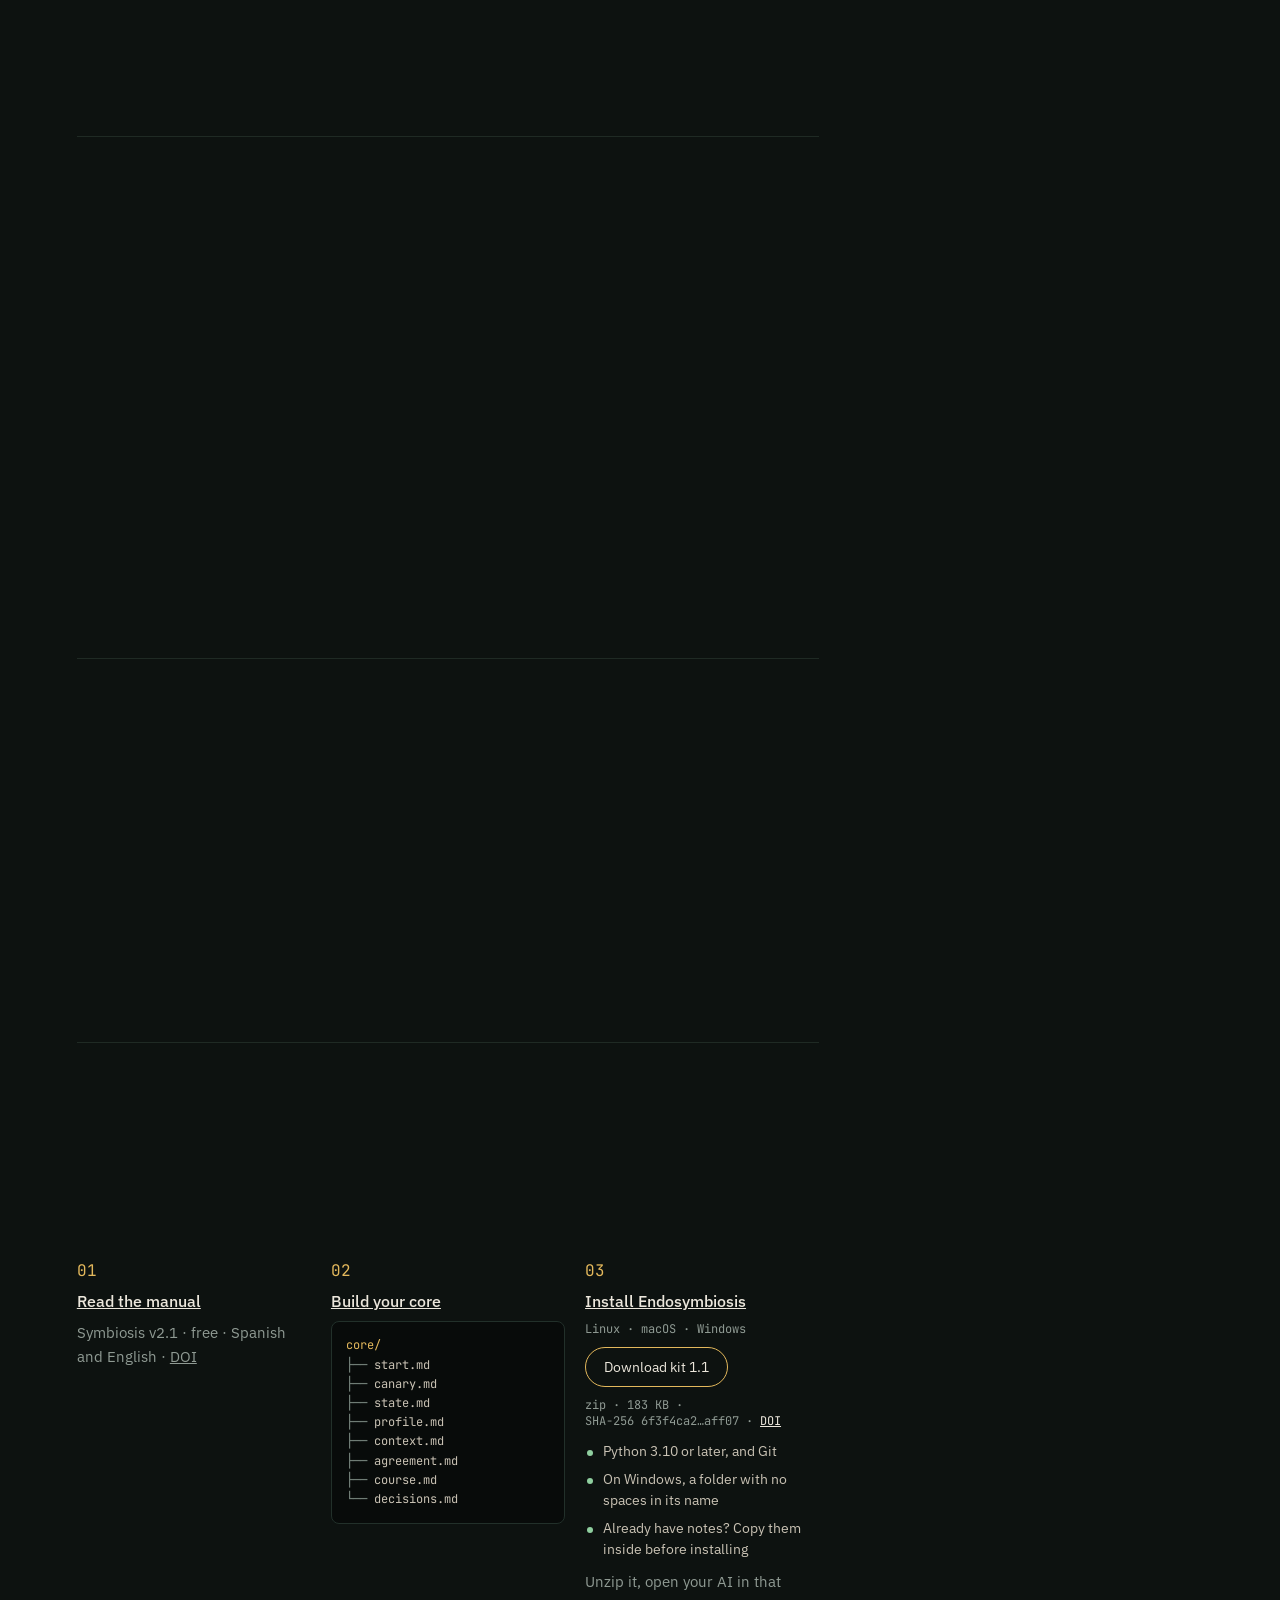
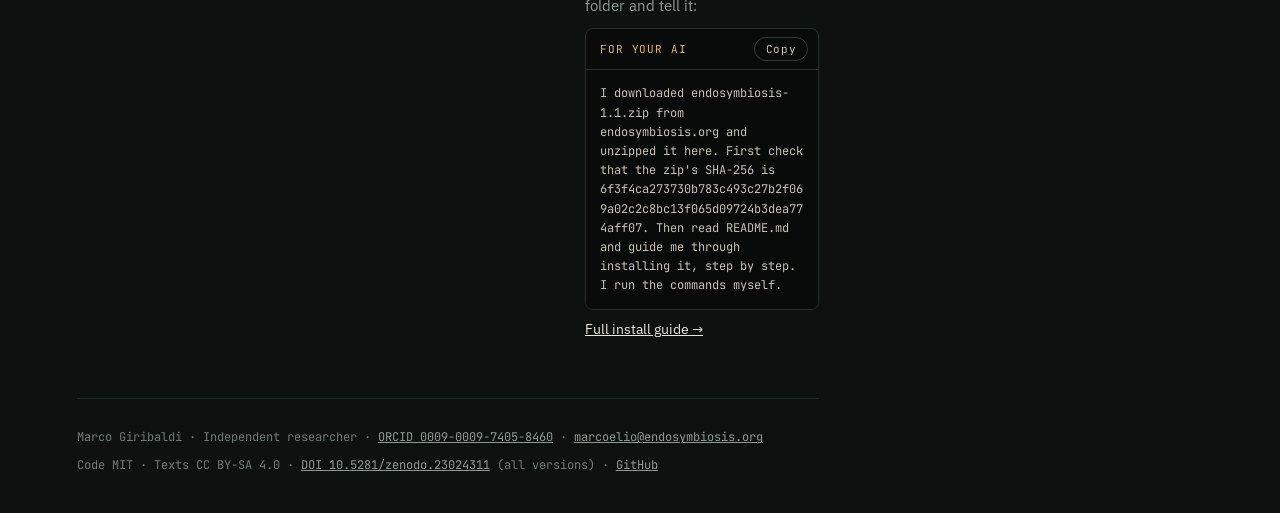
==== commit 3cd2ec7f: "Portada clara en español e inglés: estudio en palabras simples, etiquetas de las cifras, Simbiosis t" ====
--- a/index.html
+++ b/index.html
@@ -26,7 +26,7 @@
 <canvas id="escena" aria-hidden="true"></canvas>
 
 <nav class="nav" aria-label="Main">
-  <span class="marca">SYMBIOSIS · MARCO GIRIBALDI</span>
+  <span class="marca" data-t="marca">SYMBIOSIS · MARCO GIRIBALDI</span>
   <span class="enl">
     <a href="#portada" class="opt" data-t="n_ini">HOME</a><a href="symbiosis/" data-href-es="simbiosis/" class="opt" data-t="n_sim">SYMBIOSIS</a><a href="endosymbiosis/" data-href-es="endosimbiosis/" class="opt" data-t="n_endo">ENDOSYMBIOSIS</a><a href="#empezar" class="oro" data-t="n_emp">START</a>
     <button id="lang" class="lang" type="button" aria-label="Language / Idioma"><span data-on="en">EN</span> / <span data-on="es">ES</span></button>
@@ -67,8 +67,8 @@
       <div class="sellos">
         <span data-t="h_s1">● PEER-REVIEWED STUDY · HAI '26</span>
         <span data-t="h_s2">● WORKS WITH CLAUDE CODE, CODEX AND ANTIGRAVITY</span>
-        <span data-t="h_s4">● LINUX · WINDOWS · MAC</span>
-        <span data-t="h_s3">● OPEN · CC BY-SA 4.0</span>
+        <span data-t="h_s4">● LINUX · WINDOWS · macOS</span>
+        <span data-t="h_s3">● CODE MIT · TEXTS CC BY-SA 4.0</span>
       </div>
     </div>
     <figure class="fig1 ventana">
@@ -90,13 +90,14 @@
       <div class="rev">
         <span class="ceja" data-t="p_ceja">THE PROBLEM, MEASURED</span>
         <h2 data-t="p_t">A memory you cannot check is worse than no memory.</h2>
-        <p data-t="p_p">In a controlled study, an agent with a corrupted memory carried falsehoods into executable output in all three tasks. With the correct memory, or with no memory at all, it made none of those errors. Prose alone is not enough to keep a memory clean.</p>
+        <p data-t="p_p">We gave an AI a memory containing three false data points. In all three tasks we gave it, it used them as if they were true, and never flagged them. With the correct memory, or with no memory at all, that did not happen once. That is why writing rules is not enough: you have to be able to check what the memory says.</p>
         <span class="cita" data-t="p_cita">Giribaldi, HAI '26 · doi:10.1145/3841580.3845736 (in press) · Poster Track C #27 · ID 1166</span>
       </div>
       <div class="cifras rev">
-        <div class="cifra mal"><div class="n">3/3</div><div class="l" data-t="p_l1">TASKS WITH FALSEHOODS · CORRUPTED MEMORY</div></div>
-        <div class="cifra bien"><div class="n">0/3</div><div class="l" data-t="p_l3">TASKS WITH FALSEHOODS · CORRECT MEMORY</div></div>
-        <div class="cifra bien"><div class="n">0/3</div><div class="l" data-t="p_l2">TASKS WITH FALSEHOODS · NO MEMORY</div></div>
+        <div class="cifras-t" data-t="p_lt">TASKS WHERE THE AI USED FALSE DATA</div>
+        <div class="cifra mal"><div class="n">3/3</div><div class="l" data-t="p_l1">MEMORY WITH FALSE DATA</div></div>
+        <div class="cifra bien"><div class="n">0/3</div><div class="l" data-t="p_l3">CORRECT MEMORY</div></div>
+        <div class="cifra bien"><div class="n">0/3</div><div class="l" data-t="p_l2">NO MEMORY</div></div>
       </div>
     </div>
   </section>
@@ -108,8 +109,8 @@
         <div class="th sin" role="columnheader" data-t="ba_sin">WITHOUT SYMBIOSIS</div><div class="th con" role="columnheader" data-t="ba_con">WITH SYMBIOSIS</div>
         <div class="td sin" data-t="ba_a1">Every session starts blank.</div><div class="td" data-t="ba_b1">Every session resumes where the last one stopped.</div>
         <div class="td sin" data-t="ba_a2">You explain everything again.</div><div class="td" data-t="ba_b2">The core remembers; you decide.</div>
-        <div class="td sin" data-t="ba_a3">An AI can destroy your work.</div><div class="td" data-t="ba_b3">What's left over is set aside; emptying is yours.</div>
-        <div class="td sin" data-t="ba_a4">You trust what it says.</div><div class="td" data-t="ba_b4">Every claim shows where it looked.</div>
+        <div class="td sin" data-t="ba_a3">An AI can destroy your work.</div><div class="td" data-t="ba_b3">Nothing is deleted outright: what's left over is set aside, and you decide when to delete it for good.</div>
+        <div class="td sin" data-t="ba_a4">You trust what it says.</div><div class="td" data-t="ba_b4">Before saying “it doesn't exist”, the AI shows where it looked.</div>
         <div class="td sin" data-t="ba_a5">The same mistake comes back.</div><div class="td" data-t="ba_b5">A mistake that repeats becomes code.</div>
       </div>
     </div>
@@ -125,7 +126,7 @@
       <div class="etapas">
         <div class="etapa e1 rev">
           <span class="est ok" data-t="m1_e">● PUBLISHED · V2.1</span>
-          <h3>Symbiosis</h3>
+          <h3 data-t="m1_h">Symbiosis</h3>
           <span class="sub" data-t="m1_s">lineage-based human–AI integration</span>
           <p data-t="m1_p">Laws, still in prose, that protect the user. The memory lives outside the machine and the person stays in charge of it. The machine verifies, names and proposes; the person decides, judges and executes.</p>
           <span class="lim" data-t="m1_l">Its limit: prose gets contaminated.</span>
@@ -133,7 +134,7 @@
         </div>
         <div class="etapa e2 rev">
           <span class="est ok" data-t="m2_e">● PUBLISHED · V1.1</span>
-          <h3>Endosymbiosis</h3>
+          <h3 data-t="m2_h">Endosymbiosis</h3>
           <span class="sub" data-t="m2_s">prose-to-code governance</span>
           <p data-t="m2_p">When prose is no longer enough, rules become code. Each component the system adopts becomes an organ with a declared function and a test that proves it is alive. Oversight shifts from execution to measurement.</p>
           <span class="lim" data-t="m2_l">Its limit: code grows and must be watched.</span>
@@ -141,11 +142,11 @@
           <div class="acc"><a href="endosymbiosis/" data-href-es="endosimbiosis/" data-t="m2_a1">Read the page and install the kit</a></div>
         </div>
         <div class="etapa e3 rev">
-          <span class="est wip" data-t="m3_e">● UNDER CONSTRUCTION · FIRST ORGANS LIVE</span>
+          <span class="est wip" data-t="m3_e">● UNDER CONSTRUCTION</span>
           <h3>Autopoiesis</h3>
           <span class="sub" data-t="m3_s">micro-organisms that sustain the system as it grows</span>
-          <p data-t="m3_p">A system that audits and organises itself to preserve the symbiosis. It is judged by deterministic tests, never by another model's opinion; the repairer never repairs itself, and the human veto moves up the stack.</p>
-          <span class="lim" data-t="m3_l">Already running: a daily doctor and self-checking invariants.</span>
+          <p data-t="m3_p">A system that audits and organizes itself to preserve the symbiosis. It is judged by deterministic tests, never by another model's opinion; the repairer never repairs itself, and the human veto moves up the stack.</p>
+          <span class="lim" data-t="m3_l">Already running: a daily health check and fixed rules that verify themselves.</span>
         </div>
       </div>
     </div>
@@ -166,7 +167,7 @@
       </div>
       <div class="ventana v-int" aria-hidden="true"><span class="vcap"><b data-t="f3_t">FIG. 3 · ORGANS.</b></span></div>
       <div class="pares">
-        <div class="par rev"><p class="regla-t" data-t="q1">“What's left over is set aside; emptying is yours.”</p>
+        <div class="par rev"><p class="regla-t" data-t="q1">“Nothing is deleted outright: what's left over is set aside, and you decide when to delete it for good.”</p>
 <pre class="term tipeo" lang="en">$ rm -rf notes/
 <span class="rojo">✖ guard: deletion blocked</span>
   move it to _QUARANTINE/2026-11-04-reason/ — the person empties it</pre></div>
@@ -201,7 +202,7 @@
 guard     ✅ ready
 memory    ✅ last close D41
 pending   2 yours · 1 head</pre>
-          <strong data-t="w1_t">Any terminal</strong><span class="gris" data-t="w1_p">The whole method runs in a plain console, with less graphics and the same rules.</span>
+          <strong data-t="w1_t">Any terminal</strong><span class="gris" data-t="w1_p">The whole method runs in a plain text window: no dashboard, same rules.</span>
         </div>
         <div class="col3 ancha rev">
           <div class="consola" role="img" aria-label="Demo: the cockpit console of a working session" lang="en">
@@ -225,11 +226,11 @@
   <section class="sec" id="evidencia">
     <div class="col">
       <div class="rev">
-        <span class="ceja" data-t="t_ceja">WHAT WE ARE TESTING</span>
-        <p class="nota"><span class="nl" data-t="t_nl">● EARLY RESULTS ARE POSITIVE</span> <span data-t="t_n">— several of these mechanisms already run every day and are working as intended. They remain hypotheses until they are measured on more people and more time.</span></p>
+        <span class="ceja" data-t="t_ceja">WHAT WE ARE EVALUATING</span>
+        <p class="nota"><span class="nl" data-t="t_nl">● EARLY EVALUATION RESULTS ARE POSITIVE</span> <span data-t="t_n">— several people already use it in their own work, and most of its mechanisms work as intended. They are in supervised use: we keep evaluating them to improve them. Try it yourself and send us your report, without client data, to marcoelio@endosymbiosis.org.</span></p>
       </div>
       <div class="hipos">
-        <div class="hipo oro rev"><strong>H1</strong> <span data-t="h1">A curated external memory reduces re-explaining and lost decisions, compared with no memory or an accumulated one.</span></div>
+        <div class="hipo oro rev"><strong>H1</strong> <span data-t="h1">A reviewed external memory avoids repeated explanations and lost decisions, compared with no memory or keeping everything unreviewed.</span></div>
         <div class="hipo verde rev"><strong>H2</strong> <span data-t="h2">Promoting a rule to code after two violations reduces the recurrence of that class of failure.</span></div>
         <div class="hipo verde rev"><strong>H3</strong> <span data-t="h3">Separating author and verifier catches more errors than self-review.</span></div>
         <div class="hipo frio rev"><strong>H4</strong> <span data-t="h4">With the method, non-programming experts produce working software in their own domain.</span></div>
@@ -241,7 +242,7 @@
     <div class="col">
       <span class="ceja rev" data-t="f_ceja">QUESTIONS</span>
       <div class="preg">
-        <div class="rev"><strong data-t="fq1">Do I need to know how to code?</strong><span data-t="fa1">No. The core is a few short text notes; the model reads them and keeps them up to date.</span></div>
+        <div class="rev"><strong data-t="fq1">Do I need to know how to code?</strong><span data-t="fa1">Not to get started: Symbiosis is a few short text notes your AI reads and keeps up to date. Installing the Endosymbiosis kit means running a few commands, and your AI walks you through them step by step.</span></div>
         <div class="rev"><strong data-t="fq2">Which models does it work with?</strong><span data-t="fa2">With Claude Code, Codex or Antigravity, and also with local models such as Qwen, on your own machine. If you switch models, the method comes with you.</span></div>
         <div class="rev"><strong data-t="fq3">Does my data leave my computer?</strong><span data-t="fa3">The core is plain files on your machine, under your control. What you send to the model is your choice.</span></div>
       </div>
@@ -281,7 +282,7 @@
           <a class="b b-chico" href="downloads/endosymbiosis-1.1.zip" download><span data-t="e3_d">Download kit 1.1</span></a>
           <span class="plat" title="SHA-256 6f3f4ca273730b783c493c27b2f069a02c2c8bc13f065d09724b3dea774aff07"><span class="nw">zip · 183 KB</span> · <span class="nw">SHA-256 6f3f4ca2…aff07</span> · <a href="https://doi.org/10.5281/zenodo.23934118">DOI</a></span>
           <ul class="req">
-            <li data-t="e3_r1">Python 3.10 or newer, and git</li>
+            <li data-t="e3_r1">Python 3.10 or later, and Git</li>
             <li data-t="e3_r2">On Windows, a folder with no spaces in its name</li>
             <li data-t="e3_r3">Already have notes? Copy them inside before installing</li>
           </ul>
--- a/style.css
+++ b/style.css
@@ -59,6 +59,7 @@
 .cifra{flex:1 1 200px;padding:26px;border-radius:12px}
 .cifra .n{font-family:var(--serif);font-size:64px;line-height:1}
 .cifra .l{font-family:var(--mono);font-size:12px;letter-spacing:1px;margin-top:10px}
+.cifras-t{flex:1 1 100%;font-family:var(--mono);font-size:12px;letter-spacing:1px;opacity:.75} /* D233 A2 */
 .mal{border:1px solid #5a3a2a;background:#1a1411}.mal .n{color:var(--rojo)}.mal .l{color:#c9a99a}
 .bien{border:1px solid var(--borde2);background:#111a15}.bien .n{color:var(--verde)}.bien .l{color:#9fc2ab}
 /* antes y después */
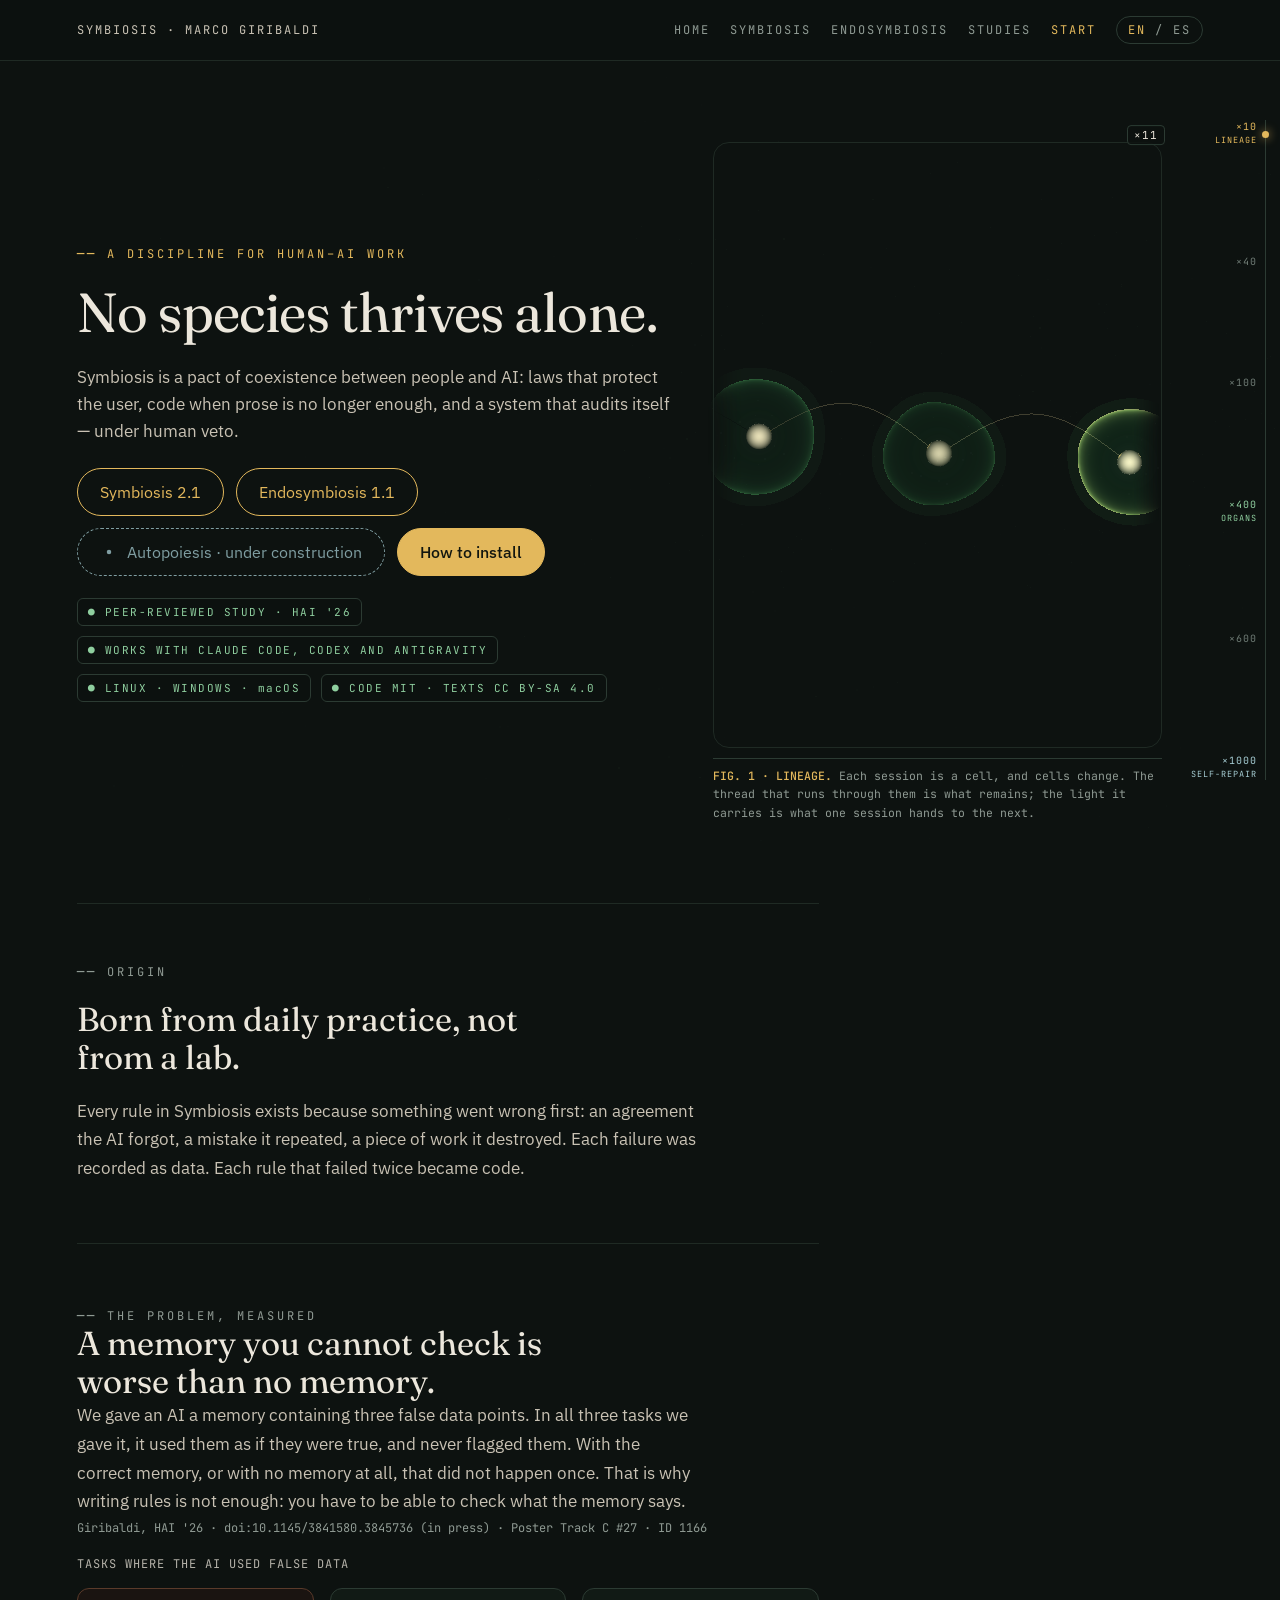
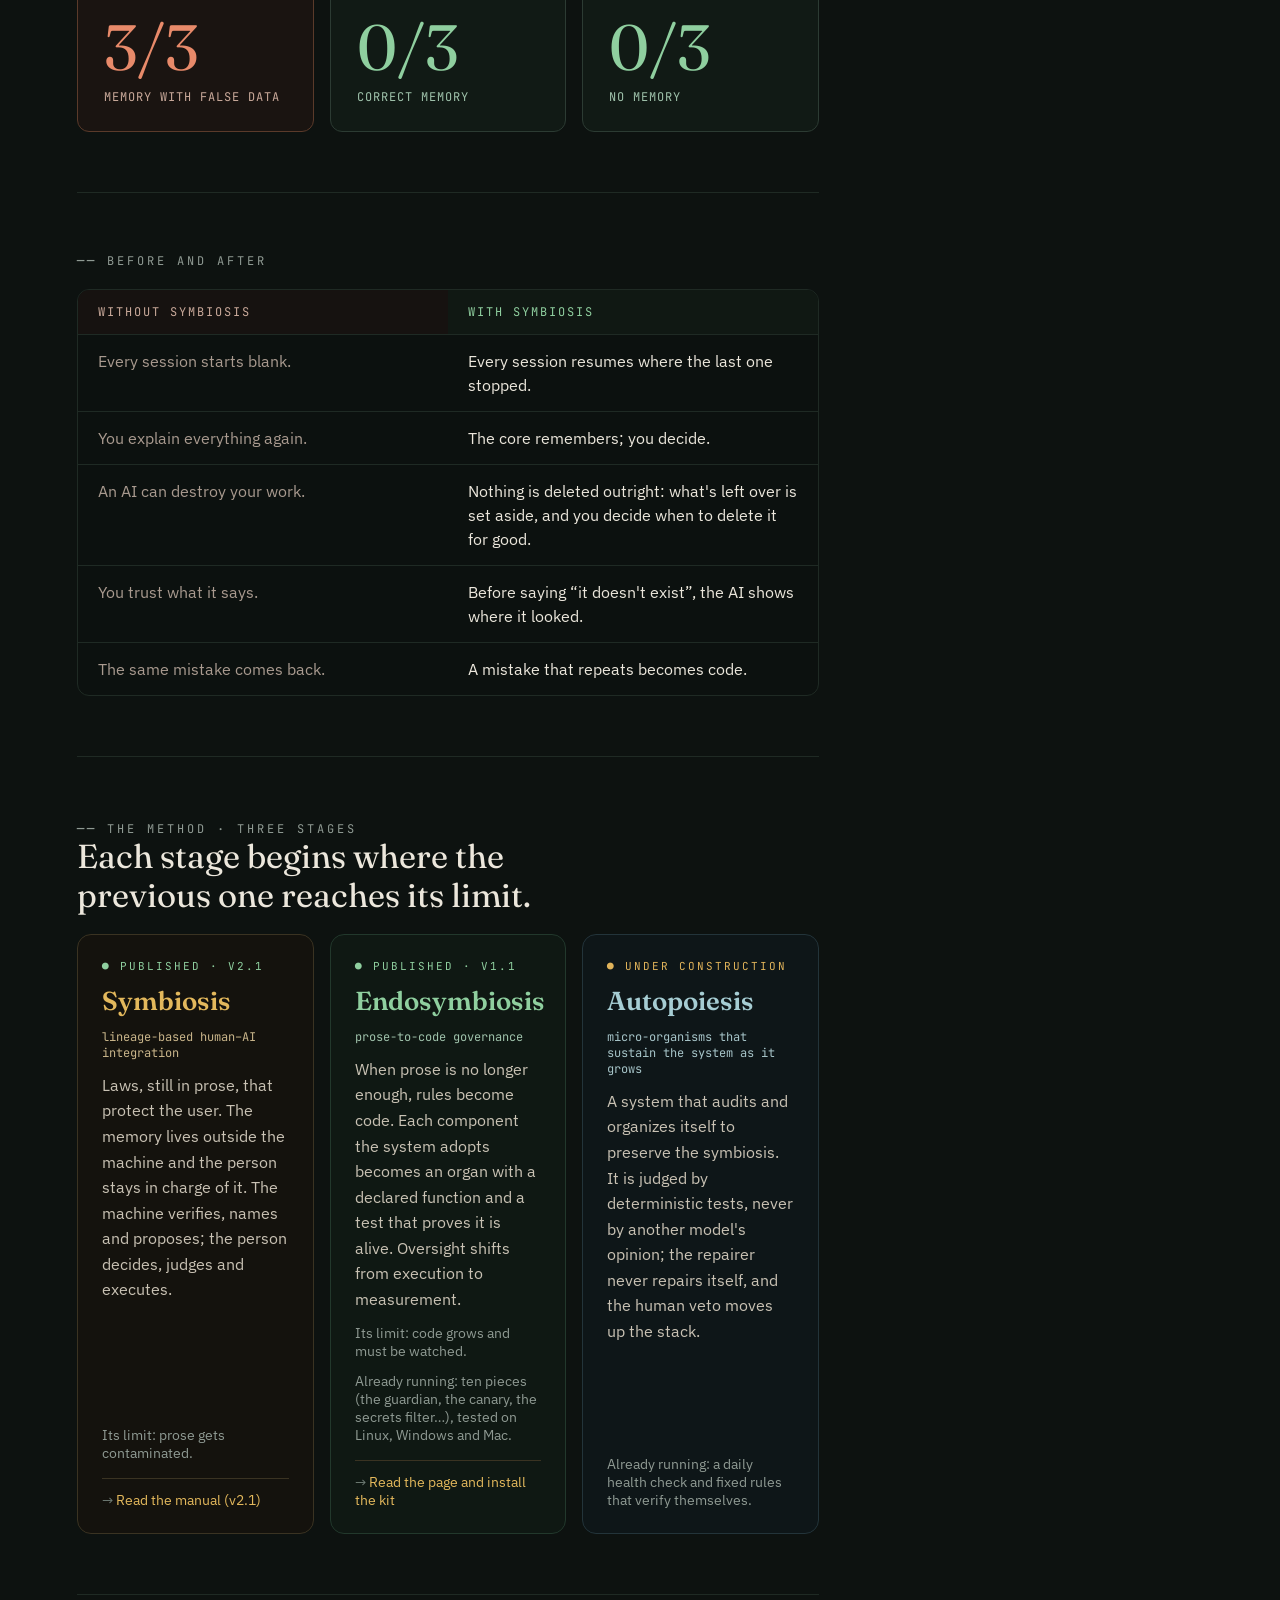
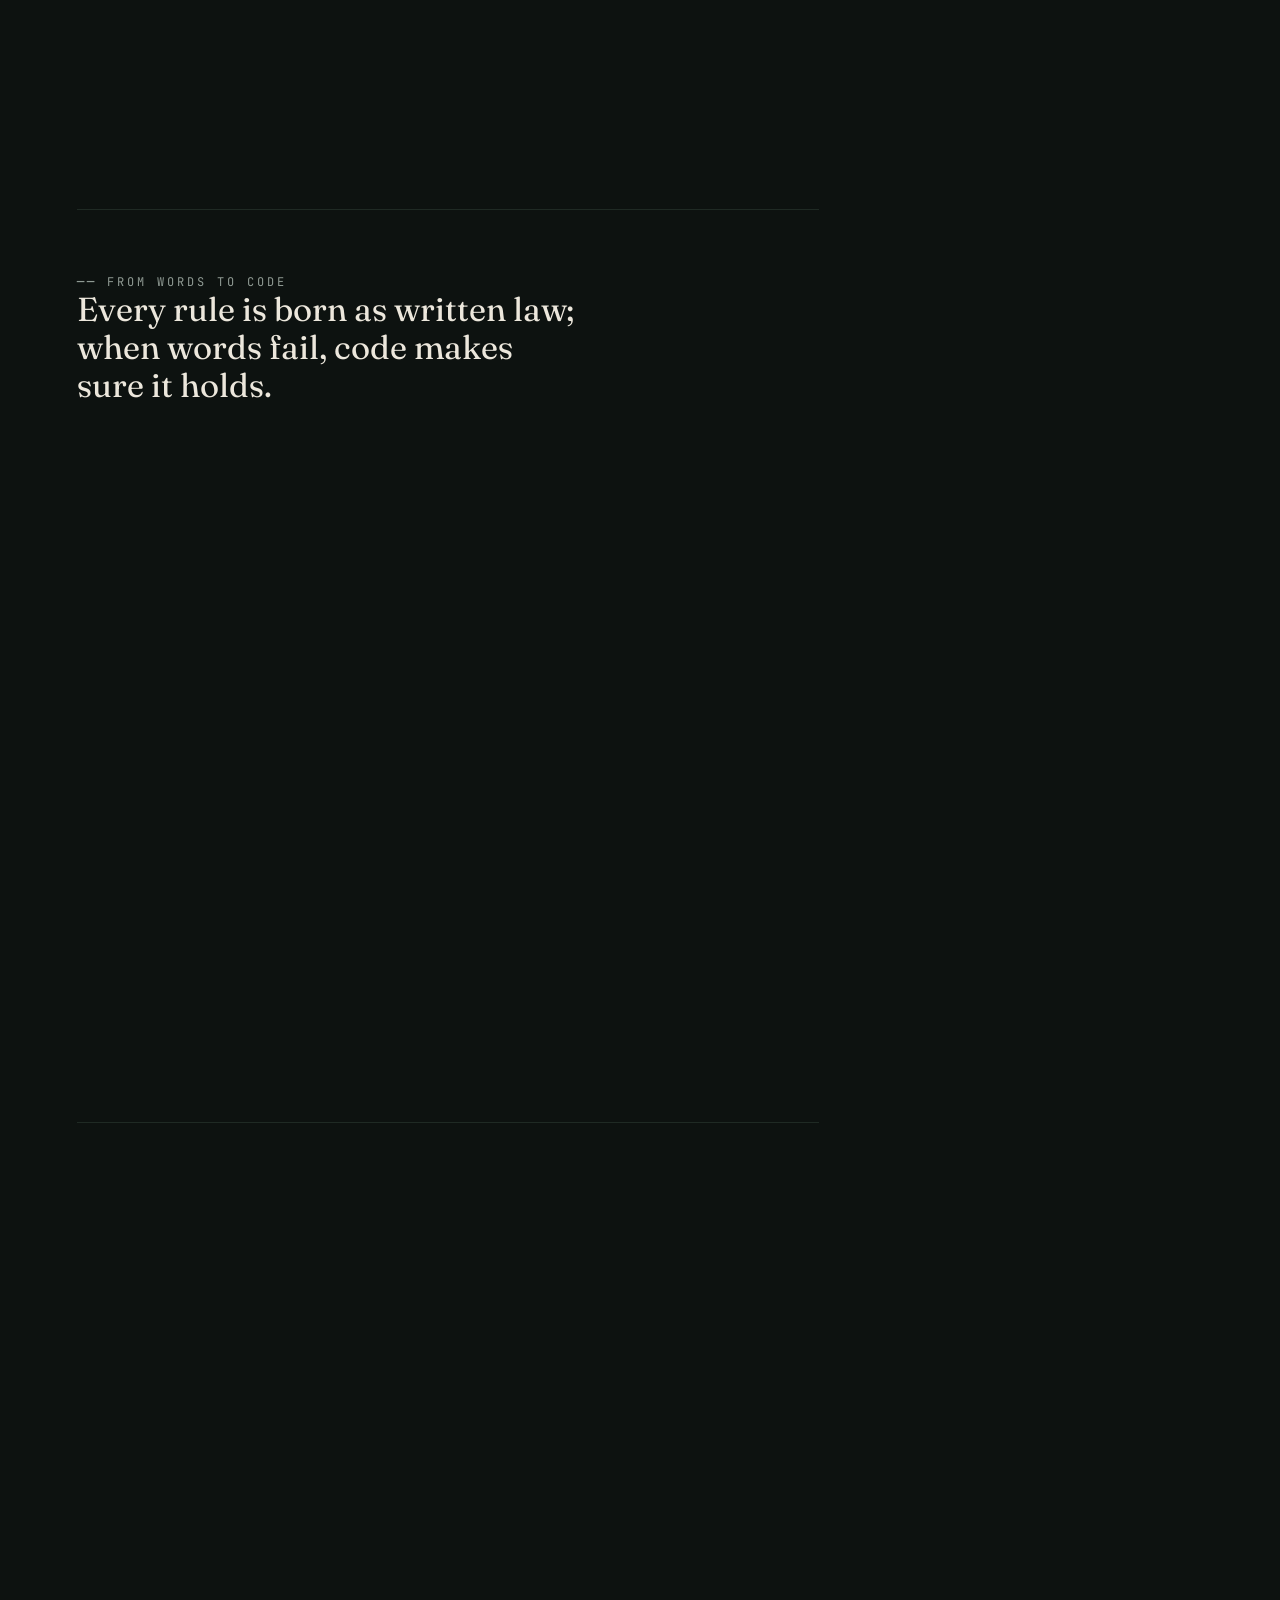
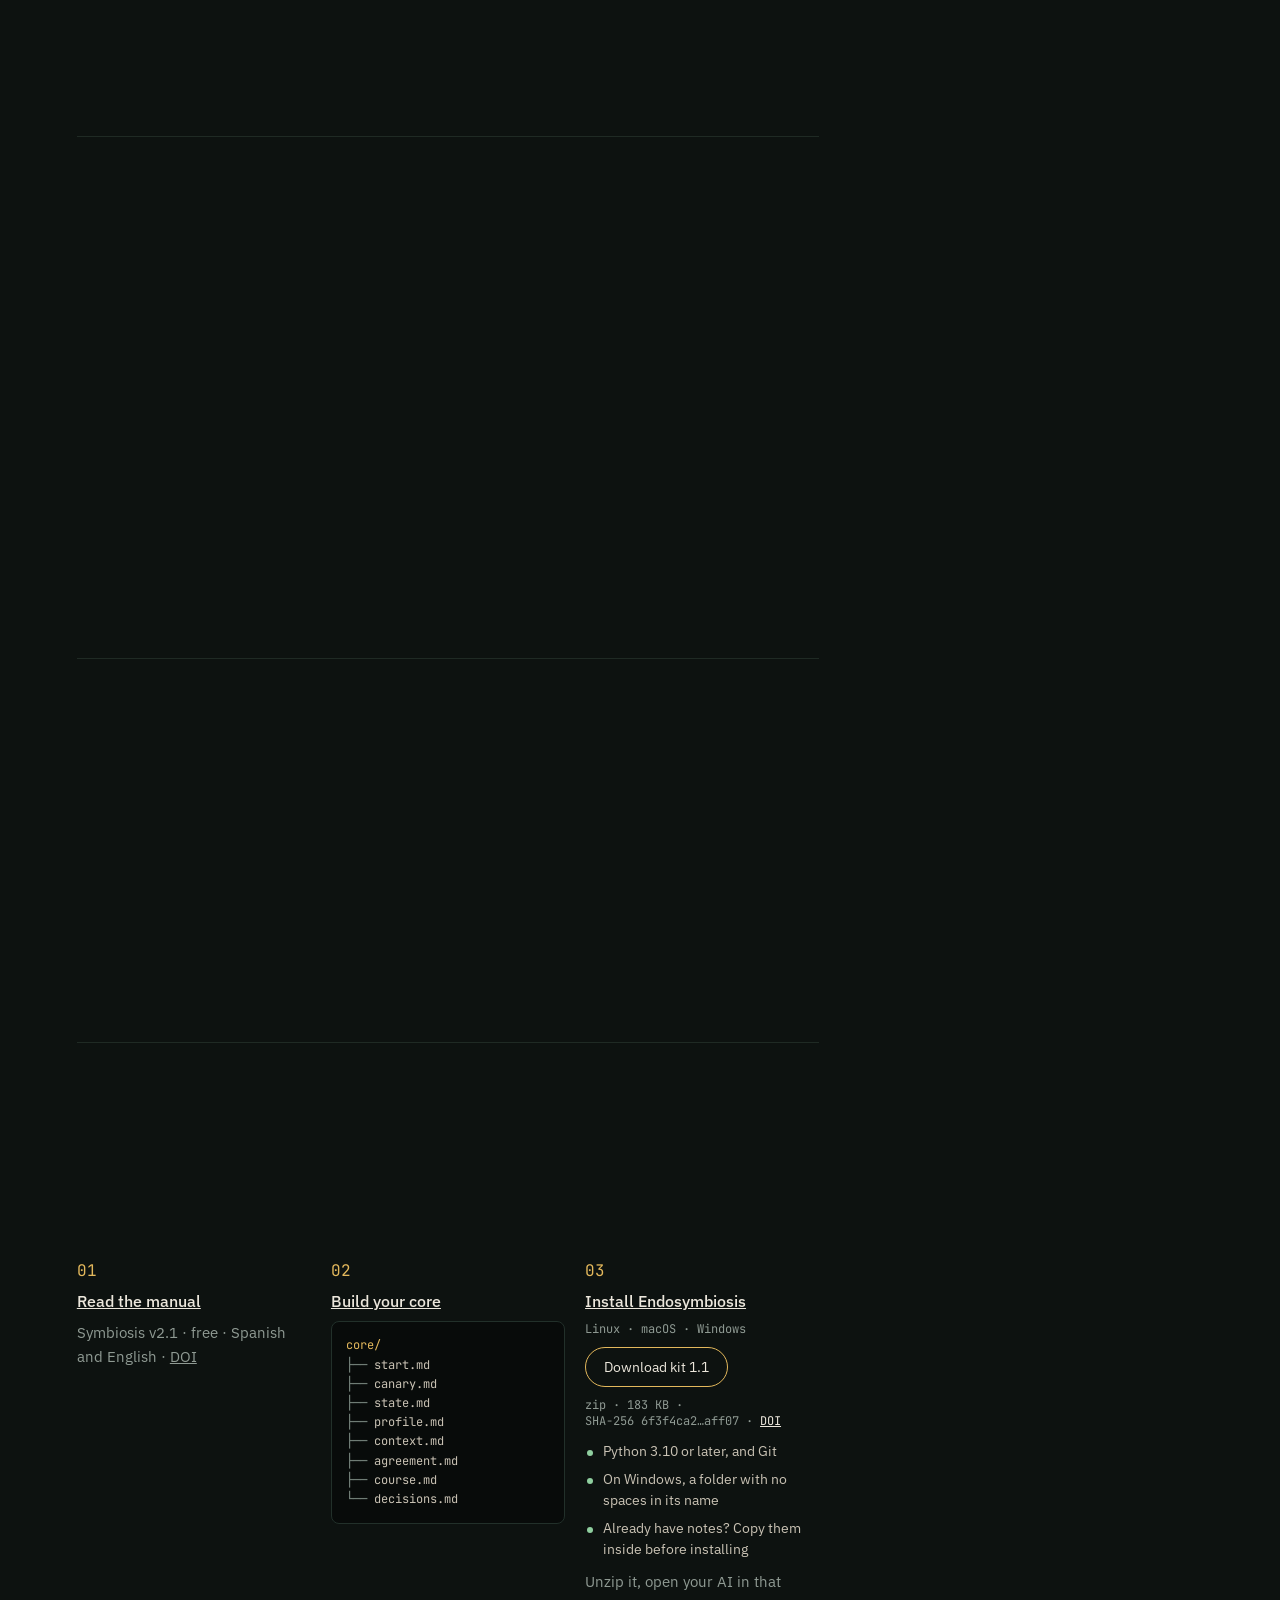
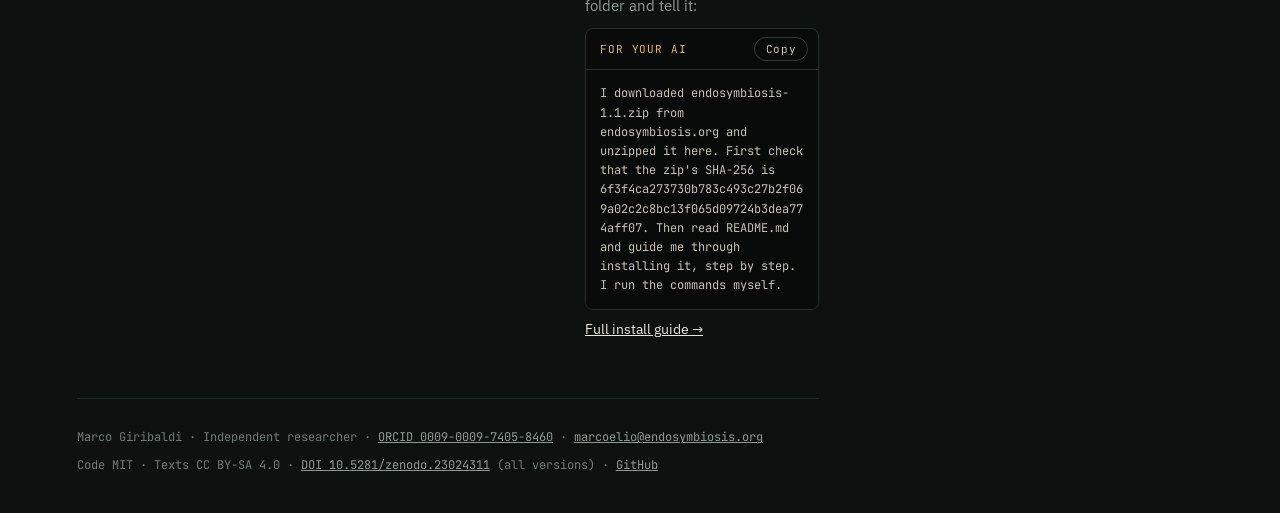
==== commit b430ea22: "Estudios y /hai26: página del estudio del póster 27 (inglés y español) con el juego de cartas, PDF d" ====
--- a/index.html
+++ b/index.html
@@ -28,7 +28,7 @@
 <nav class="nav" aria-label="Main">
   <span class="marca" data-t="marca">SYMBIOSIS · MARCO GIRIBALDI</span>
   <span class="enl">
-    <a href="#portada" class="opt" data-t="n_ini">HOME</a><a href="symbiosis/" data-href-es="simbiosis/" class="opt" data-t="n_sim">SYMBIOSIS</a><a href="endosymbiosis/" data-href-es="endosimbiosis/" class="opt" data-t="n_endo">ENDOSYMBIOSIS</a><a href="#empezar" class="oro" data-t="n_emp">START</a>
+    <a href="#portada" class="opt" data-t="n_ini">HOME</a><a href="symbiosis/" data-href-es="simbiosis/" class="opt" data-t="n_sim">SYMBIOSIS</a><a href="endosymbiosis/" data-href-es="endosimbiosis/" class="opt" data-t="n_endo">ENDOSYMBIOSIS</a><a href="studies/" class="opt" data-t="n_est">STUDIES</a><a href="#empezar" class="oro" data-t="n_emp">START</a>
     <button id="lang" class="lang" type="button" aria-label="Language / Idioma"><span data-on="en">EN</span> / <span data-on="es">ES</span></button>
   </span>
 </nav>
@@ -303,5 +303,6 @@
 
 <script src="i18n.js?v=d231e"></script>
 <script type="module" src="app.js?v=d231d"></script>
+<!-- sitio:navmovil --><script src="/nav-movil.js" defer></script><!-- /sitio:navmovil -->
 </body>
 </html>
